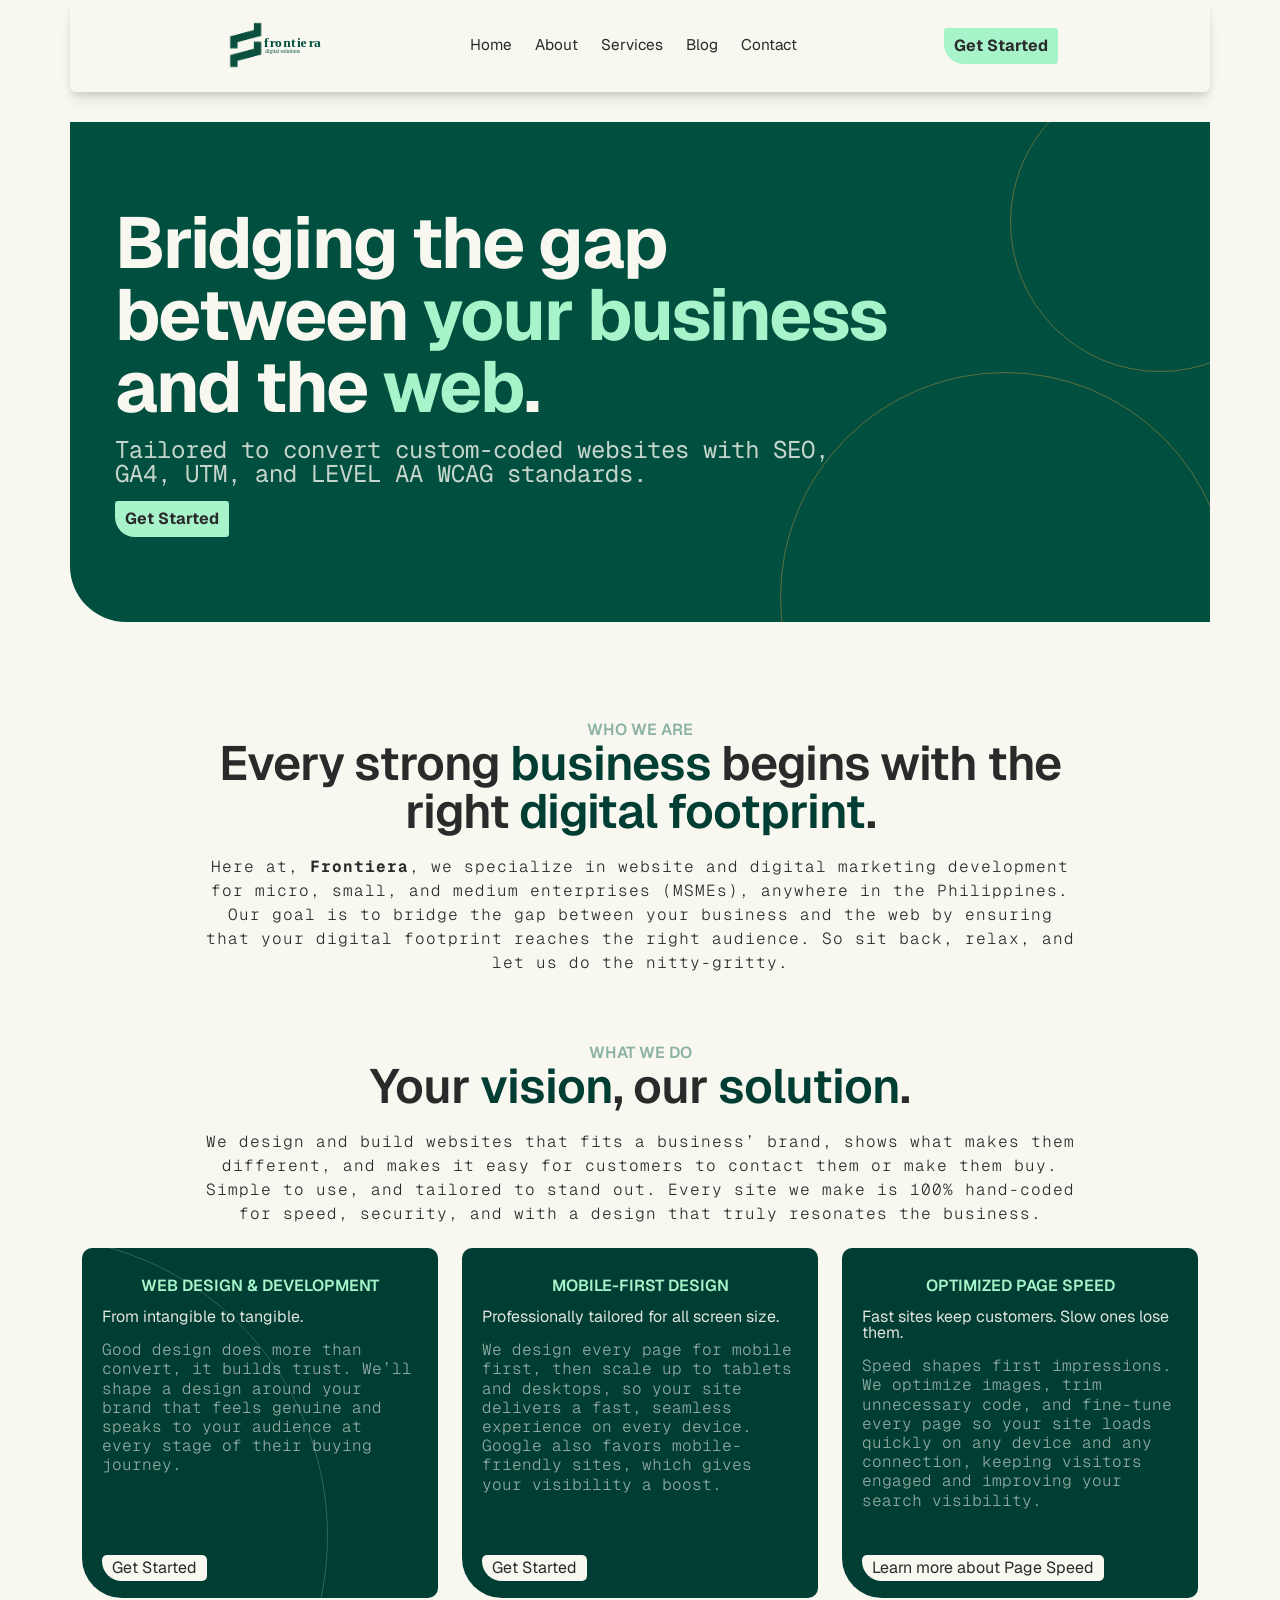
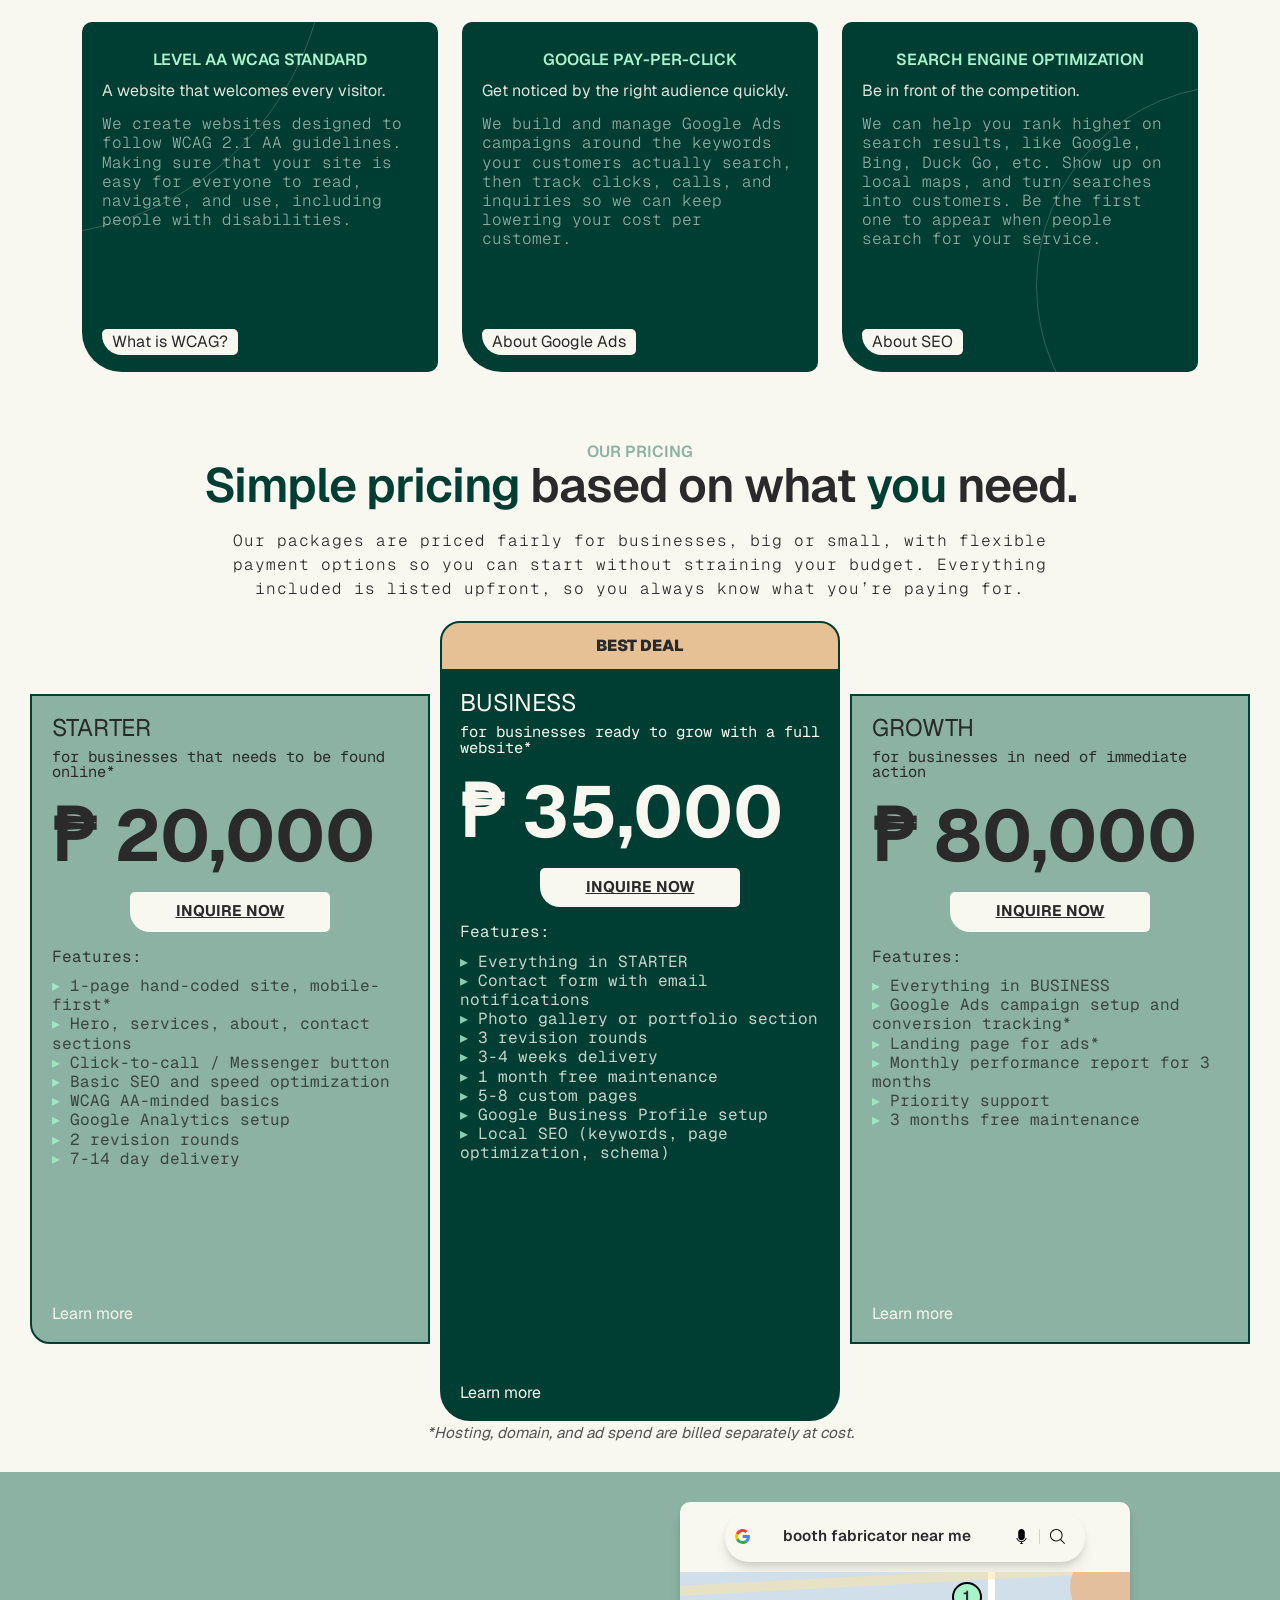
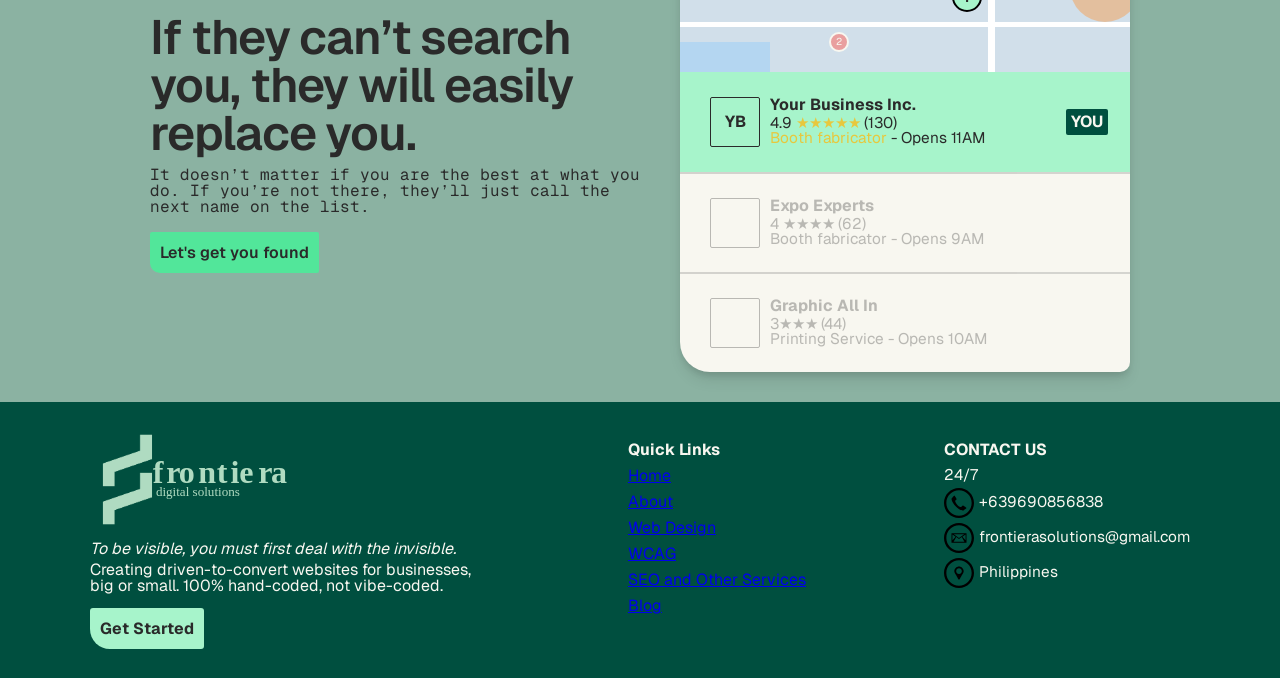
==== index.html @ f7d0b58f "first commit" ====
<!DOCTYPE html>
<html lang="en">
<head>
    <meta charset="UTF-8">
    <meta name="viewport" content="width=device-width, initial-scale=1.0">
    <meta name=”title” content="Web Design and Digital Marketer for Philippine MSMEs">
    <meta name="description" content="We specialize in website and digital marketing development for micro, small, and medium enterprises (MSMEs), anywhere in the Philippines. | Frontiera Digital Solutions">
    <meta name="robots" content="index, follow">
    <link rel="canonical" href="https://frontiera.dev">
    <title>Frontiera | Web and Digital Marketing Development for MSMEs</title>
    <link rel="preconnect" href="https://fonts.googleapis.com">
    <link rel="preconnect" href="https://fonts.gstatic.com" crossorigin>
    <link href="https://fonts.googleapis.com/css2?family=Geist:ital,wght@0,100..900;1,100..900&display=swap" rel="stylesheet">
<link href="https://fonts.googleapis.com/css2?family=Geist+Mono:ital,wght@0,100..900;1,100..900&family=Geist:ital,wght@0,100..900;1,100..900&display=swap" rel="stylesheet">
    <link rel="stylesheet" href="styles.css">
</head>
<body>
    <!-- <span class="circle-big"></span> -->
    <header class="fr-header">
        <div id="navbar" class="fr-container fr-limiter">
            <a class="fr-logo" href="/" aria-label="back to Frontera homepage"><img src="/assets/icons/frontiera-logo-1.svg" alt=""></a>
            <nav class="fr-nav" role="navigation">
                <button class="fr-nav__toggle" id="fr-nav__menu" aria-label="toggle navigation menu" aria-expanded="false">
                    <span class="fr-nav__toggle--bar bar1" id="bar1"></span>
                    <span class="fr-nav__toggle--bar bar2" id="bar2"></span>
                    <span class="fr-nav__toggle--bar bar3" id="bar3"></span>
                </button>
                <div class="fr-nav__ul-wrapper" id="fr-nav__ul-wrapper">
                    <ul id="fr-nav__expanded" class="fr-nav__ul" aria-expanded="false">
                        <li class="fr-li"><a class="fr-li-link" href="/">Home</a></li>
                        <li class="fr-li"><a class="fr-li-link" href="./404.html">About</a></li>
                        <li class="fr-li"><a class="fr-li-link" href="./404.html">Services</a></li>  
                        <li class="fr-li"><a class="fr-li-link" href="./404.html">Blog</a></li>
                        <li class="fr-li"><a class="fr-li-link" href="./contact.html">Contact</a></li>
                    </ul>
                </div>
            </nav>
            <a class="fr-ctaButton" href="./contact.html">Get Started</a>
        </div>
    </header>
    <main id="main" class="fr-limiter">
        <span class="circle1" aria-hidden="true"></span>
        <span class="circle2" aria-hidden="true"></span>
        <div class="fr-hero__container">
            <h1 class="fr-hero__text">
                Bridging the gap between <span>your business</span> and the <span>web</span>.
            </h1>
            <h2 class="fr-hero__subtext mono">
                Tailored to convert custom-coded websites with SEO, GA4, UTM, and LEVEL AA WCAG standards.
            </h2>
            <a class="fr-ctaButton" href="./contact.html">Get Started</a>
        </div>
    </main>
    <section id="fr-who" class="fr-limiter">
        <div class="fr-who__container">
            <h3 class="fr-label">Who we are</h3>
            <h2 class="fr-label__message fr-limiter2">Every strong <span class="fr-label__span">business</span> begins with the right <span class="fr-label__span">digital footprint</span>.</h2>
            <p class="fr-label__description mono fr-limiter2">Here at, <span class="fr-label__brand">Frontiera</span>, we specialize in website and digital marketing development for micro, small, and medium enterprises (MSMEs), anywhere in the Philippines. Our goal is to bridge the gap between your business and the web by ensuring that your digital footprint reaches the right audience. 
            So sit back, relax, and let us do the nitty-gritty.</p>
        </div>
    </section>
    <section id="fr-what" class="fr-limiter">
        <div class="fr-what__container">
            <p class="fr-label">What we do</p>
            <h2 class="fr-label__message fr-limiter2">Your <span class="fr-label__span">vision</span>, our <span class="fr-label__span">solution</span>.</h2>
            <p class="fr-label__description mono fr-limiter2">We design and build websites that fits a business’ brand, shows what makes them different, and makes it easy for customers to contact them or make them buy. Simple to use, and tailored to stand out. Every site we make is 100% hand-coded for speed, security, and with a design that truly resonates the business.
            </p>
            <div class="fr-cards fr-limiter">
                <div class="fr-cards__container">
                    <a class="fr-card" href="./404.html">
                        <h2 class="fr-card__header">WEB DESIGN & DEVELOPMENT</h2>
                        <h3 class="fr-card__message">From intangible to tangible.</h3>
                        <p class="fr-card__description mono">Good design does more than convert, it builds trust. We’ll shape a design around your brand that feels genuine and speaks to your audience at every stage of their buying journey.</p>
                        <span class="fr-card__cta">Get Started</span>
                        <div class="fr-card__circles1" aria-label="hidden"></div>
                        <div class="fr-card__circles2" aria-label="hidden"></div>
                        <div class="fr-card__circles3" aria-label="hidden"><img src="./assets/icons/monitor-internet-svgrepo-com.svg" alt="" srcset="" /></div>
                    </a>
                    <a class="fr-card" href="./404.html">
                        <h2 class="fr-card__header">MOBILE-FIRST DESIGN</h2>
                        <h3 class="fr-card__message">Professionally tailored for all screen size.</h3>
                        <p class="fr-card__description mono">We design every page for mobile first, then scale up to tablets and desktops, so your site delivers a fast, seamless experience on every device. Google also favors mobile-friendly sites, which gives your visibility a boost.</p>
                        <span class="fr-card__cta" href="/contact">Get Started</span>
                        <div class="fr-card__circles1" aria-label="hidden"></div>
                        <div class="fr-card__circles2" aria-label="hidden"></div>
                        <div class="fr-card__circles3" aria-label="hidden"><img src="./assets/icons/monitor-screen-svgrepo-com.svg" alt="" srcset="" /></div>
                    </a>
                    <a class="fr-card" href="./404.html">
                        <h2 class="fr-card__header">OPTIMIZED PAGE SPEED</h2>
                        <h3 class="fr-card__message">Fast sites keep customers. Slow ones lose them.</h3>
                        <p class="fr-card__description mono">Speed shapes first impressions. We optimize images, trim unnecessary code, and fine-tune every page so your site loads quickly on any device and any connection, keeping visitors engaged and improving your search visibility.</p>
                        <span class="fr-card__cta" href="/contact">Learn more about Page Speed</span>
                        <div class="fr-card__circles1" aria-label="hidden"></div>
                        <div class="fr-card__circles2" aria-label="hidden"></div>
                        <div class="fr-card__circles3" aria-label="hidden"><img src="./assets/icons/monitor-startup-svgrepo-com.svg" alt="" srcset="" /></div>
                    </a>
                    <a class="fr-card" href="./404.html">
                        <h2 class="fr-card__header">LEVEL AA WCAG STANDARD</h2>
                        <h3 class="fr-card__message">A website that welcomes every visitor.</h3>
                        <p class="fr-card__description mono">We create websites designed to follow WCAG 2.1 AA guidelines. Making sure that your site is easy for everyone to read, navigate, and use, including people with disabilities.</p>
                        <span class="fr-card__cta" href="/contact">What is WCAG?</span>
                        <div class="fr-card__circles1" aria-label="hidden"></div>
                        <div class="fr-card__circles2" aria-label="hidden"></div>
                        <div class="fr-card__circles3" aria-label="hidden"><img src="./assets/icons/monitor-group-svgrepo-com.svg" alt="" srcset="" /></div>
                    </a>
                    <a class="fr-card" href="./404.html">
                        <h2 class="fr-card__header">GOOGLE PAY-PER-CLICK</h2>
                        <h3 class="fr-card__message">Get noticed by the right audience quickly.</h3>
                        <p class="fr-card__description mono">We build and manage Google Ads campaigns around the keywords your customers actually search, then track clicks, calls, and inquiries so we can keep lowering your cost per customer.</p>
                        <span class="fr-card__cta">About Google Ads</span>
                        <div class="fr-card__circles1" aria-label="hidden"></div>
                        <div class="fr-card__circles2" aria-label="hidden"></div>
                        <div class="fr-card__circles3" aria-label="hidden"><img src="./assets/icons/monitor-megaphone-svgrepo-com.svg" alt="" srcset="" /></div>
                    </a>
                    <a class="fr-card" href="./404.html">
                        <h2 class="fr-card__header">SEARCH ENGINE OPTIMIZATION</h2>
                        <h3 class="fr-card__message">Be in front of the competition.</h3>
                        <p class="fr-card__description mono">We can help you rank higher on search results, like Google, Bing, Duck Go, etc. Show up on local maps, and turn searches into customers. Be the first one to appear when people search for your service.</p>
                        <span class="fr-card__cta" href="/contact">About SEO</span>
                        <div class="fr-card__circles1" aria-label="hidden"></div>
                        <div class="fr-card__circles2" aria-label="hidden"></div>
                        <div class="fr-card__circles3" aria-label="hidden"><img src="./assets/icons/monitor-svgrepo-com.svg" alt="" srcset="" /></div>
                    </a>
                    <span class="fr-cards__circle1" aria-hidden="true"></span>
                    <span class="fr-cards__circle2" aria-hidden="true"></span>
                </div>
            </div>
        </div>
    </section>
    <section class="fr-pricing">
        <div class="fr-pricing__container fr-limiter">
            <p class="fr-label">Our Pricing</p>
            <h2 class="fr-label__message"><span class="fr-label__span">Simple pricing</span> based on what <span class="fr-label__span">you</span> need.</h2>
            <h3 class="fr-label__description mono fr-limiter2">Our packages are priced fairly for businesses, big or small, with flexible payment options so you can start without straining your budget. Everything included is listed upfront, so you always know what you’re paying for.</h3>
        </div>
        <div class="fr-price">
            <div class="fr-price__container">
                <div class="fr-price__card">
                    <h2 class="fr-price__header">STARTER</h2>
                    <p class="fr-price__subtext mono">for businesses that needs to be found online*</p>
                    <div class="fr-price__cost">₱ 20,000</div>
                    <a class="fr-price__cta" href="./contact.html">Inquire now</a>
                    <div class="fr-price__features mono">
                        <p>Features:</p>
                        <ul>
                            <li>1-page hand-coded site, mobile-first*</li>
                            <li>Hero, services, about, contact sections</li>
                            <li>Click-to-call / Messenger button</li>
                            <li>Basic SEO and speed optimization</li>
                            <li>WCAG AA-minded basics</li>
                            <li>Google Analytics setup</li>
                            <li>2 revision rounds</li>
                            <li>7-14 day delivery</li>
                        </ul>
                    </div>
                    <a href="/" class="fr-price__learn">Learn more</a>
                </div>
                <div class="fr-price__card">
                    <div class="fr-price__best">BEST DEAL</div>
                    <h2 class="fr-price__header">BUSINESS</h2>
                    <p class="fr-price__subtext mono">for businesses ready to grow with a full website*</p>
                    <div class="fr-price__cost">₱ 35,000</div>
                    <a class="fr-price__cta" href="./contact.html">Inquire now</a>
                    <div class="fr-price__features mono">
                        <p>Features:</p>
                        <ul>
                            <li>Everything in <em>STARTER</em></li>
                            <li>Contact form with email notifications</li>
                            <li>Photo gallery or portfolio section</li>
                            <li>3 revision rounds</li>
                            <li>3-4 weeks delivery</li>
                            <li>1 month free maintenance</li>
                            <li>5-8 custom pages</li>
                            <li>Google Business Profile setup</li>
                            <li>Local SEO (keywords, page optimization, schema)</li>                           
                        </ul>
                    </div>
                    <a href="/" class="fr-price__learn">Learn more</a>
                </div>
                <div class="fr-price__card">
                    <h2 class="fr-price__header">GROWTH</h2>
                    <p class="fr-price__subtext mono">for businesses in need of immediate action</p>
                    <div class="fr-price__cost">₱ 80,000</div>
                    <a class="fr-price__cta" href="./contact.html">Inquire now</a>
                    <div class="fr-price__features mono">
                        <p>Features:</p>
                        <ul>
                            <li>Everything in <em>BUSINESS</em></li>
                            <li>Google Ads campaign setup and conversion tracking*</li>
                            <li>Landing page for ads*</li>
                            <li>Monthly performance report for 3 months</li>
                            <li>Priority support</li>
                            <li>3 months free maintenance</li>
                        </ul>
                    </div>
                    <a href="/" class="fr-price__learn">Learn more</a>
                </div>
            </div>
        </div>
        <p class="fr-price__note fr-limiter">*Hosting, domain, and ad spend are billed separately at cost.</p>
    </section>
    <section class="fr-search">
        <div class="fr-search__container fr-limiter">
            <div class="fr-search__text">
                <h2 class="fr-search__header">If they can’t search you, they will easily replace you.</h2>
                <p class="fr-search__description mono">It doesn’t matter if you are the best at what you do. If you’re not there, they’ll just call the next name on the list.</p>
                <a class="fr-search__cta fr-ctaButton" href="./contact.html" >Let's get you found</a>
            </div>
            <div class="fr-search__card">
                <div class="fr-search__bar">
                    <img src="/assets/icons/google-icon.svg" alt="Google logo">
                    <p><span id="tradeName">booth fabricator</span> near me</p>
                    <div class="fr-search__other">
                        <img src="/assets/icons/mic-icon.svg" alt="Google logo">
                        <span></span>
                        <img src="/assets/icons/search-icon.svg" alt="Google logo">
                    </div>
                </div>
                <div class="fr-search__map">
                    <div class="map__circle"></div>
                    <div class="map__square"></div>
                    <div class="map__line1"></div>
                    <div class="map__line2"></div>
                    <div class="map__line3"></div>
                    <div class="map__pos1">1</div>
                    <div class="map__pos2">2</div>
                </div>
                <div class="fr-search__business">
                    <div class="fr-search__name">
                        <div class="fr-search__logo">
                            <p>YB</p>
                        </div>
                        <div class="fr-search__info">
                            <h3>Your Business Inc.</h3>
                            <p>4.9 <span>★★★★★</span></p>
                            <p> (130)</p>
                            <p><span id="secondTradeName">Booth fabricator</span> - Opens 11AM</p>
                        </div>
                        <div class="fr-search__you">YOU</div>
                    </div>
                    <div class="fr-search__name">
                        <div class="fr-search__logo">
                            <p></p>
                        </div>
                        <div class="fr-search__info">
                            <h3>Expo Experts</h3>
                            <p>4 ★★★★</p>
                            <p>(62)</p>
                            <p>Booth fabricator - Opens 9AM</p>
                        </div>
                    </div>
                    <div class="fr-search__name">
                        <div class="fr-search__logo">
                            <p></p>
                        </div>
                        <div class="fr-search__info">
                            <h3>Graphic All In</h3>
                            <p>3★★★</p>
                            <p>(44)</p>
                            <p>Printing Service - Opens 10AM</p>
                        </div>
                    </div>
                </div>
            </div>
        </div>
    </section>
    <footer class="fr-footer">
        <div class="fr-footer__container fr-limiter">
            <div class="fr-footer__logo fr-logo">
                <a class="fr-logo" href="/" aria-label="back to Frontera homepage"><img src="/assets/icons/frontiera-logo.svg" alt=""></a>
                <h3>To be visible, you must first deal with the invisible.</h3>
                <p>Creating driven-to-convert websites for businesses, big or small. 100% hand-coded, not vibe-coded.</p>
                <a href="./contact.html" class="fr-ctaButton">Get Started</a>
            </div>
            <hr />
            <div class="fr-footer__links">
                <p>Quick Links</p>
                <ul>
                    <li><a href="/">Home</a></li>
                    <li><a href="./404.html">About</a></li>
                    <li><a href="./404.html">Web Design</a></li>
                    <li><a href="./404.html">WCAG</a></li>
                    <li><a href="./404.html">SEO and Other Services</a></li>
                    <li><a href="./404.html">Blog</a></li>
                </ul>
            </div>
            <hr />
            <div class="fr-footer__contact">
                <p>Contact Us</p>
                <ul>
                    <li class="fr-contact__li2"><span>24/7</span></li>
                    <li class="fr-contact__li2"><img class="fr-icons" src="./assets/icons/telephone-svgrepo-com.svg" alt="" srcset=""><span>+639690856838</span></li>
                    <li class="fr-contact__li2"><img class="fr-icons" src="./assets/icons/mail-svgrepo-com.svg" alt="" srcset=""><a href="mailto:frontierasolutions@gmail.com">frontierasolutions@gmail.com</a></li>
                    <li class="fr-contact__li2"><img class="fr-icons" src="./assets/icons/pin-svgrepo-com.svg" alt="" srcset=""><span>Philippines</span></li>
                </ul>
            </div>
        </div>
    </footer>
</body>
<script src="script.js"></script>
</html>
---- styles.css ----
html,
body,
div,
span,
applet,
object,
iframe,
h1,
h2,
h3,
h4,
h5,
h6,
p,
blockquote,
pre,
a,
abbr,
acronym,
address,
big,
cite,
code,
del,
dfn,
em,
img,
ins,
kbd,
q,
s,
samp,
small,
strike,
strong,
sub,
sup,
tt,
var,
b,
u,
i,
center,
dl,
dt,
dd,
ol,
ul,
li,
fieldset,
form,
label,
legend,
table,
caption,
tbody,
tfoot,
thead,
tr,
th,
td,
article,
aside,
canvas,
details,
embed,
figure,
figcaption,
footer,
header,
hgroup,
menu,
nav,
output,
ruby,
section,
summary,
time,
mark,
audio,
video {
	margin: 0;
	padding: 0;
	border: 0;
	font-size: 100%;
	font: inherit;
	vertical-align: baseline;
}

/* HTML5 display-role reset for older browsers */
article,
aside,
details,
figcaption,
figure,
footer,
header,
hgroup,
menu,
nav,
section {
	display: block;
}

body {
	line-height: 1;
}

ol,
ul {
	list-style: none;
}

blockquote,
q {
	quotes: none;
}

blockquote:before,
blockquote:after,
q:before,
q:after {
	content: '';
	content: none;
}

table {
	border-collapse: collapse;
	border-spacing: 0;
}

* {
	box-sizing: border-box;
	padding: 0;
	margin: 0;
}

:root {
	/* --text-font: clamp(1.6rem,1.25vw,2rem); */
	/* --header-font: clamp(2rem,2.2vw,3.4rem); */
	/* --text-font: clamp(15px, 2vw + 1rem, 16px);
	--hero-font: clamp(32px, 7.4vw, 72px);

	--header-font: clamp(24px, 4vw, 48px);
	--label-font: clamp(16px, 5vw, 24px);
	--subtext-font: clamp(12px, 1.2vw, 16px);
	--price-font: clamp(32px, 8vw, 72px); */
	--text-font: clamp(1.5rem, 2vw + 1rem, 1.6rem);
	--hero-font: clamp(3.2rem, 7.4vw, 7.2rem);

	--header-font: clamp(2.4rem, 4vw, 4.8rem);
	--label-font: clamp(1.6rem, 5vw, 2.4rem);
	--subtext-font: clamp(1.2rem, 1.2vw, 1.6rem);
	--price-font: clamp(3.2rem, 8vw, 7.2rem);
	font-size: 62.5%;

	--font-geist: 'Geist', sans-serif;
	--font-geist-mono: 'Geist Mono', serif;

	--color-primary: #004F3F;
	--color-secondary: #003D32;
	--color-cta: #52E69A;
	--color-accent: #A7F4CB;
	--color-accent2: #B8923A;
	--background-secondary: #8BB2A2;
	--background-primary: #F8F7F0;
	--text-color-main: #2A2A2A;
	--text-color-secondary: #F8F7F0;
}

body {
	background-color: var(--background-primary);
	color: var(--text-color-main);
	font-family: var(--font-geist);
}

.circle-big {
	position: absolute;
	top: 50%;
	left: 0%;
	transform: translate(-50%, 0%);
	width: 1600px;
	height: 1600px;
	border-radius: 50%;
	background-color: red;
	z-index: -1;
}

.fr-limiter {
	max-width: 1140px;
	margin: 0 auto;
}

.fr-limiter2 {
	max-width: 900px;
	margin: 0 auto;
}

.fr-limiter3 {
	max-width: 500px;
	margin: 0 auto;
	background-color: red;
}

.fr-header {
	display: flex;
	align-items: center;
	/* background-color: red; */
	position: sticky;
	top: 0;
	z-index: 2;
}

#navbar.full-width {
	width: 100%;
	left: 0;
	transform: none;
	border-radius: 0;
	transition:
		width 0.4s cubic-bezier(0.25, 1, 0.5, 1),
		max-width 0.4s cubic-bezier(0.25, 1, 0.5, 1),
		top 0.4s cubic-bezier(0.25, 1, 0.5, 1),
		border-radius 0.4s cubic-bezier(0.25, 1, 0.5, 1),
		background-color 0.3s ease,
		box-shadow 0.3s ease;
}

#navbar {
	transition:
		width 0.4s cubic-bezier(0.25, 1, 0.5, 1),
		max-width 0.4s cubic-bezier(0.25, 1, 0.5, 1),
		top 0.4s cubic-bezier(0.25, 1, 0.5, 1),
		border-radius 0.4s cubic-bezier(0.25, 1, 0.5, 1),
		background-color 0.3s ease,
		box-shadow 0.3s ease;
}

.fr-container {
	display: flex;
	justify-content: space-evenly;
	align-items: center;
	width: 100%;
	background-color: var(--background-primary);
	padding: clamp(0.75rem, 2vw, 1.5rem);
	border-radius: 6px;
	margin: 0 auto;
	/* position: relative; */
	/* height: 150px; */
	box-shadow: 0 4px 6px -1px rgb(0 0 0 / 0.1), 0 10px 15px -3px rgb(0 0 0 / 0.1);
}

.fr-ctaButton {
	background-color: var(--color-accent);
	padding: 1rem;
	border-radius: 3px 3px 3px 20px;
	font-size: var(--text-font);
	text-decoration: none;
	color: var(--text-color-main);
	font-weight: 700;
	text-align: center;
	transition: background-color .5s, color .3s;
}
.fr-ctaButton:hover {
	background: var(--color-accent2);
	color: var(--background-primary);
}

.mono {
	font-family: var(--font-geist-mono);
}

.fr-logo {
	display: block;

	img {
		width: 50px;
	}
}

@media only screen and (max-width: 900px) {
	.fr-nav {
		order: 3;

		.fr-nav__toggle {
			position: relative;
			height: 30px;
			width: 30px;
			z-index: 1000;
			cursor: pointer;
			transition: all 0.2s ease-in-out;
			background: none;
			border: none;

			.fr-nav__toggle--bar {
				position: absolute;
				top: 50%;
				left: 25%;
				width: 15px;
				background-color: var(--color-secondary);
				height: 2px;
				/* margin: 2px auto; */
				/* display: block; */
				transition: all 400ms cubic-bezier(.84, .06, .52, 1.8);
			}

			.bar1 {
				transform: translateY(-4px);
				animation-delay: 100ms;
			}

			.bar3 {
				transform: translateY(4px);
				animation-delay: 250ms;
			}

			.a {
				transform: rotate(40deg);
			}

			.b {
				transform: rotate(-40deg);
			}

			.c {
				opacity: 0;
			}
		}

		.fr-nav__ul-wrapper {
			display: none;
			height: 0;
			opacity: 0;
			top: 100%;
			width: 100%;
			padding: 1rem;
			max-width: 400px;

			.fr-nav__ul {
				height: 100%;
				text-align: center;
				padding: 1rem;
				background-color: var(--background-primary);
				box-shadow: 0 4px 6px -1px rgb(0 0 0 / 0.1), 0 10px 15px -3px rgb(0 0 0 / 0.1);

				li {
					display: block;
					margin: 10px 0;

					a {
						text-decoration: none;
						font-weight: 700;
						color: var(--text-color-main);
					}
				}
			}
		}

		.fr-nav__ul-wrapper.active {
			/* background-color: red; */
			position: absolute;
			height: auto;
			top: calc(17% + 1rem);
			left: 50%;
			transform: translateX(-50%);
			top: 100%;
			/* max-width: 500px; */
			opacity: 1;
			display: block;
			z-index: 1;
		}
	}
}

@media only screen and (min-width: 900px) {
	.fr-nav__toggle {
		display: none;
	}

	.fr-nav__ul-wrapper {
		ul {
			li {
				display: inline-block;
				margin: 0 10px;

				a {
					text-decoration: none;
					font-size: var(--subtext-font);
					color: var(--text-color-main);
				}
			}
		}
	}

	.fr-logo {
		img {
			width: 100px;
		}
	}
}

.fr-li-link {
	transition: color .7s;
}

.fr-li-link:hover {
	color: var(--color-accent2);
	scale: 1.2;
}

/* HERO SECTION  */

#main {
	margin-top: 30px;
	background-color: var(--background-primary);
	/* height: 60vh; */
	position: relative;
	display: flex;
	justify-content: center;
	margin-bottom: 100px;
	overflow: hidden;

	.fr-hero__container {
		color: var(--text-color-secondary);
		height: 400px;
		/* margin: 1.5rem; */
		background-color: var(--color-primary);
		padding: 4rem 4.5rem;
		display: flex;
		align-items: flex-start;
		flex-direction: column;
		justify-content: center;
		border-bottom-left-radius: 56px;

		.fr-hero__text {
			letter-spacing: -2px;
			/* font-size: var(--hero-font); */
			font-size: var(--hero-font);
			font-weight: 700;
			margin-bottom: 15px;
			padding-right: 1rem;

			span {
				color: var(--color-accent);
			}
		}

		.fr-hero__subtext {
			margin-bottom: 15px;
			display: block;
			font-size: var(--label-font);
			opacity: .8;
			padding-right: 1.5rem;
		}

		.fr-hero__cta {
			display: block;
			width: 164px;
			padding: 1rem 2rem;
			/* background-color: var(--color-accent);
			color: var(--text-color-main); */
		}
	}

	.circle1 {
		position: absolute;
		/* background-color: red; */
		/* border: 1px solid var(--background-primary); */
		border: 1px solid var(--color-accent2);
		border-radius: 50%;
		height: 160px;
		width: 160px;
		right: 0;
		top: -50px;
		opacity: .5;
	}

	.circle2 {
		position: absolute;
		/* background-color: red; */
		/* border: 1px solid var(--background-primary); */
		border: 1px solid var(--color-accent2);
		border-radius: 50%;
		height: 300px;
		width: 300px;
		right: -20px;
		bottom: -200px;
		opacity: .5;
	}

	@media only screen and (min-width: 900px) {
		.circle1 {
			height: 300px;
			width: 300px;
			right: -100px;
		}

		.circle2 {
			height: 450px;
			width: 450px;
		}
	}
}

@media only screen and (min-width: 900px) {
	#main {
		.fr-hero__container {
			height: 500px;

			.fr-hero__text {
				padding-right: 22rem;
			}

			.fr-hero__subtext {
				padding-right: 15rem;
			}
		}
	}
}

@media only screen and (min-width: 1200px) {
	#main {
		.fr-hero__container {
			.fr-hero__subtext {
				padding-right: 30rem;
			}
		}
	}
}

.fr-who {
	position: relative;
}

.fr-who__circle {
	position: absolute;
	height: 1200px;
	width: 1200px;
	background: #000;
	border-radius: 50%;
	left: -50%;
	top: 10%;
	z-index: -1;
}

.fr-label {
	font-size: var(--text-font);
	color: var(--background-secondary);
	text-transform: uppercase;
	font-weight: 600;
	margin-bottom: 1px;
}

.fr-label__message {
	font-size: var(--header-font);
	font-weight: 600;
	letter-spacing: -1px;
	margin-bottom: 10px;
	padding: 0 1rem;
}

.fr-label__description {
	font-size: var(--text-font);
	font-weight: 300;
	letter-spacing: 1px;
	padding: 1rem 1.5rem;
	text-align: center;
	line-height: 1.5;
}

.fr-label__brand {
	font-weight: 700;
}

.fr-label__span {
	color: var(--color-secondary);
}

.fr-who__container,
.fr-what__container {
	text-align: center;
	margin-bottom: 60px;
}

.fr-pricing__container {
	text-align: center;
}

.fr-cards__container {
	display: flex;
	flex-wrap: wrap;
	justify-content: space-evenly;
	position: relative;
	flex-direction: row;
	/* gap: 10px; */
	/* margin: 1.5rem; */
	position: relative;
	overflow: hidden;

	.fr-cards__circle1 {
		position: absolute;
		width: 600px;
		height: 600px;
		border-radius: 50%;
		border: 1px solid var(--background-primary);
		top: 0;
		left: -30%;
		opacity: .2;
		z-index: 1;
		background-color: transparent;
		pointer-events: none;
	}

	.fr-cards__circle2 {
		position: absolute;
		width: 400px;
		height: 400px;
		border-radius: 50%;
		border: 1px solid var(--background-primary);
		top: 60%;
		right: -20%;
		opacity: .2;
		box-sizing: content-box;
		z-index: 1;
		pointer-events: none;
	}
}

.fr-card {
	width: 300px;
	background-color: var(--color-secondary);
	/* min-height: 400px; */
	min-width: 300px;
	max-width: 500px;
	/* height: 100%; */
	border-radius: 10px 10px 10px 40px;
	padding: 30px 20px;
	text-align: left;
	position: relative;
	flex-grow: 1;
	margin: 1.2rem;
	cursor: pointer;
	text-decoration: none;
	transition: color .5s, background .3s;
	overflow: hidden;
	z-index: 1;
	.fr-card__header {
		text-align: center;
		font-size: var(--text-font);
		color: var(--color-accent);
		font-weight: 600;
		margin-bottom: 15px;
	}
	a {
		display:inline-block;
	}
	.fr-card__message,
	.fr-card__description {
		font-size: var(--text-font);
		color: var(--text-color-secondary);
	}

	.fr-card__message {
		font-weight: 400;
		margin-bottom: 15px;
		opacity: .9;
	}

	.fr-card__description {
		font-weight: 300;
		opacity: .6;
		margin-bottom: 35px;
		line-height: 1.2;
	}

	.fr-card__cta {
		position: absolute;
		bottom: 5%;
		left: 20px;
		text-align: center;
		border-radius: 5px 5px 5px 20px;
		padding: .5rem 1rem;
		text-decoration: none;
		background-color: var(--background-primary);
		color: var(--text-color-main);
		font-size: var(--text-font);
		z-index: 1;
	}
	.fr-card__circles1 {
		position: absolute;
		width: 30px;
		height: 30px;
		border: 1px solid var(--color-primary);
		border-radius: 50%;
		bottom: -100px;
		right: -100px;
		transition: bottom .5s ease-in, right .5s ease-in;
		opacity: .5;
	}
	.fr-card__circles2 {
		position: absolute;
		width: 40px;
		height: 40px;
		border: 1px solid var(--color-primary);
		border-radius: 50%;
		bottom: -100px;
		right: -100px;
		transition: bottom .4s ease-in, right .4s ease-in;
		opacity: .5;
	}
	.fr-card__circles3 {
		position: absolute;
		width: 50px;
		height: 50px;
		background-color: var(--color-primary);
		border-radius: 50%;
		bottom: -100px;
		right: -100px;
		transition: bottom .3s ease-in, right .3s ease-in;
		display: grid;
		align-items: center;
		place-items: center;
		img {
			height: 30px;
			width: 30px;
		}
	}
}

@media screen and (min-width: 900px) {
	.fr-card {
		height: 350px;
	}
}

@media screen and (min-width: 1000px) {
	.fr-card:hover {
		background-color: var(--color-accent);
		box-shadow: 0 4px 6px -1px rgb(0 0 0 / 0.1), 0 10px 15px -3px rgb(0 0 0 / 0.1);
		.fr-cards__circle1 {
			z-index: 0;
		}
		.fr-card__header {
			color: var(--color-accent2);
		}
		.fr-card__description, .fr-card__message {
			color: var(--text-color-main);
		}
		.fr-card__cta {
			color: white;
			background-color: var(--color-accent2);
		}
		.fr-card__circles1 {
			bottom: 10px;
			right: 30px;
		}
		.fr-card__circles2 {
			bottom: 30px;
			right: 20px;
		}
		.fr-card__circles3 {
			bottom: 40px;
			right: 40px;
		}
	}
}
/* .fr-price {
	max-width: 1800px;
} */
.fr-price__container {
	width: 100%;
	display: flex;
	flex-wrap: wrap;
	flex-direction: row;
	justify-content: center;
	align-items: center;

	.fr-price__card:nth-of-type(1),
	.fr-price__card:nth-of-type(3) {
		/* background-color: var(--background-secondary); */
		background-color: var(--background-secondary);

		height: 650px;
		border: 2px solid var(--color-secondary);
	}

	.fr-price__card:nth-of-type(1) {
		border-radius: 0 0 0 20px;
	}

	.fr-price__card:nth-of-type(2) {
		height: 750px;
		/* border-radius: 20px 20px 0 0; */
		margin-top: 60px;
		color: var(--text-color-secondary);
	}

	.fr-price__card:nth-of-type(3) {
		border-radius: 0 0 0 0;
		/* flex-grow: 1; */
	}

	@media only screen and (max-width: 900px) {

		.fr-price__card:nth-of-type(1),
		.fr-price__card:nth-of-type(3) {
			height: 500px;
		}

		.fr-price__card:nth-of-type(2) {
			height: 550px;
		}
	}
}

.fr-price__card {
	background-color: var(--color-secondary);
	margin: .5rem;
	border-radius: 0 0 30px 30px;
	/* text-align: center; */
	padding: 20px 20px;
	color: var(--background-primary);
	width: 100%;
	max-width: 400px;
	position: relative;
	color: var(--text-color-main);

	.fr-price__header {
		font-size: var(--label-font);
		margin-bottom: 10px;
	}

	.fr-price__subtext {
		font-size: var(--subtext-font);
		margin-bottom: 20px;
	}

	.fr-price__cost {
		font-size: var(--price-font);
		font-weight: 700;
		margin-bottom: 20px;
	}

	.fr-price__cta {
		margin: 1.5rem auto;
		padding: 1.2rem 2rem;
		font-size: var(--subtext-font);
		background-color: var(--background-primary);
		width: 200px;
		color: var(--text-color-main);
		text-align: center;
		font-weight: 700;
		text-transform: uppercase;
		border-radius: 5px 5px 5px 20px;
		cursor: pointer;
		/* margin: 0 0 60px 0; */
		transition: background-color .2s, color .5s;
		display: block;
	}
	.fr-price__cta:hover {
		background-color: var(--color-accent2);
		color: var(--background-primary);
	}
	.fr-price__features {
		font-size: var(--text-font);
		line-height: 1.2;
		letter-spacing: 1.2;
		margin-bottom: 20px;

		p {
			margin-bottom: 10px;
			opacity: .9;
		}

		li {
			opacity: .8;
		}

		li::before {
			content: "▸ ";
			color: var(--color-accent);
			/* font-weight: bold; */
			flex-shrink: 0;
			margin-top: 0.05rem;
		}
	}

	.fr-price__learn {
		position: absolute;
		bottom: 20px;
		text-decoration: none;
		font-size: var(--text-font);
		color: var(--background-primary);
		cursor: pointer;
		transition: color .7s;
	}
	.fr-price__learn:hover {
		color: var(--color-accent2);
	}
	.fr-price__best {
		position: absolute;
		top: -50px;
		left: 0;
		height: 50px;
		display: grid;
		justify-items: center;
		align-items: center;
		border: 2px solid var(--color-secondary);
		font-size: var(--text-font);
		font-weight: 900;
		border-radius: 20px 20px 0 0;
		width: 100%;
		background-color: rgba(219, 159, 91, .6);
		color: var(--text-color-main);
	}
}

.fr-price__note {
	font-size: var(--subtext-font);
	opacity: .8;
	font-style: italic;
	text-align: center;
}

.fr-search {
	width: 100%;
	background-color: var(--background-secondary);
}

.fr-search__container {
	display: flex;
	flex-direction: row;
	flex-wrap: wrap;
	justify-content: center;
	align-items: center;
	padding: 3rem 5rem;
	gap: 30px;
	margin-top: 30px;
	;
}

.fr-search__text {
	max-width: 500px;
	text-align: left;

	h2 {
		font-size: var(--header-font);
		font-weight: 600;
		margin-bottom: 10px;
		letter-spacing: -1.2px;
	}

	p {
		font-size: var(--text-font);
		margin-bottom: 30px;
	}

	a {
		background-color: var(--color-cta);
		text-decoration: none;
		color: var(--text-color-main);
		padding: 10px;
		border-radius: 2px 2px 2px 10px;
		font-size: var(--text-font);
		font-weight: 600;
	}
}

.fr-search__card {
	/* height: 500px; */
	max-width: 450px;
	width: 100%;
	background-color: var(--background-primary);
	position: relative;
	border-radius: 10px 10px 10px 30px;
	display: flex;
	flex-direction: column;
	align-items: center;
	box-shadow: 0 4px 6px -1px rgb(0 0 0 / 0.1), 0 10px 15px -3px rgb(0 0 0 / 0.1);
}

.fr-search__bar {
	border-radius: 24px;
	box-shadow: 0 4px 6px -1px rgb(0 0 0 / 0.1), 0 10px 15px -3px rgb(0 0 0 / 0.1);
	background-color: var(--background-primary);
	height: 50px;
	width: 80%;
	position: relative;
	display: flex;
	align-items: center;
	justify-content: space-between;
	margin: 1rem;
	img {
		width: 15px;
		height: 15px;
		display: inline;
		float: left;
		position: relative;
		margin: 0 10px;
	}
	.fr-search__other {
		position: relative;
		display: flex;
		justify-content: space-evenly;
		align-items: center;
		margin: 0 10px;
		img {
			display: inline-block;
			height: 15px;
			width: 15px;
		}
		span {
			height: 15px;
			width: 1px;
			background-color: gray;
			/* margin: 0 10px; */
			opacity: .3;
		}
	}
	p {
		position: relative;
		font-weight: 600;
		/* margin-right: 88px; */
		font-size: var(--subtext-font);
		text-align: left;
		justify-self: start;
	}
}

.fr-search__map {
	height: 100px;
	background-color: #D1DFEA;
	width: 100%;
	overflow: hidden;
	display: block;
	position: relative;

	.map__circle {
		position: absolute;
		right: -10px;
		top: -20px;
		height: 70px;
		width: 70px;
		border-radius: 50%;
		background-color: #F6A055;
		opacity: .5;
		z-index: 1;
	}

	.map__square {
		position: absolute;
		bottom: 0;
		left: 0;
		width: 90px;
		height: 30px;
		background-color: #A9D3F5;
		opacity: .7;
	}

	.map__line1 {
		height: 5px;
		width: 100%;
		background-color: white;
		position: absolute;
		top: 50%;
	}

	.map__line2 {
		position: absolute;
		height: 100%;
		right: 30%;
		width: 7px;
		background-color: white;
	}

	.map__line3 {
		position: absolute;
		width: 100%;
		background-color: #FDE4A3;
		transform: rotate(-3deg);
		height: 10px;
		top: 2%;
		opacity: .5;
		z-index: 0;
	}

	.map__pos1 {
		position: absolute;
		top: 10%;
		right: 33%;
		height: 30px;
		width: 30px;
		border-radius: 50%;
		background-color: var(--color-accent);
		text-align: center;
		display: grid;
		align-items: center;
		font-size: var(--text-font);
		font-weight: 600;
		color: var(--background);
		border: 2px solid black;
		animation: mapAnimation .5s alternate-reverse infinite;
	}

	.map__pos2 {
		position: absolute;
		bottom: 20%;
		left: 33%;
		height: 20px;
		width: 20px;
		border-radius: 50%;
		background-color: rgb(233, 159, 159);
		text-align: center;
		display: grid;
		align-items: center;
		font-weight: 400;
		color: var(--background-primary);
		border: 2px solid var(--background-primary);
	}
}

@keyframes mapAnimation {
	0% {
		top: 5%;
	}
	50% {
		top: 9%;
	}
	100% {
		top: 10%
	}
}

.fr-search__business {
	width: 100%;
	overflow: hidden;
	display: flex;
	/* align-content: center; */
	flex-direction: column;

	.fr-search__name:nth-of-type(1) {
		background-color: var(--color-accent);
		opacity: 1;
	}

	.fr-search__name:nth-of-type(2),
	.fr-search__name:nth-of-type(3) {
		opacity: .3;
		border-top: 2px solid gray;
	}
}



.fr-search__name {
	height: 100px;
	/* background-color: red; */
	width: 100%;
	display: flex;
	align-items: center;
	/* margin-left: 30px; */
	padding-left: 20px;
	position: relative;

	.fr-search__logo {
		width: 50px;
		height: 50px;
		text-align: center;
		border: 1px solid var(--text-color-main);
		display: grid;
		align-items: center;
		margin: 20px 10px;
		border-radius: 2px;
		font-size: var(--text-font);
		font-weight: 700;

		.fr-search__logo:nth-of-type(2) {
			background-color: red;
		}
	}

	.fr-search__info {
		text-align: left;
		margin-right: 70px;

		h3 {
			font-weight: 700;
			margin-bottom: 3px;
			font-size: var(--text-font);
		}

		p {
			font-size: var(--subtext-font);
			display: inline-block;

			span {
				color: rgb(231, 200, 61);
			}
		}

		p:last-child {
			display: block;
		}
	}

	.fr-search__you {
		padding: .5rem;
		background-color: var(--color-primary);
		font-weight: 700;
		color: var(--text-color-secondary);
		font-size: 16px;
		display: grid;
		align-items: center;
		position: absolute;
		right: 5%;
		border-radius: 2px;
	}
}

.fr-footer {
	width: 100%;
	background-color: var(--color-primary);
	color: var(--background-primary);
	height: 100%;
}

.fr-footer__container {
	text-align: left;
	padding: 20px;
	font-size: var(--label-font);
	hr {
		width: 100%;
		height: 5px;
		background: var(--color-accent);
		opacity: .2;
	}
}

.fr-footer__logo {
	max-width: 400px;
	margin-bottom: 20px;
	a {
		text-decoration: none;
		color: var(--text-color-main);
	}

	h3 {
		font-style: italic;
		font-size: var(--text-font);
	}

	p {
		font-size: var(--text-font);
		margin: 5px 0 20px 0;
	}
	img {
		width: 100px;
	}
	.fr-footer__cta {
		width: 30px;
		height: 30px;
		background-color: var(--color-accent);
		font-size: var(--subtext-font);
		padding: .5rem .6rem;
		border-radius: 3px 3px 3px 10px;
	}
}

.fr-footer__links {
	text-align: left;
	font-size: var(--text-font);
	p {
		margin: 20px 0 10px 0;
		font-size: --text-font;
		font-weight: bold;
	}
	li {
		margin: 10px 0;
		cursor: pointer;
		transition: color .7s;	
		a:visited {
		text-decoration: none;
		color: inherit;
		}
	}
	li:hover {
		color: var(--color-accent2);
	}

}
.fr-footer__contact {
	margin-bottom: 20px;
	font-size: var(--text-font);

	p {
		font-size: var(--text-font);
		text-transform: uppercase;
		font-weight: bold;
		margin: 20px 0 10px 0;
	}
	li {
		margin: 5px auto;
	}
	a {
		text-decoration: none;
		color: var(--text-color-secondary);
	}
	a:hover {
		color: var(--color-accent2);
	}
}

@media only screen and (min-width: 900px) {
	.fr-footer__container {
		display: flex;
		/* align-items: center; */
		justify-content: space-between;
		hr {
			display: none;
		}
		.fr-footer__logo {
			img {
				width: 200px;
			}
		}
	}
}

.fr-contact {
	width: 100%;
	h1 {
		font-size: var(--price-font);
		font-weight: bold;
		text-align: center;
		margin: 5rem 0;
	}
}

.fr-contact__container {
	/* background-color: var(--color-secondary); */
	display: flex;
	flex-direction: row;
	flex-wrap: wrap;
	justify-content: center;
	align-items: center;
	margin-bottom: 10rem;
}
.fr-contact__left, .fr-contact__right {
	display: flex;
	/* justify-content: center; */
	flex-direction: column;
}

.fr-contact__left {
	padding: 5rem;
	/* background-color: var(--color-accent); */
	border-radius: 10px 10px 10px 30px;
	margin-right: 0 10rem;
	max-width: 700px;
	p {
		font-size: var(--text-font);
		margin-bottom: 2rem;
	}
	h2 {
		text-transform: uppercase;
		font-size: var(--header-font);
		font-weight: bold;
		margin-bottom: 1.2rem;
	}
	ul {
		margin: 1.2rem 0;
		li {
			margin: 1rem;
			a {
				text-decoration: none;
			}
		}
	}
}

.fr-contact__right {
	background-color: var(--color-primary);
	border-radius: 10px 10px 10px 10px;
	padding: 5rem;
	box-shadow: 0 4px 6px -1px rgb(0 0 0 / 0.1), 0 10px 15px -3px rgb(0 0 0 / 0.1);
	h2 {
		font-size: var(--header-font);
		text-transform: uppercase;
		font-weight: bold;
		margin-bottom: .5rem;
		color: var(--background-primary);
	}
}

.fr-contact__li {
	display: flex;
	/* justify-content: center; */
	align-items: center;
	a {
		text-decoration: none;
		color: var(--text-color-main);
		font-size: var(--label-font);
	}
}
.fr-contact__li2 {
	display: flex;
	/* justify-content: center; */
	align-items: center;
	text-decoration: none;
	color: var(--text-color-secondary);
	font-size: var(--subtext-font);
}
.fr-icons {
	width: 30px;
	margin-right: 5px;
}

.fr-footer__right {
	h2 {
		font-size: var(--text-font);
	}
}

form { 
	background: var(--color-accent); 
	padding: 1.5rem; 
	border-radius: 8px;
	label, legend { 
		display: block; 
		font-weight: 600; 
		margin-bottom: .25rem; 
		padding: 0;
		font-size: var(--text-font);
		margin-top: .7rem;
	}
	input[type="text"], input[type="email"], input[type="tel"], select, textarea {
		width: 100%;
		min-height: 2.75rem;
		padding: .6rem .75rem;
		/* font: inherit; */
		color: var(--text);
		background: var(--bg);
		border: 2px solid var(--color-secondary);
		border-radius: 6px;
		margin: .5rem 0;
	}
	textarea { 
		min-height: 9rem; 
		resize: vertical; 
	}
	input:focus-visible, select:focus-visible, textarea:focus-visible,
  	button:focus-visible, a:focus-visible {
		outline: 3px solid var(--focus);
		outline-offset: 2px;
	}
	fieldset { 
		border: 0; 
		margin: 0 0 1.5rem; 
		padding: 0; 
		min-width: 0; 
	}
	.choice { 
		display: flex; 
		align-items: center; 
		gap: .6rem; 
		min-height: 2.75rem; 
	}
	.choice input { 
		width: 1.5rem; 
		height: 1.5rem; 
		accent-color: var(--accent); 
		margin: 0; 
		flex: none; 
	}
	.choice label { 
		font-weight: 400; 
		margin: 0; 
	}
	button[type="submit"] {
    min-height: 2.75rem;
    padding: .7rem 1.75rem;
    font: inherit; font-weight: 700;
    background: var(--color-accent2); 
	color: var(--accent-text);
    border: 1px solid var(--text-color-main);
	font-size: var(--subtext-font);
    border-radius: 6px;
    cursor: pointer;
	margin-top: .7rem;
  	}
	button[type="submit"]:hover { 
		filter: brightness(1.1); 
	}
}
  
  
.error404 {
	max-width: 1000px;
	margin: 0 auto;
	height: 100vh;
	display: grid;
	place-items: center;
	text-align: center;
	img {
		height: 800px;
	}
	p {
		font-size: var(--label-font);
	}
}
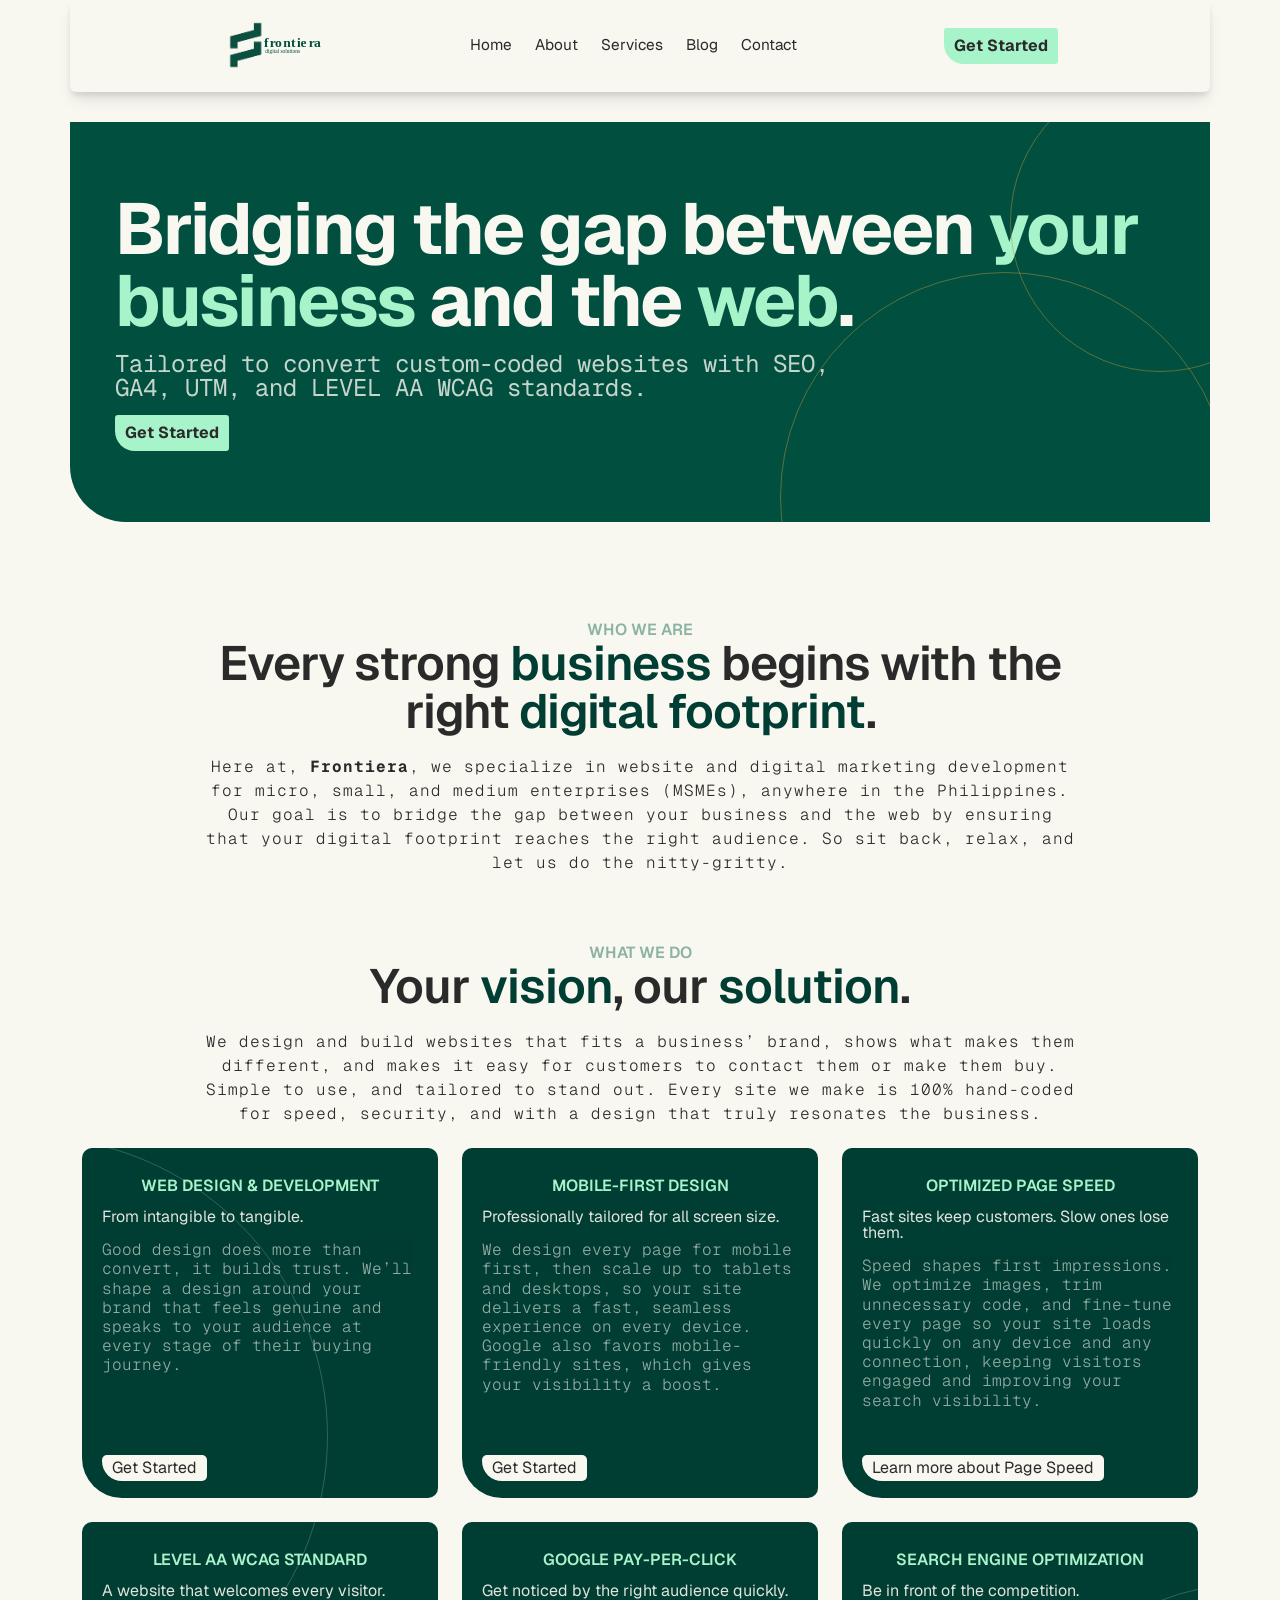
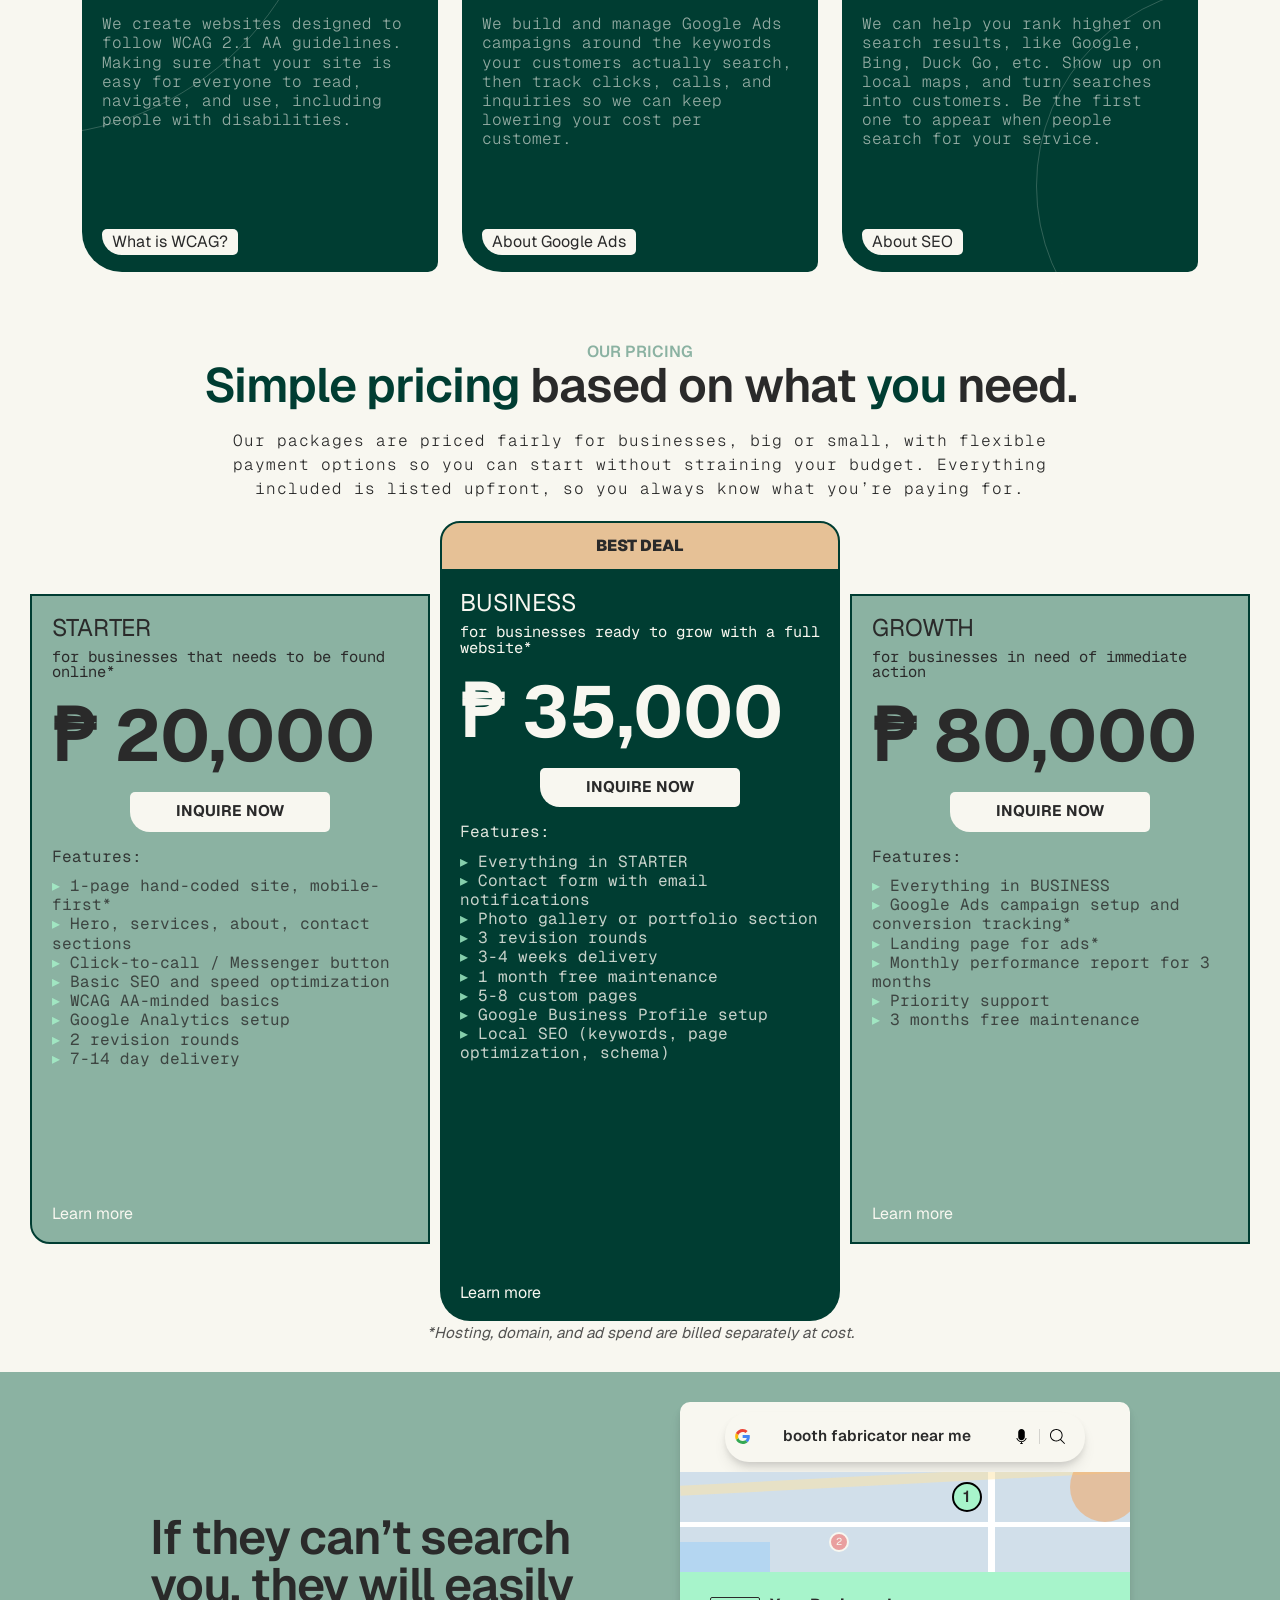
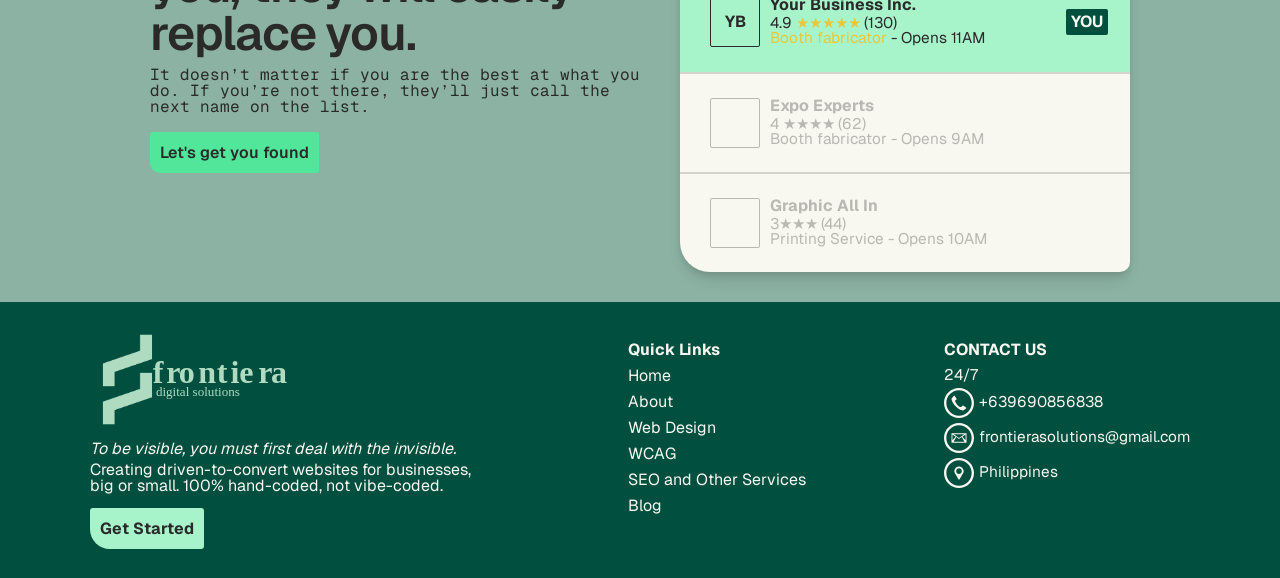
==== commit a557523b: "Organized assets, fixed links and button having unintended formatting, fixed 404 image on mobile dev" ====
--- a/index.html
+++ b/index.html
@@ -74,7 +74,7 @@
                         <span class="fr-card__cta">Get Started</span>
                         <div class="fr-card__circles1" aria-label="hidden"></div>
                         <div class="fr-card__circles2" aria-label="hidden"></div>
-                        <div class="fr-card__circles3" aria-label="hidden"><img src="./assets/icons/monitor-internet-svgrepo-com.svg" alt="" srcset="" /></div>
+                        <div class="fr-card__circles3" aria-label="hidden"><img src="./assets/icons/what-icons/monitor-internet-svgrepo-com.svg" alt="" srcset="" /></div>
                     </a>
                     <a class="fr-card" href="./404.html">
                         <h2 class="fr-card__header">MOBILE-FIRST DESIGN</h2>
@@ -83,7 +83,7 @@
                         <span class="fr-card__cta" href="/contact">Get Started</span>
                         <div class="fr-card__circles1" aria-label="hidden"></div>
                         <div class="fr-card__circles2" aria-label="hidden"></div>
-                        <div class="fr-card__circles3" aria-label="hidden"><img src="./assets/icons/monitor-screen-svgrepo-com.svg" alt="" srcset="" /></div>
+                        <div class="fr-card__circles3" aria-label="hidden"><img src="./assets/icons/what-icons/monitor-screen-svgrepo-com.svg" alt="" srcset="" /></div>
                     </a>
                     <a class="fr-card" href="./404.html">
                         <h2 class="fr-card__header">OPTIMIZED PAGE SPEED</h2>
@@ -92,7 +92,7 @@
                         <span class="fr-card__cta" href="/contact">Learn more about Page Speed</span>
                         <div class="fr-card__circles1" aria-label="hidden"></div>
                         <div class="fr-card__circles2" aria-label="hidden"></div>
-                        <div class="fr-card__circles3" aria-label="hidden"><img src="./assets/icons/monitor-startup-svgrepo-com.svg" alt="" srcset="" /></div>
+                        <div class="fr-card__circles3" aria-label="hidden"><img src="./assets/icons/what-icons/monitor-startup-svgrepo-com.svg" alt="" srcset="" /></div>
                     </a>
                     <a class="fr-card" href="./404.html">
                         <h2 class="fr-card__header">LEVEL AA WCAG STANDARD</h2>
@@ -101,7 +101,7 @@
                         <span class="fr-card__cta" href="/contact">What is WCAG?</span>
                         <div class="fr-card__circles1" aria-label="hidden"></div>
                         <div class="fr-card__circles2" aria-label="hidden"></div>
-                        <div class="fr-card__circles3" aria-label="hidden"><img src="./assets/icons/monitor-group-svgrepo-com.svg" alt="" srcset="" /></div>
+                        <div class="fr-card__circles3" aria-label="hidden"><img src="./assets/icons/what-icons/monitor-group-svgrepo-com.svg" alt="" srcset="" /></div>
                     </a>
                     <a class="fr-card" href="./404.html">
                         <h2 class="fr-card__header">GOOGLE PAY-PER-CLICK</h2>
@@ -110,7 +110,7 @@
                         <span class="fr-card__cta">About Google Ads</span>
                         <div class="fr-card__circles1" aria-label="hidden"></div>
                         <div class="fr-card__circles2" aria-label="hidden"></div>
-                        <div class="fr-card__circles3" aria-label="hidden"><img src="./assets/icons/monitor-megaphone-svgrepo-com.svg" alt="" srcset="" /></div>
+                        <div class="fr-card__circles3" aria-label="hidden"><img src="./assets/icons/what-icons/monitor-megaphone-svgrepo-com.svg" alt="" srcset="" /></div>
                     </a>
                     <a class="fr-card" href="./404.html">
                         <h2 class="fr-card__header">SEARCH ENGINE OPTIMIZATION</h2>
@@ -119,7 +119,7 @@
                         <span class="fr-card__cta" href="/contact">About SEO</span>
                         <div class="fr-card__circles1" aria-label="hidden"></div>
                         <div class="fr-card__circles2" aria-label="hidden"></div>
-                        <div class="fr-card__circles3" aria-label="hidden"><img src="./assets/icons/monitor-svgrepo-com.svg" alt="" srcset="" /></div>
+                        <div class="fr-card__circles3" aria-label="hidden"><img src="./assets/icons/what-icons/monitor-svgrepo-com.svg" alt="" srcset="" /></div>
                     </a>
                     <span class="fr-cards__circle1" aria-hidden="true"></span>
                     <span class="fr-cards__circle2" aria-hidden="true"></span>
@@ -208,12 +208,12 @@
             </div>
             <div class="fr-search__card">
                 <div class="fr-search__bar">
-                    <img src="/assets/icons/google-icon.svg" alt="Google logo">
+                    <img src="/assets/icons/found-card/google-icon.svg" alt="Google logo">
                     <p><span id="tradeName">booth fabricator</span> near me</p>
                     <div class="fr-search__other">
-                        <img src="/assets/icons/mic-icon.svg" alt="Google logo">
+                        <img src="/assets/icons/found-card/mic-icon.svg" alt="Google logo">
                         <span></span>
-                        <img src="/assets/icons/search-icon.svg" alt="Google logo">
+                        <img src="/assets/icons/found-card/search-icon.svg" alt="Google logo">
                     </div>
                 </div>
                 <div class="fr-search__map">
@@ -289,13 +289,14 @@
                 <p>Contact Us</p>
                 <ul>
                     <li class="fr-contact__li2"><span>24/7</span></li>
-                    <li class="fr-contact__li2"><img class="fr-icons" src="./assets/icons/telephone-svgrepo-com.svg" alt="" srcset=""><span>+639690856838</span></li>
-                    <li class="fr-contact__li2"><img class="fr-icons" src="./assets/icons/mail-svgrepo-com.svg" alt="" srcset=""><a href="mailto:frontierasolutions@gmail.com">frontierasolutions@gmail.com</a></li>
-                    <li class="fr-contact__li2"><img class="fr-icons" src="./assets/icons/pin-svgrepo-com.svg" alt="" srcset=""><span>Philippines</span></li>
+                    <li class="fr-contact__li2"><img class="fr-icons" src="./assets/icons/links_icon/telephone-svgrepo-com.svg" alt="" srcset=""><span>+639690856838</span></li>
+                    <li class="fr-contact__li2"><img class="fr-icons" src="./assets/icons/links_icon/mail-svgrepo-com.svg" alt="" srcset=""><a href="mailto:frontierasolutions@gmail.com">frontierasolutions@gmail.com</a></li>
+                    <li class="fr-contact__li2"><img class="fr-icons" src="./assets/icons/links_icon/pin-svgrepo-com.svg" alt="" srcset=""><span>Philippines</span></li>
                 </ul>
             </div>
         </div>
     </footer>
 </body>
 <script src="script.js"></script>
+<script src="found.js"></script>
 </html>
--- a/styles.css
+++ b/styles.css
@@ -334,14 +334,13 @@
 			width: 100%;
 			padding: 1rem;
 			max-width: 400px;
-
+			transition: opacity .2s ease-in;
 			.fr-nav__ul {
 				height: 100%;
 				text-align: center;
 				padding: 1rem;
 				background-color: var(--background-primary);
 				box-shadow: 0 4px 6px -1px rgb(0 0 0 / 0.1), 0 10px 15px -3px rgb(0 0 0 / 0.1);
-
 				li {
 					display: block;
 					margin: 10px 0;
@@ -359,10 +358,10 @@
 			/* background-color: red; */
 			position: absolute;
 			height: auto;
-			top: calc(17% + 1rem);
+			top: calc(70% + 1rem);
 			left: 50%;
 			transform: translateX(-50%);
-			top: 100%;
+			/* top: 100%; */
 			/* max-width: 500px; */
 			opacity: 1;
 			display: block;
@@ -443,7 +442,7 @@
 				color: var(--color-accent);
 			}
 		}
-
+		}
 		.fr-hero__subtext {
 			margin-bottom: 15px;
 			display: block;
@@ -855,6 +854,7 @@
 		/* margin: 0 0 60px 0; */
 		transition: background-color .2s, color .5s;
 		display: block;
+		text-decoration: none;
 	}
 	.fr-price__cta:hover {
 		background-color: var(--color-accent2);
@@ -1273,19 +1273,20 @@
 		font-size: --text-font;
 		font-weight: bold;
 	}
-	li {
+	ul { 
+		li {
 		margin: 10px 0;
 		cursor: pointer;
-		transition: color .7s;	
-		a:visited {
-		text-decoration: none;
-		color: inherit;
-		}
-	}
-	li:hover {
+			a {
+			text-decoration: none;
+			color: var(--text-color-secondary);
+			transition: color .7s;
+			}
+		}
+		a:hover {
 		color: var(--color-accent2);
-	}
-
+		}
+	}
 }
 .fr-footer__contact {
 	margin-bottom: 20px;
@@ -1496,14 +1497,20 @@
 .error404 {
 	max-width: 1000px;
 	margin: 0 auto;
-	height: 100vh;
-	display: grid;
-	place-items: center;
+	height: 100%;
+	display: flex;
+	flex-wrap: wrap;
 	text-align: center;
+	justify-content: space-between;
+	gap: 30px;
+	align-items: center;
+	align-content: center;
+	flex-direction: column;
 	img {
-		height: 800px;
+		max-height: 800px;
 	}
 	p {
 		font-size: var(--label-font);
+		margin-top: 30px;
 	}
 }
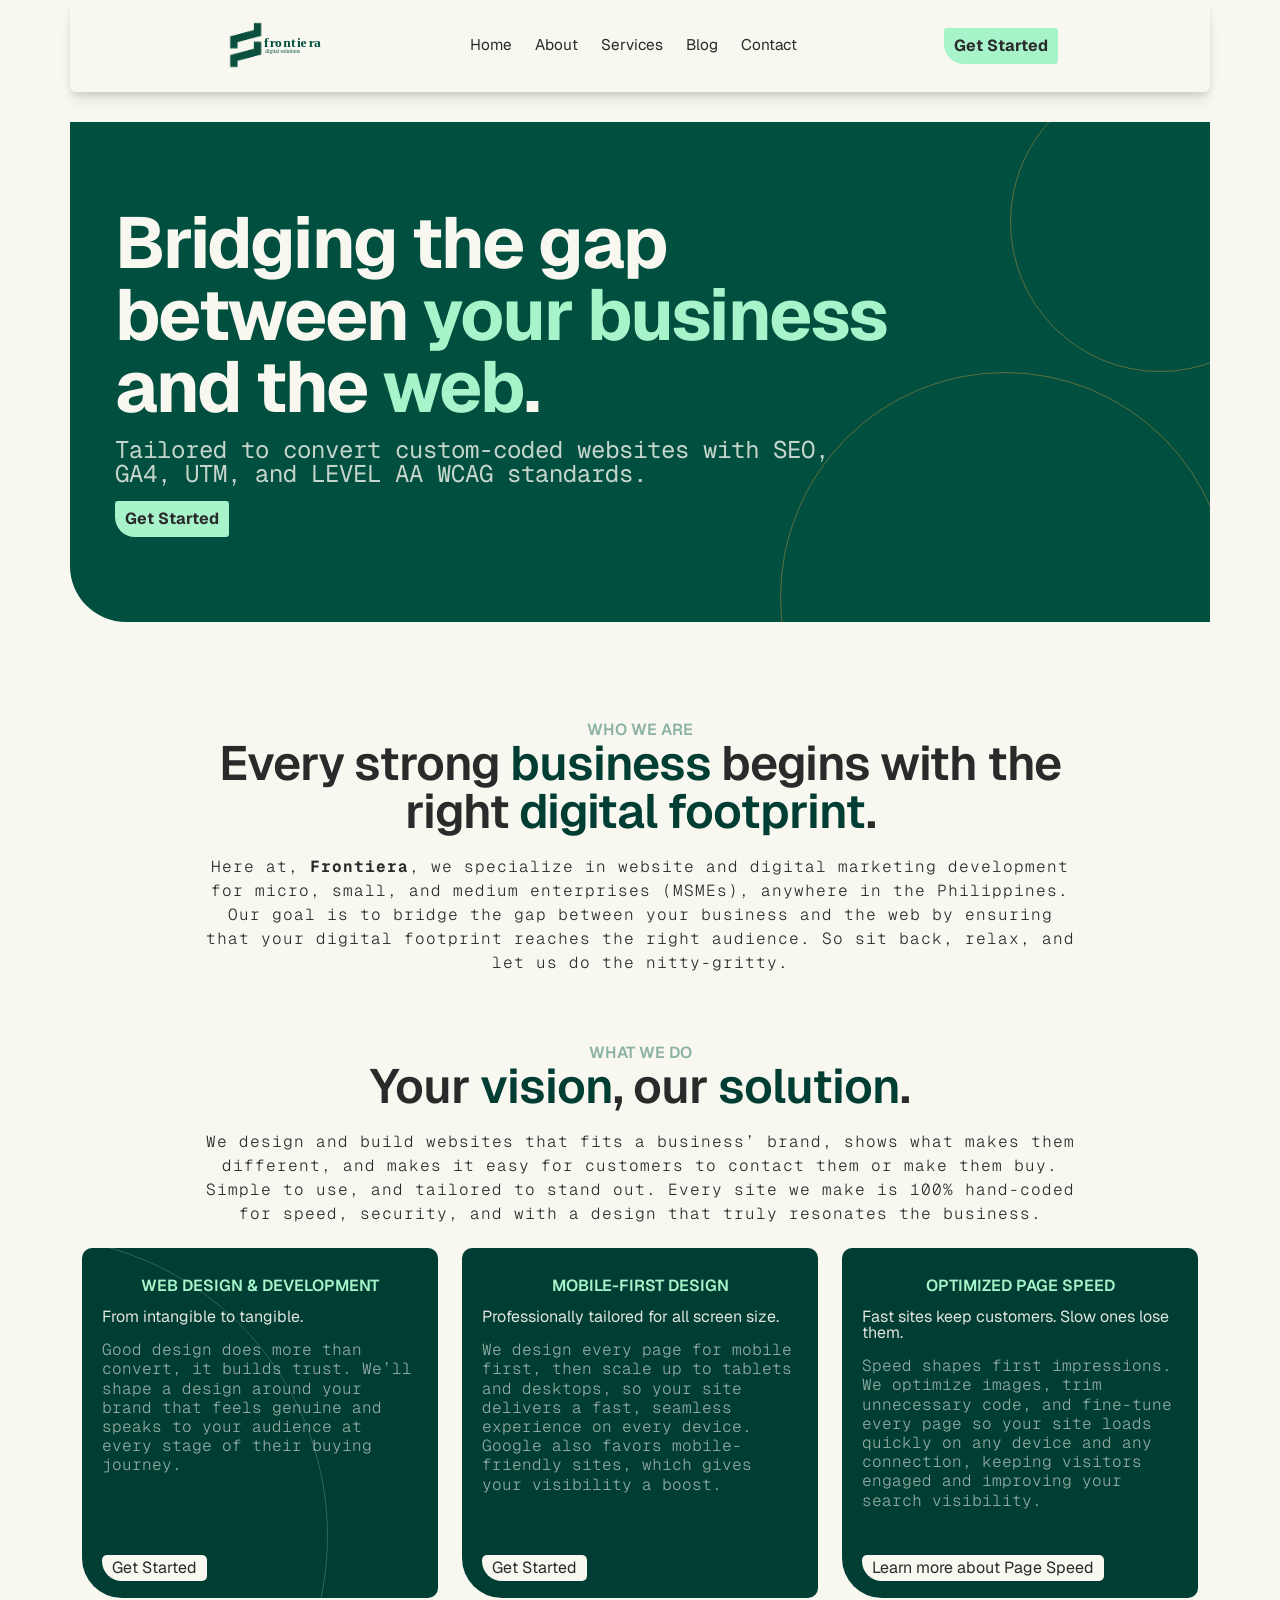
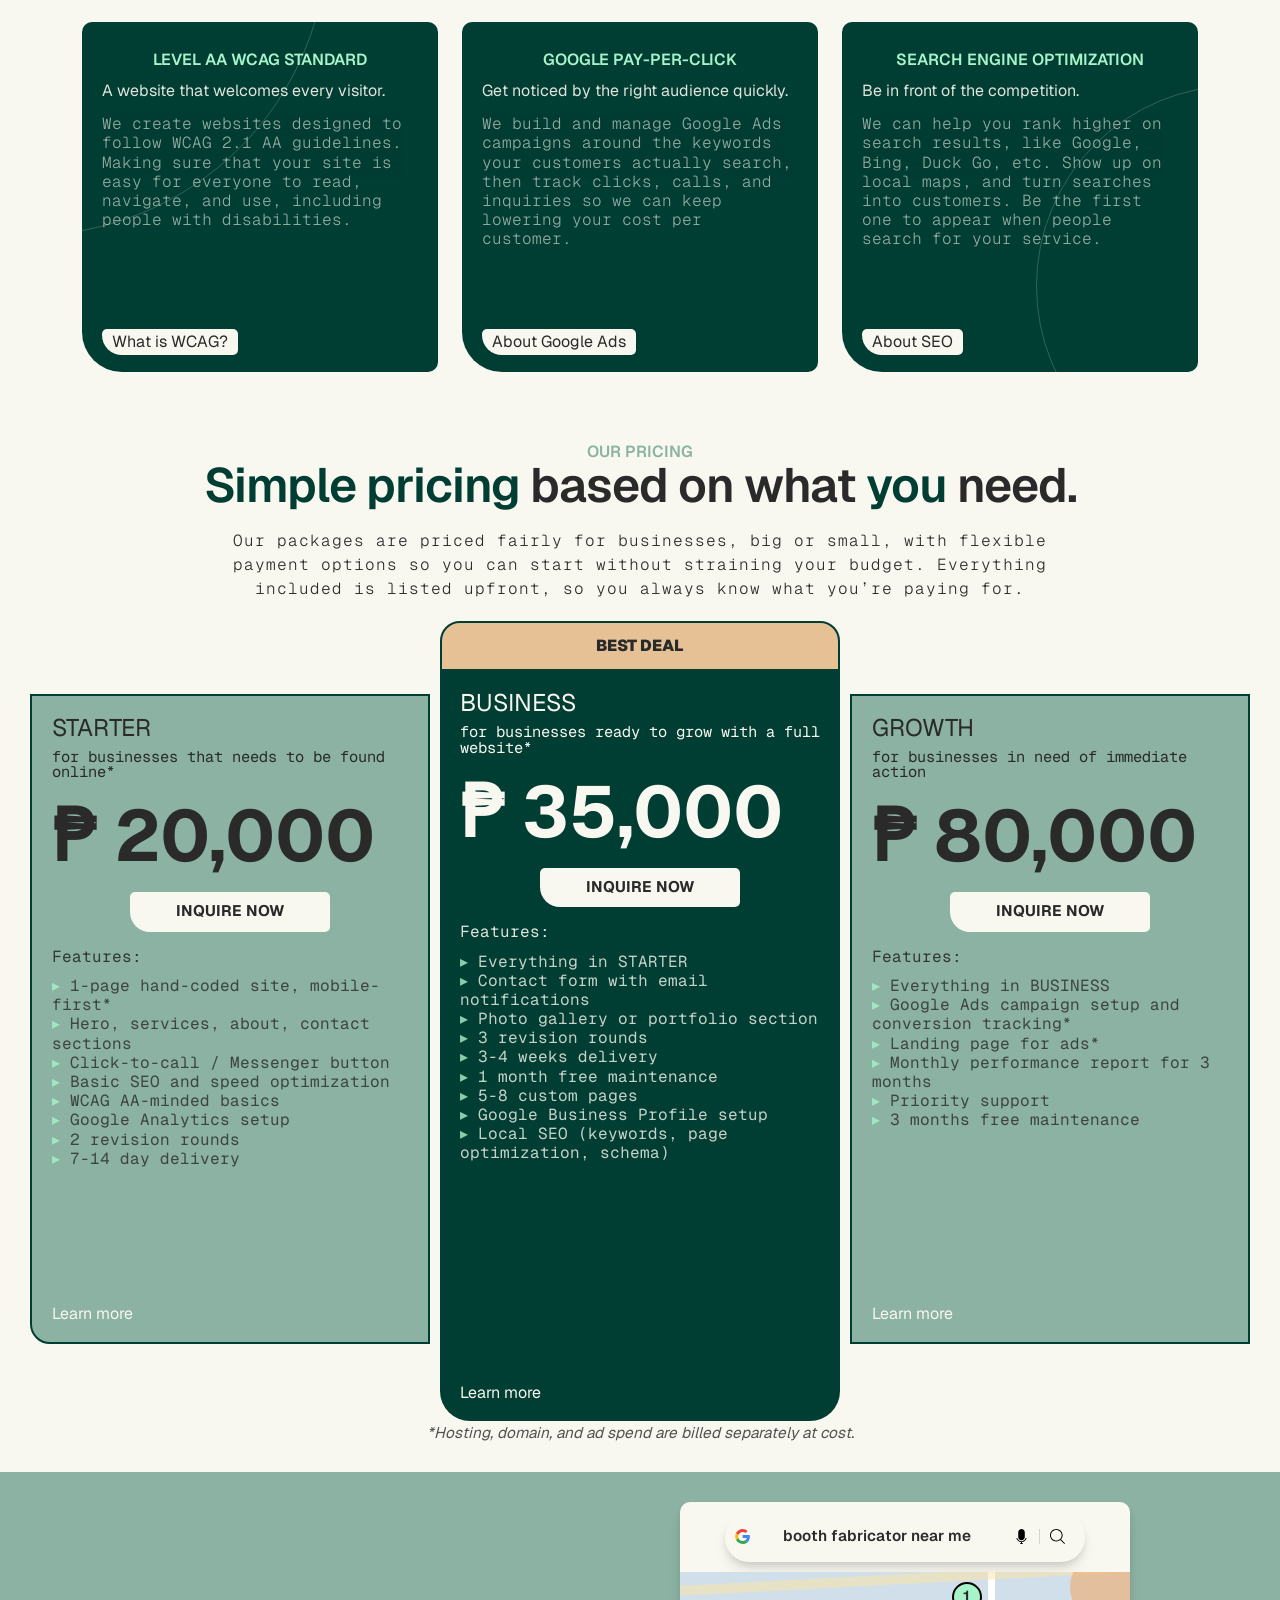
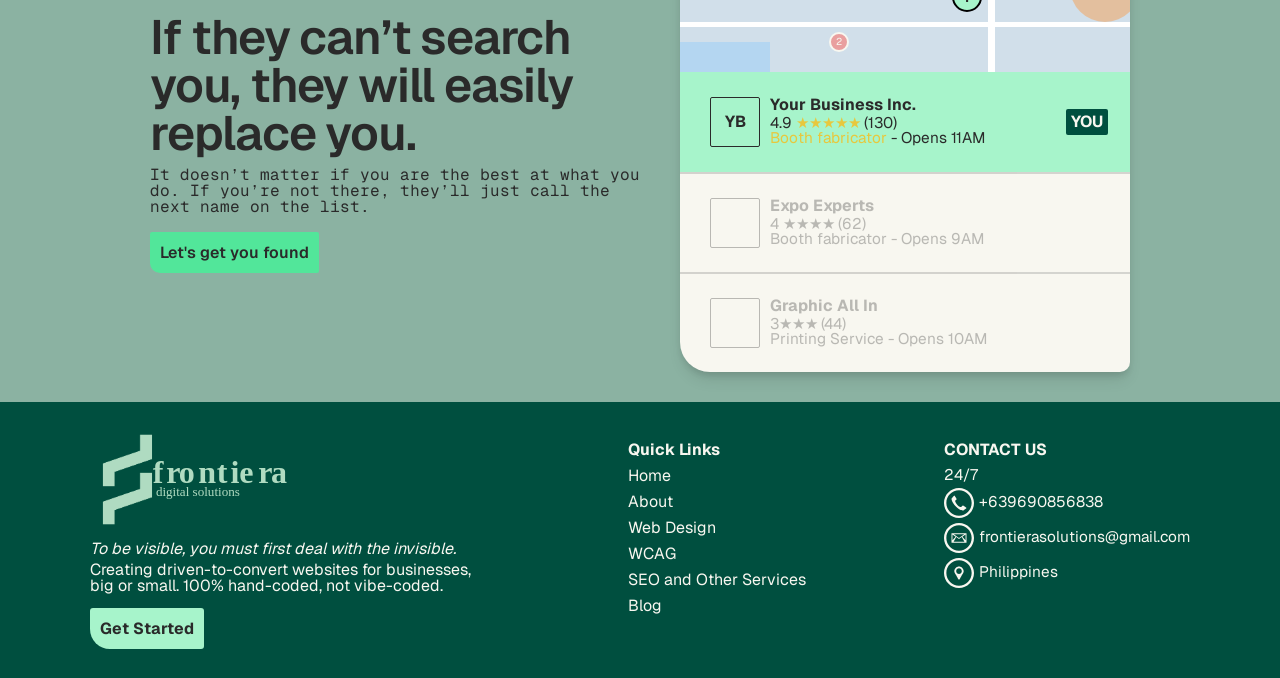
==== commit 44162848: "Compressed about section images for mobile responsiveness" ====
--- a/index.html
+++ b/index.html
@@ -1,302 +1,484 @@
-<!DOCTYPE html>
+<!doctype html>
 <html lang="en">
-<head>
-    <meta charset="UTF-8">
-    <meta name="viewport" content="width=device-width, initial-scale=1.0">
-    <meta name=”title” content="Web Design and Digital Marketer for Philippine MSMEs">
-    <meta name="description" content="We specialize in website and digital marketing development for micro, small, and medium enterprises (MSMEs), anywhere in the Philippines. | Frontiera Digital Solutions">
-    <meta name="robots" content="index, follow">
-    <link rel="canonical" href="https://frontiera.dev">
+  <head>
+    <meta charset="UTF-8" />
+    <meta name="viewport" content="width=device-width, initial-scale=1.0" />
+    <meta
+      name="”title”"
+      content="Web Design and Digital Marketer for Philippine MSMEs"
+    />
+    <meta
+      name="description"
+      content="We specialize in website and digital marketing development for micro, small, and medium enterprises (MSMEs), anywhere in the Philippines. | Frontiera Digital Solutions"
+    />
+    <meta name="robots" content="index, follow" />
+    <link rel="canonical" href="https://frontiera.dev" />
     <title>Frontiera | Web and Digital Marketing Development for MSMEs</title>
-    <link rel="preconnect" href="https://fonts.googleapis.com">
-    <link rel="preconnect" href="https://fonts.gstatic.com" crossorigin>
-    <link href="https://fonts.googleapis.com/css2?family=Geist:ital,wght@0,100..900;1,100..900&display=swap" rel="stylesheet">
-<link href="https://fonts.googleapis.com/css2?family=Geist+Mono:ital,wght@0,100..900;1,100..900&family=Geist:ital,wght@0,100..900;1,100..900&display=swap" rel="stylesheet">
-    <link rel="stylesheet" href="styles.css">
-</head>
-<body>
+    <link rel="preconnect" href="https://fonts.googleapis.com" />
+    <link rel="preconnect" href="https://fonts.gstatic.com" crossorigin />
+    <link
+      href="https://fonts.googleapis.com/css2?family=Geist:ital,wght@0,100..900;1,100..900&display=swap"
+      rel="stylesheet"
+    />
+    <link
+      href="https://fonts.googleapis.com/css2?family=Geist+Mono:ital,wght@0,100..900;1,100..900&family=Geist:ital,wght@0,100..900;1,100..900&display=swap"
+      rel="stylesheet"
+    />
+    <link rel="stylesheet" href="styles.css" />
+  </head>
+  <body>
     <!-- <span class="circle-big"></span> -->
     <header class="fr-header">
-        <div id="navbar" class="fr-container fr-limiter">
-            <a class="fr-logo" href="/" aria-label="back to Frontera homepage"><img src="/assets/icons/frontiera-logo-1.svg" alt=""></a>
-            <nav class="fr-nav" role="navigation">
-                <button class="fr-nav__toggle" id="fr-nav__menu" aria-label="toggle navigation menu" aria-expanded="false">
-                    <span class="fr-nav__toggle--bar bar1" id="bar1"></span>
-                    <span class="fr-nav__toggle--bar bar2" id="bar2"></span>
-                    <span class="fr-nav__toggle--bar bar3" id="bar3"></span>
-                </button>
-                <div class="fr-nav__ul-wrapper" id="fr-nav__ul-wrapper">
-                    <ul id="fr-nav__expanded" class="fr-nav__ul" aria-expanded="false">
-                        <li class="fr-li"><a class="fr-li-link" href="/">Home</a></li>
-                        <li class="fr-li"><a class="fr-li-link" href="./404.html">About</a></li>
-                        <li class="fr-li"><a class="fr-li-link" href="./404.html">Services</a></li>  
-                        <li class="fr-li"><a class="fr-li-link" href="./404.html">Blog</a></li>
-                        <li class="fr-li"><a class="fr-li-link" href="./contact.html">Contact</a></li>
-                    </ul>
-                </div>
-            </nav>
-            <a class="fr-ctaButton" href="./contact.html">Get Started</a>
-        </div>
+      <div id="navbar" class="fr-container fr-limiter">
+        <a class="fr-logo" href="/" aria-label="back to Frontera homepage"
+          ><img src="/assets/icons/frontiera-logo-1.svg" alt=""
+        /></a>
+        <nav class="fr-nav" role="navigation">
+          <button
+            class="fr-nav__toggle"
+            id="fr-nav__menu"
+            aria-label="toggle navigation menu"
+            aria-expanded="false"
+          >
+            <span class="fr-nav__toggle--bar bar1" id="bar1"></span>
+            <span class="fr-nav__toggle--bar bar2" id="bar2"></span>
+            <span class="fr-nav__toggle--bar bar3" id="bar3"></span>
+          </button>
+          <div class="fr-nav__ul-wrapper" id="fr-nav__ul-wrapper">
+            <ul id="fr-nav__expanded" class="fr-nav__ul" aria-expanded="false">
+              <li class="fr-li"><a class="fr-li-link" href="/">Home</a></li>
+              <li class="fr-li">
+                <a class="fr-li-link" href="./about.html">About</a>
+              </li>
+              <li class="fr-li">
+                <a class="fr-li-link" href="./404.html">Services</a>
+              </li>
+              <li class="fr-li">
+                <a class="fr-li-link" href="./404.html">Blog</a>
+              </li>
+              <li class="fr-li">
+                <a class="fr-li-link" href="./contact.html">Contact</a>
+              </li>
+            </ul>
+          </div>
+        </nav>
+        <a class="fr-ctaButton" href="./contact.html">Get Started</a>
+      </div>
     </header>
     <main id="main" class="fr-limiter">
-        <span class="circle1" aria-hidden="true"></span>
-        <span class="circle2" aria-hidden="true"></span>
-        <div class="fr-hero__container">
-            <h1 class="fr-hero__text">
-                Bridging the gap between <span>your business</span> and the <span>web</span>.
-            </h1>
-            <h2 class="fr-hero__subtext mono">
-                Tailored to convert custom-coded websites with SEO, GA4, UTM, and LEVEL AA WCAG standards.
-            </h2>
-            <a class="fr-ctaButton" href="./contact.html">Get Started</a>
-        </div>
+      <span class="circle1" aria-hidden="true"></span>
+      <span class="circle2" aria-hidden="true"></span>
+      <div class="fr-hero__container">
+        <h1 class="fr-hero__text">
+          Bridging the gap between <span>your business</span> and the
+          <span>web</span>.
+        </h1>
+        <h2 class="fr-hero__subtext mono">
+          Tailored to convert custom-coded websites with SEO, GA4, UTM, and
+          LEVEL AA WCAG standards.
+        </h2>
+        <a class="fr-ctaButton" href="./contact.html">Get Started</a>
+      </div>
     </main>
     <section id="fr-who" class="fr-limiter">
-        <div class="fr-who__container">
-            <h3 class="fr-label">Who we are</h3>
-            <h2 class="fr-label__message fr-limiter2">Every strong <span class="fr-label__span">business</span> begins with the right <span class="fr-label__span">digital footprint</span>.</h2>
-            <p class="fr-label__description mono fr-limiter2">Here at, <span class="fr-label__brand">Frontiera</span>, we specialize in website and digital marketing development for micro, small, and medium enterprises (MSMEs), anywhere in the Philippines. Our goal is to bridge the gap between your business and the web by ensuring that your digital footprint reaches the right audience. 
-            So sit back, relax, and let us do the nitty-gritty.</p>
-        </div>
+      <div class="fr-who__container">
+        <h3 class="fr-label">Who we are</h3>
+        <h2 class="fr-label__message fr-limiter2">
+          Every strong <span class="fr-label__span">business</span> begins with
+          the right <span class="fr-label__span">digital footprint</span>.
+        </h2>
+        <p class="fr-label__description mono fr-limiter2">
+          Here at, <span class="fr-label__brand">Frontiera</span>, we specialize
+          in website and digital marketing development for micro, small, and
+          medium enterprises (MSMEs), anywhere in the Philippines. Our goal is
+          to bridge the gap between your business and the web by ensuring that
+          your digital footprint reaches the right audience. So sit back, relax,
+          and let us do the nitty-gritty.
+        </p>
+      </div>
     </section>
     <section id="fr-what" class="fr-limiter">
-        <div class="fr-what__container">
-            <p class="fr-label">What we do</p>
-            <h2 class="fr-label__message fr-limiter2">Your <span class="fr-label__span">vision</span>, our <span class="fr-label__span">solution</span>.</h2>
-            <p class="fr-label__description mono fr-limiter2">We design and build websites that fits a business’ brand, shows what makes them different, and makes it easy for customers to contact them or make them buy. Simple to use, and tailored to stand out. Every site we make is 100% hand-coded for speed, security, and with a design that truly resonates the business.
-            </p>
-            <div class="fr-cards fr-limiter">
-                <div class="fr-cards__container">
-                    <a class="fr-card" href="./404.html">
-                        <h2 class="fr-card__header">WEB DESIGN & DEVELOPMENT</h2>
-                        <h3 class="fr-card__message">From intangible to tangible.</h3>
-                        <p class="fr-card__description mono">Good design does more than convert, it builds trust. We’ll shape a design around your brand that feels genuine and speaks to your audience at every stage of their buying journey.</p>
-                        <span class="fr-card__cta">Get Started</span>
-                        <div class="fr-card__circles1" aria-label="hidden"></div>
-                        <div class="fr-card__circles2" aria-label="hidden"></div>
-                        <div class="fr-card__circles3" aria-label="hidden"><img src="./assets/icons/what-icons/monitor-internet-svgrepo-com.svg" alt="" srcset="" /></div>
-                    </a>
-                    <a class="fr-card" href="./404.html">
-                        <h2 class="fr-card__header">MOBILE-FIRST DESIGN</h2>
-                        <h3 class="fr-card__message">Professionally tailored for all screen size.</h3>
-                        <p class="fr-card__description mono">We design every page for mobile first, then scale up to tablets and desktops, so your site delivers a fast, seamless experience on every device. Google also favors mobile-friendly sites, which gives your visibility a boost.</p>
-                        <span class="fr-card__cta" href="/contact">Get Started</span>
-                        <div class="fr-card__circles1" aria-label="hidden"></div>
-                        <div class="fr-card__circles2" aria-label="hidden"></div>
-                        <div class="fr-card__circles3" aria-label="hidden"><img src="./assets/icons/what-icons/monitor-screen-svgrepo-com.svg" alt="" srcset="" /></div>
-                    </a>
-                    <a class="fr-card" href="./404.html">
-                        <h2 class="fr-card__header">OPTIMIZED PAGE SPEED</h2>
-                        <h3 class="fr-card__message">Fast sites keep customers. Slow ones lose them.</h3>
-                        <p class="fr-card__description mono">Speed shapes first impressions. We optimize images, trim unnecessary code, and fine-tune every page so your site loads quickly on any device and any connection, keeping visitors engaged and improving your search visibility.</p>
-                        <span class="fr-card__cta" href="/contact">Learn more about Page Speed</span>
-                        <div class="fr-card__circles1" aria-label="hidden"></div>
-                        <div class="fr-card__circles2" aria-label="hidden"></div>
-                        <div class="fr-card__circles3" aria-label="hidden"><img src="./assets/icons/what-icons/monitor-startup-svgrepo-com.svg" alt="" srcset="" /></div>
-                    </a>
-                    <a class="fr-card" href="./404.html">
-                        <h2 class="fr-card__header">LEVEL AA WCAG STANDARD</h2>
-                        <h3 class="fr-card__message">A website that welcomes every visitor.</h3>
-                        <p class="fr-card__description mono">We create websites designed to follow WCAG 2.1 AA guidelines. Making sure that your site is easy for everyone to read, navigate, and use, including people with disabilities.</p>
-                        <span class="fr-card__cta" href="/contact">What is WCAG?</span>
-                        <div class="fr-card__circles1" aria-label="hidden"></div>
-                        <div class="fr-card__circles2" aria-label="hidden"></div>
-                        <div class="fr-card__circles3" aria-label="hidden"><img src="./assets/icons/what-icons/monitor-group-svgrepo-com.svg" alt="" srcset="" /></div>
-                    </a>
-                    <a class="fr-card" href="./404.html">
-                        <h2 class="fr-card__header">GOOGLE PAY-PER-CLICK</h2>
-                        <h3 class="fr-card__message">Get noticed by the right audience quickly.</h3>
-                        <p class="fr-card__description mono">We build and manage Google Ads campaigns around the keywords your customers actually search, then track clicks, calls, and inquiries so we can keep lowering your cost per customer.</p>
-                        <span class="fr-card__cta">About Google Ads</span>
-                        <div class="fr-card__circles1" aria-label="hidden"></div>
-                        <div class="fr-card__circles2" aria-label="hidden"></div>
-                        <div class="fr-card__circles3" aria-label="hidden"><img src="./assets/icons/what-icons/monitor-megaphone-svgrepo-com.svg" alt="" srcset="" /></div>
-                    </a>
-                    <a class="fr-card" href="./404.html">
-                        <h2 class="fr-card__header">SEARCH ENGINE OPTIMIZATION</h2>
-                        <h3 class="fr-card__message">Be in front of the competition.</h3>
-                        <p class="fr-card__description mono">We can help you rank higher on search results, like Google, Bing, Duck Go, etc. Show up on local maps, and turn searches into customers. Be the first one to appear when people search for your service.</p>
-                        <span class="fr-card__cta" href="/contact">About SEO</span>
-                        <div class="fr-card__circles1" aria-label="hidden"></div>
-                        <div class="fr-card__circles2" aria-label="hidden"></div>
-                        <div class="fr-card__circles3" aria-label="hidden"><img src="./assets/icons/what-icons/monitor-svgrepo-com.svg" alt="" srcset="" /></div>
-                    </a>
-                    <span class="fr-cards__circle1" aria-hidden="true"></span>
-                    <span class="fr-cards__circle2" aria-hidden="true"></span>
-                </div>
-            </div>
-        </div>
+      <div class="fr-what__container">
+        <p class="fr-label">What we do</p>
+        <h2 class="fr-label__message fr-limiter2">
+          Your <span class="fr-label__span">vision</span>, our
+          <span class="fr-label__span">solution</span>.
+        </h2>
+        <p class="fr-label__description mono fr-limiter2">
+          We design and build websites that fits a business’ brand, shows what
+          makes them different, and makes it easy for customers to contact them
+          or make them buy. Simple to use, and tailored to stand out. Every site
+          we make is 100% hand-coded for speed, security, and with a design that
+          truly resonates the business.
+        </p>
+        <div class="fr-cards fr-limiter">
+          <div class="fr-cards__container">
+            <a class="fr-card" href="./404.html">
+              <h2 class="fr-card__header">WEB DESIGN & DEVELOPMENT</h2>
+              <h3 class="fr-card__message">From intangible to tangible.</h3>
+              <p class="fr-card__description mono">
+                Good design does more than convert, it builds trust. We’ll shape
+                a design around your brand that feels genuine and speaks to your
+                audience at every stage of their buying journey.
+              </p>
+              <span class="fr-card__cta">Get Started</span>
+              <div class="fr-card__circles1" aria-label="hidden"></div>
+              <div class="fr-card__circles2" aria-label="hidden"></div>
+              <div class="fr-card__circles3" aria-label="hidden">
+                <img
+                  src="./assets/icons/what-icons/monitor-internet-svgrepo-com.svg"
+                  alt=""
+                  srcset=""
+                />
+              </div>
+            </a>
+            <a class="fr-card" href="./404.html">
+              <h2 class="fr-card__header">MOBILE-FIRST DESIGN</h2>
+              <h3 class="fr-card__message">
+                Professionally tailored for all screen size.
+              </h3>
+              <p class="fr-card__description mono">
+                We design every page for mobile first, then scale up to tablets
+                and desktops, so your site delivers a fast, seamless experience
+                on every device. Google also favors mobile-friendly sites, which
+                gives your visibility a boost.
+              </p>
+              <span class="fr-card__cta" href="/contact">Get Started</span>
+              <div class="fr-card__circles1" aria-label="hidden"></div>
+              <div class="fr-card__circles2" aria-label="hidden"></div>
+              <div class="fr-card__circles3" aria-label="hidden">
+                <img
+                  src="./assets/icons/what-icons/monitor-screen-svgrepo-com.svg"
+                  alt=""
+                  srcset=""
+                />
+              </div>
+            </a>
+            <a class="fr-card" href="./404.html">
+              <h2 class="fr-card__header">OPTIMIZED PAGE SPEED</h2>
+              <h3 class="fr-card__message">
+                Fast sites keep customers. Slow ones lose them.
+              </h3>
+              <p class="fr-card__description mono">
+                Speed shapes first impressions. We optimize images, trim
+                unnecessary code, and fine-tune every page so your site loads
+                quickly on any device and any connection, keeping visitors
+                engaged and improving your search visibility.
+              </p>
+              <span class="fr-card__cta" href="/contact"
+                >Learn more about Page Speed</span
+              >
+              <div class="fr-card__circles1" aria-label="hidden"></div>
+              <div class="fr-card__circles2" aria-label="hidden"></div>
+              <div class="fr-card__circles3" aria-label="hidden">
+                <img
+                  src="./assets/icons/what-icons/monitor-startup-svgrepo-com.svg"
+                  alt=""
+                  srcset=""
+                />
+              </div>
+            </a>
+            <a class="fr-card" href="./404.html">
+              <h2 class="fr-card__header">LEVEL AA WCAG STANDARD</h2>
+              <h3 class="fr-card__message">
+                A website that welcomes every visitor.
+              </h3>
+              <p class="fr-card__description mono">
+                We create websites designed to follow WCAG 2.1 AA guidelines.
+                Making sure that your site is easy for everyone to read,
+                navigate, and use, including people with disabilities.
+              </p>
+              <span class="fr-card__cta" href="/contact">What is WCAG?</span>
+              <div class="fr-card__circles1" aria-label="hidden"></div>
+              <div class="fr-card__circles2" aria-label="hidden"></div>
+              <div class="fr-card__circles3" aria-label="hidden">
+                <img
+                  src="./assets/icons/what-icons/monitor-group-svgrepo-com.svg"
+                  alt=""
+                  srcset=""
+                />
+              </div>
+            </a>
+            <a class="fr-card" href="./404.html">
+              <h2 class="fr-card__header">GOOGLE PAY-PER-CLICK</h2>
+              <h3 class="fr-card__message">
+                Get noticed by the right audience quickly.
+              </h3>
+              <p class="fr-card__description mono">
+                We build and manage Google Ads campaigns around the keywords
+                your customers actually search, then track clicks, calls, and
+                inquiries so we can keep lowering your cost per customer.
+              </p>
+              <span class="fr-card__cta">About Google Ads</span>
+              <div class="fr-card__circles1" aria-label="hidden"></div>
+              <div class="fr-card__circles2" aria-label="hidden"></div>
+              <div class="fr-card__circles3" aria-label="hidden">
+                <img
+                  src="./assets/icons/what-icons/monitor-megaphone-svgrepo-com.svg"
+                  alt=""
+                  srcset=""
+                />
+              </div>
+            </a>
+            <a class="fr-card" href="./404.html">
+              <h2 class="fr-card__header">SEARCH ENGINE OPTIMIZATION</h2>
+              <h3 class="fr-card__message">Be in front of the competition.</h3>
+              <p class="fr-card__description mono">
+                We can help you rank higher on search results, like Google,
+                Bing, Duck Go, etc. Show up on local maps, and turn searches
+                into customers. Be the first one to appear when people search
+                for your service.
+              </p>
+              <span class="fr-card__cta" href="/contact">About SEO</span>
+              <div class="fr-card__circles1" aria-label="hidden"></div>
+              <div class="fr-card__circles2" aria-label="hidden"></div>
+              <div class="fr-card__circles3" aria-label="hidden">
+                <img
+                  src="./assets/icons/what-icons/monitor-svgrepo-com.svg"
+                  alt=""
+                  srcset=""
+                />
+              </div>
+            </a>
+            <span class="fr-cards__circle1" aria-hidden="true"></span>
+            <span class="fr-cards__circle2" aria-hidden="true"></span>
+          </div>
+        </div>
+      </div>
     </section>
     <section class="fr-pricing">
-        <div class="fr-pricing__container fr-limiter">
-            <p class="fr-label">Our Pricing</p>
-            <h2 class="fr-label__message"><span class="fr-label__span">Simple pricing</span> based on what <span class="fr-label__span">you</span> need.</h2>
-            <h3 class="fr-label__description mono fr-limiter2">Our packages are priced fairly for businesses, big or small, with flexible payment options so you can start without straining your budget. Everything included is listed upfront, so you always know what you’re paying for.</h3>
-        </div>
-        <div class="fr-price">
-            <div class="fr-price__container">
-                <div class="fr-price__card">
-                    <h2 class="fr-price__header">STARTER</h2>
-                    <p class="fr-price__subtext mono">for businesses that needs to be found online*</p>
-                    <div class="fr-price__cost">₱ 20,000</div>
-                    <a class="fr-price__cta" href="./contact.html">Inquire now</a>
-                    <div class="fr-price__features mono">
-                        <p>Features:</p>
-                        <ul>
-                            <li>1-page hand-coded site, mobile-first*</li>
-                            <li>Hero, services, about, contact sections</li>
-                            <li>Click-to-call / Messenger button</li>
-                            <li>Basic SEO and speed optimization</li>
-                            <li>WCAG AA-minded basics</li>
-                            <li>Google Analytics setup</li>
-                            <li>2 revision rounds</li>
-                            <li>7-14 day delivery</li>
-                        </ul>
-                    </div>
-                    <a href="/" class="fr-price__learn">Learn more</a>
-                </div>
-                <div class="fr-price__card">
-                    <div class="fr-price__best">BEST DEAL</div>
-                    <h2 class="fr-price__header">BUSINESS</h2>
-                    <p class="fr-price__subtext mono">for businesses ready to grow with a full website*</p>
-                    <div class="fr-price__cost">₱ 35,000</div>
-                    <a class="fr-price__cta" href="./contact.html">Inquire now</a>
-                    <div class="fr-price__features mono">
-                        <p>Features:</p>
-                        <ul>
-                            <li>Everything in <em>STARTER</em></li>
-                            <li>Contact form with email notifications</li>
-                            <li>Photo gallery or portfolio section</li>
-                            <li>3 revision rounds</li>
-                            <li>3-4 weeks delivery</li>
-                            <li>1 month free maintenance</li>
-                            <li>5-8 custom pages</li>
-                            <li>Google Business Profile setup</li>
-                            <li>Local SEO (keywords, page optimization, schema)</li>                           
-                        </ul>
-                    </div>
-                    <a href="/" class="fr-price__learn">Learn more</a>
-                </div>
-                <div class="fr-price__card">
-                    <h2 class="fr-price__header">GROWTH</h2>
-                    <p class="fr-price__subtext mono">for businesses in need of immediate action</p>
-                    <div class="fr-price__cost">₱ 80,000</div>
-                    <a class="fr-price__cta" href="./contact.html">Inquire now</a>
-                    <div class="fr-price__features mono">
-                        <p>Features:</p>
-                        <ul>
-                            <li>Everything in <em>BUSINESS</em></li>
-                            <li>Google Ads campaign setup and conversion tracking*</li>
-                            <li>Landing page for ads*</li>
-                            <li>Monthly performance report for 3 months</li>
-                            <li>Priority support</li>
-                            <li>3 months free maintenance</li>
-                        </ul>
-                    </div>
-                    <a href="/" class="fr-price__learn">Learn more</a>
-                </div>
-            </div>
-        </div>
-        <p class="fr-price__note fr-limiter">*Hosting, domain, and ad spend are billed separately at cost.</p>
+      <div class="fr-pricing__container fr-limiter">
+        <p class="fr-label">Our Pricing</p>
+        <h2 class="fr-label__message">
+          <span class="fr-label__span">Simple pricing</span> based on what
+          <span class="fr-label__span">you</span> need.
+        </h2>
+        <h3 class="fr-label__description mono fr-limiter2">
+          Our packages are priced fairly for businesses, big or small, with
+          flexible payment options so you can start without straining your
+          budget. Everything included is listed upfront, so you always know what
+          you’re paying for.
+        </h3>
+      </div>
+      <div class="fr-price">
+        <div class="fr-price__container">
+          <div class="fr-price__card">
+            <h2 class="fr-price__header">STARTER</h2>
+            <p class="fr-price__subtext mono">
+              for businesses that needs to be found online*
+            </p>
+            <div class="fr-price__cost">₱ 20,000</div>
+            <a class="fr-price__cta" href="./contact.html">Inquire now</a>
+            <div class="fr-price__features mono">
+              <p>Features:</p>
+              <ul>
+                <li>1-page hand-coded site, mobile-first*</li>
+                <li>Hero, services, about, contact sections</li>
+                <li>Click-to-call / Messenger button</li>
+                <li>Basic SEO and speed optimization</li>
+                <li>WCAG AA-minded basics</li>
+                <li>Google Analytics setup</li>
+                <li>2 revision rounds</li>
+                <li>7-14 day delivery</li>
+              </ul>
+            </div>
+            <a href="/" class="fr-price__learn">Learn more</a>
+          </div>
+          <div class="fr-price__card">
+            <div class="fr-price__best">BEST DEAL</div>
+            <h2 class="fr-price__header">BUSINESS</h2>
+            <p class="fr-price__subtext mono">
+              for businesses ready to grow with a full website*
+            </p>
+            <div class="fr-price__cost">₱ 35,000</div>
+            <a class="fr-price__cta" href="./contact.html">Inquire now</a>
+            <div class="fr-price__features mono">
+              <p>Features:</p>
+              <ul>
+                <li>Everything in <em>STARTER</em></li>
+                <li>Contact form with email notifications</li>
+                <li>Photo gallery or portfolio section</li>
+                <li>3 revision rounds</li>
+                <li>3-4 weeks delivery</li>
+                <li>1 month free maintenance</li>
+                <li>5-8 custom pages</li>
+                <li>Google Business Profile setup</li>
+                <li>Local SEO (keywords, page optimization, schema)</li>
+              </ul>
+            </div>
+            <a href="/" class="fr-price__learn">Learn more</a>
+          </div>
+          <div class="fr-price__card">
+            <h2 class="fr-price__header">GROWTH</h2>
+            <p class="fr-price__subtext mono">
+              for businesses in need of immediate action
+            </p>
+            <div class="fr-price__cost">₱ 80,000</div>
+            <a class="fr-price__cta" href="./contact.html">Inquire now</a>
+            <div class="fr-price__features mono">
+              <p>Features:</p>
+              <ul>
+                <li>Everything in <em>BUSINESS</em></li>
+                <li>Google Ads campaign setup and conversion tracking*</li>
+                <li>Landing page for ads*</li>
+                <li>Monthly performance report for 3 months</li>
+                <li>Priority support</li>
+                <li>3 months free maintenance</li>
+              </ul>
+            </div>
+            <a href="/" class="fr-price__learn">Learn more</a>
+          </div>
+        </div>
+      </div>
+      <p class="fr-price__note fr-limiter">
+        *Hosting, domain, and ad spend are billed separately at cost.
+      </p>
     </section>
     <section class="fr-search">
-        <div class="fr-search__container fr-limiter">
-            <div class="fr-search__text">
-                <h2 class="fr-search__header">If they can’t search you, they will easily replace you.</h2>
-                <p class="fr-search__description mono">It doesn’t matter if you are the best at what you do. If you’re not there, they’ll just call the next name on the list.</p>
-                <a class="fr-search__cta fr-ctaButton" href="./contact.html" >Let's get you found</a>
-            </div>
-            <div class="fr-search__card">
-                <div class="fr-search__bar">
-                    <img src="/assets/icons/found-card/google-icon.svg" alt="Google logo">
-                    <p><span id="tradeName">booth fabricator</span> near me</p>
-                    <div class="fr-search__other">
-                        <img src="/assets/icons/found-card/mic-icon.svg" alt="Google logo">
-                        <span></span>
-                        <img src="/assets/icons/found-card/search-icon.svg" alt="Google logo">
-                    </div>
-                </div>
-                <div class="fr-search__map">
-                    <div class="map__circle"></div>
-                    <div class="map__square"></div>
-                    <div class="map__line1"></div>
-                    <div class="map__line2"></div>
-                    <div class="map__line3"></div>
-                    <div class="map__pos1">1</div>
-                    <div class="map__pos2">2</div>
-                </div>
-                <div class="fr-search__business">
-                    <div class="fr-search__name">
-                        <div class="fr-search__logo">
-                            <p>YB</p>
-                        </div>
-                        <div class="fr-search__info">
-                            <h3>Your Business Inc.</h3>
-                            <p>4.9 <span>★★★★★</span></p>
-                            <p> (130)</p>
-                            <p><span id="secondTradeName">Booth fabricator</span> - Opens 11AM</p>
-                        </div>
-                        <div class="fr-search__you">YOU</div>
-                    </div>
-                    <div class="fr-search__name">
-                        <div class="fr-search__logo">
-                            <p></p>
-                        </div>
-                        <div class="fr-search__info">
-                            <h3>Expo Experts</h3>
-                            <p>4 ★★★★</p>
-                            <p>(62)</p>
-                            <p>Booth fabricator - Opens 9AM</p>
-                        </div>
-                    </div>
-                    <div class="fr-search__name">
-                        <div class="fr-search__logo">
-                            <p></p>
-                        </div>
-                        <div class="fr-search__info">
-                            <h3>Graphic All In</h3>
-                            <p>3★★★</p>
-                            <p>(44)</p>
-                            <p>Printing Service - Opens 10AM</p>
-                        </div>
-                    </div>
-                </div>
-            </div>
-        </div>
+      <div class="fr-search__container fr-limiter">
+        <div class="fr-search__text">
+          <h2 class="fr-search__header">
+            If they can’t search you, they will easily replace you.
+          </h2>
+          <p class="fr-search__description mono">
+            It doesn’t matter if you are the best at what you do. If you’re not
+            there, they’ll just call the next name on the list.
+          </p>
+          <a class="fr-search__cta fr-ctaButton" href="./contact.html"
+            >Let's get you found</a
+          >
+        </div>
+        <div class="fr-search__card">
+          <div class="fr-search__bar">
+            <img
+              src="/assets/icons/found-card/google-icon.svg"
+              alt="Google logo"
+            />
+            <p><span id="tradeName">booth fabricator</span> near me</p>
+            <div class="fr-search__other">
+              <img
+                src="/assets/icons/found-card/mic-icon.svg"
+                alt="Google logo"
+              />
+              <span></span>
+              <img
+                src="/assets/icons/found-card/search-icon.svg"
+                alt="Google logo"
+              />
+            </div>
+          </div>
+          <div class="fr-search__map">
+            <div class="map__circle"></div>
+            <div class="map__square"></div>
+            <div class="map__line1"></div>
+            <div class="map__line2"></div>
+            <div class="map__line3"></div>
+            <div class="map__pos1">1</div>
+            <div class="map__pos2">2</div>
+          </div>
+          <div class="fr-search__business">
+            <div class="fr-search__name">
+              <div class="fr-search__logo">
+                <p>YB</p>
+              </div>
+              <div class="fr-search__info">
+                <h3>Your Business Inc.</h3>
+                <p>4.9 <span>★★★★★</span></p>
+                <p>(130)</p>
+                <p>
+                  <span id="secondTradeName">Booth fabricator</span> - Opens
+                  11AM
+                </p>
+              </div>
+              <div class="fr-search__you">YOU</div>
+            </div>
+            <div class="fr-search__name">
+              <div class="fr-search__logo">
+                <p></p>
+              </div>
+              <div class="fr-search__info">
+                <h3>Expo Experts</h3>
+                <p>4 ★★★★</p>
+                <p>(62)</p>
+                <p>Booth fabricator - Opens 9AM</p>
+              </div>
+            </div>
+            <div class="fr-search__name">
+              <div class="fr-search__logo">
+                <p></p>
+              </div>
+              <div class="fr-search__info">
+                <h3>Graphic All In</h3>
+                <p>3★★★</p>
+                <p>(44)</p>
+                <p>Printing Service - Opens 10AM</p>
+              </div>
+            </div>
+          </div>
+        </div>
+      </div>
     </section>
     <footer class="fr-footer">
-        <div class="fr-footer__container fr-limiter">
-            <div class="fr-footer__logo fr-logo">
-                <a class="fr-logo" href="/" aria-label="back to Frontera homepage"><img src="/assets/icons/frontiera-logo.svg" alt=""></a>
-                <h3>To be visible, you must first deal with the invisible.</h3>
-                <p>Creating driven-to-convert websites for businesses, big or small. 100% hand-coded, not vibe-coded.</p>
-                <a href="./contact.html" class="fr-ctaButton">Get Started</a>
-            </div>
-            <hr />
-            <div class="fr-footer__links">
-                <p>Quick Links</p>
-                <ul>
-                    <li><a href="/">Home</a></li>
-                    <li><a href="./404.html">About</a></li>
-                    <li><a href="./404.html">Web Design</a></li>
-                    <li><a href="./404.html">WCAG</a></li>
-                    <li><a href="./404.html">SEO and Other Services</a></li>
-                    <li><a href="./404.html">Blog</a></li>
-                </ul>
-            </div>
-            <hr />
-            <div class="fr-footer__contact">
-                <p>Contact Us</p>
-                <ul>
-                    <li class="fr-contact__li2"><span>24/7</span></li>
-                    <li class="fr-contact__li2"><img class="fr-icons" src="./assets/icons/links_icon/telephone-svgrepo-com.svg" alt="" srcset=""><span>+639690856838</span></li>
-                    <li class="fr-contact__li2"><img class="fr-icons" src="./assets/icons/links_icon/mail-svgrepo-com.svg" alt="" srcset=""><a href="mailto:frontierasolutions@gmail.com">frontierasolutions@gmail.com</a></li>
-                    <li class="fr-contact__li2"><img class="fr-icons" src="./assets/icons/links_icon/pin-svgrepo-com.svg" alt="" srcset=""><span>Philippines</span></li>
-                </ul>
-            </div>
-        </div>
+      <div class="fr-footer__container fr-limiter">
+        <div class="fr-footer__logo fr-logo">
+          <a class="fr-logo" href="/" aria-label="back to Frontera homepage"
+            ><img src="/assets/icons/frontiera-logo.svg" alt=""
+          /></a>
+          <h3>To be visible, you must first deal with the invisible.</h3>
+          <p>
+            Creating driven-to-convert websites for businesses, big or small.
+            100% hand-coded, not vibe-coded.
+          </p>
+          <a href="./contact.html" class="fr-ctaButton">Get Started</a>
+        </div>
+        <hr />
+        <div class="fr-footer__links">
+          <p>Quick Links</p>
+          <ul>
+            <li><a href="/">Home</a></li>
+            <li><a href="./about.html">About</a></li>
+            <li><a href="./404.html">Web Design</a></li>
+            <li><a href="./404.html">WCAG</a></li>
+            <li><a href="./404.html">SEO and Other Services</a></li>
+            <li><a href="./404.html">Blog</a></li>
+          </ul>
+        </div>
+        <hr />
+        <div class="fr-footer__contact">
+          <p>Contact Us</p>
+          <ul>
+            <li class="fr-contact__li2"><span>24/7</span></li>
+            <li class="fr-contact__li2">
+              <img
+                class="fr-icons"
+                src="./assets/icons/links_icon/telephone-svgrepo-com.svg"
+                alt=""
+                srcset=""
+              /><span>+639690856838</span>
+            </li>
+            <li class="fr-contact__li2">
+              <img
+                class="fr-icons"
+                src="./assets/icons/links_icon/mail-svgrepo-com.svg"
+                alt=""
+                srcset=""
+              /><a href="mailto:frontierasolutions@gmail.com"
+                >frontierasolutions@gmail.com</a
+              >
+            </li>
+            <li class="fr-contact__li2">
+              <img
+                class="fr-icons"
+                src="./assets/icons/links_icon/pin-svgrepo-com.svg"
+                alt=""
+                srcset=""
+              /><span>Philippines</span>
+            </li>
+          </ul>
+        </div>
+      </div>
     </footer>
-</body>
-<script src="script.js"></script>
-<script src="found.js"></script>
-</html>+    <script src="script.js"></script>
+    <script src="found.js"></script>
+  </body>
+</html>
--- a/styles.css
+++ b/styles.css
@@ -79,12 +79,12 @@
 mark,
 audio,
 video {
-	margin: 0;
-	padding: 0;
-	border: 0;
-	font-size: 100%;
-	font: inherit;
-	vertical-align: baseline;
+  margin: 0;
+  padding: 0;
+  border: 0;
+  font-size: 100%;
+  font: inherit;
+  vertical-align: baseline;
 }
 
 /* HTML5 display-role reset for older browsers */
@@ -99,1418 +99,1552 @@
 menu,
 nav,
 section {
-	display: block;
+  display: block;
 }
 
 body {
-	line-height: 1;
+  line-height: 1;
 }
 
 ol,
 ul {
-	list-style: none;
+  list-style: none;
 }
 
 blockquote,
 q {
-	quotes: none;
+  quotes: none;
 }
 
 blockquote:before,
 blockquote:after,
 q:before,
 q:after {
-	content: '';
-	content: none;
+  content: "";
+  content: none;
 }
 
 table {
-	border-collapse: collapse;
-	border-spacing: 0;
+  border-collapse: collapse;
+  border-spacing: 0;
 }
 
 * {
-	box-sizing: border-box;
-	padding: 0;
-	margin: 0;
+  box-sizing: border-box;
+  padding: 0;
+  margin: 0;
 }
 
 :root {
-	/* --text-font: clamp(1.6rem,1.25vw,2rem); */
-	/* --header-font: clamp(2rem,2.2vw,3.4rem); */
-	/* --text-font: clamp(15px, 2vw + 1rem, 16px);
+  /* --text-font: clamp(1.6rem,1.25vw,2rem); */
+  /* --header-font: clamp(2rem,2.2vw,3.4rem); */
+  /* --text-font: clamp(15px, 2vw + 1rem, 16px);
 	--hero-font: clamp(32px, 7.4vw, 72px);
 
 	--header-font: clamp(24px, 4vw, 48px);
 	--label-font: clamp(16px, 5vw, 24px);
 	--subtext-font: clamp(12px, 1.2vw, 16px);
 	--price-font: clamp(32px, 8vw, 72px); */
-	--text-font: clamp(1.5rem, 2vw + 1rem, 1.6rem);
-	--hero-font: clamp(3.2rem, 7.4vw, 7.2rem);
-
-	--header-font: clamp(2.4rem, 4vw, 4.8rem);
-	--label-font: clamp(1.6rem, 5vw, 2.4rem);
-	--subtext-font: clamp(1.2rem, 1.2vw, 1.6rem);
-	--price-font: clamp(3.2rem, 8vw, 7.2rem);
-	font-size: 62.5%;
-
-	--font-geist: 'Geist', sans-serif;
-	--font-geist-mono: 'Geist Mono', serif;
-
-	--color-primary: #004F3F;
-	--color-secondary: #003D32;
-	--color-cta: #52E69A;
-	--color-accent: #A7F4CB;
-	--color-accent2: #B8923A;
-	--background-secondary: #8BB2A2;
-	--background-primary: #F8F7F0;
-	--text-color-main: #2A2A2A;
-	--text-color-secondary: #F8F7F0;
+  --text-font: clamp(1.5rem, 2vw + 1rem, 1.6rem);
+  --hero-font: clamp(3.2rem, 7.4vw, 7.2rem);
+
+  --header-font: clamp(2.4rem, 4vw, 4.8rem);
+  --label-font: clamp(1.6rem, 5vw, 2.4rem);
+  --subtext-font: clamp(1.2rem, 1.2vw, 1.6rem);
+  --price-font: clamp(3.2rem, 8vw, 7.2rem);
+  font-size: 62.5%;
+
+  --font-geist: "Geist", sans-serif;
+  --font-geist-mono: "Geist Mono", serif;
+
+  --color-primary: #004f3f;
+  --color-secondary: #003d32;
+  --color-cta: #52e69a;
+  --color-accent: #a7f4cb;
+  --color-accent2: #b8923a;
+  --background-secondary: #8bb2a2;
+  --background-primary: #f8f7f0;
+  --text-color-main: #2a2a2a;
+  --text-color-secondary: #f8f7f0;
 }
 
 body {
-	background-color: var(--background-primary);
-	color: var(--text-color-main);
-	font-family: var(--font-geist);
+  background-color: var(--background-primary);
+  color: var(--text-color-main);
+  font-family: var(--font-geist);
+  overflow-x: hidden;
 }
 
 .circle-big {
-	position: absolute;
-	top: 50%;
-	left: 0%;
-	transform: translate(-50%, 0%);
-	width: 1600px;
-	height: 1600px;
-	border-radius: 50%;
-	background-color: red;
-	z-index: -1;
+  position: absolute;
+  top: 50%;
+  left: 0%;
+  transform: translate(-50%, 0%);
+  width: 1600px;
+  height: 1600px;
+  border-radius: 50%;
+  background-color: red;
+  z-index: -1;
 }
 
 .fr-limiter {
-	max-width: 1140px;
-	margin: 0 auto;
+  max-width: 1140px;
+  margin: 0 auto;
 }
 
 .fr-limiter2 {
-	max-width: 900px;
-	margin: 0 auto;
+  max-width: 900px;
+  margin: 0 auto;
 }
 
 .fr-limiter3 {
-	max-width: 500px;
-	margin: 0 auto;
-	background-color: red;
+  max-width: 500px;
+  margin: 0 auto;
+  background-color: red;
 }
 
 .fr-header {
-	display: flex;
-	align-items: center;
-	/* background-color: red; */
-	position: sticky;
-	top: 0;
-	z-index: 2;
+  display: flex;
+  align-items: center;
+  /* background-color: red; */
+  position: sticky;
+  top: 0;
+  z-index: 2;
 }
 
 #navbar.full-width {
-	width: 100%;
-	left: 0;
-	transform: none;
-	border-radius: 0;
-	transition:
-		width 0.4s cubic-bezier(0.25, 1, 0.5, 1),
-		max-width 0.4s cubic-bezier(0.25, 1, 0.5, 1),
-		top 0.4s cubic-bezier(0.25, 1, 0.5, 1),
-		border-radius 0.4s cubic-bezier(0.25, 1, 0.5, 1),
-		background-color 0.3s ease,
-		box-shadow 0.3s ease;
+  width: 100%;
+  left: 0;
+  transform: none;
+  border-radius: 0;
+  transition:
+    width 0.4s cubic-bezier(0.25, 1, 0.5, 1),
+    max-width 0.4s cubic-bezier(0.25, 1, 0.5, 1),
+    top 0.4s cubic-bezier(0.25, 1, 0.5, 1),
+    border-radius 0.4s cubic-bezier(0.25, 1, 0.5, 1),
+    background-color 0.3s ease,
+    box-shadow 0.3s ease;
 }
 
 #navbar {
-	transition:
-		width 0.4s cubic-bezier(0.25, 1, 0.5, 1),
-		max-width 0.4s cubic-bezier(0.25, 1, 0.5, 1),
-		top 0.4s cubic-bezier(0.25, 1, 0.5, 1),
-		border-radius 0.4s cubic-bezier(0.25, 1, 0.5, 1),
-		background-color 0.3s ease,
-		box-shadow 0.3s ease;
+  transition:
+    width 0.4s cubic-bezier(0.25, 1, 0.5, 1),
+    max-width 0.4s cubic-bezier(0.25, 1, 0.5, 1),
+    top 0.4s cubic-bezier(0.25, 1, 0.5, 1),
+    border-radius 0.4s cubic-bezier(0.25, 1, 0.5, 1),
+    background-color 0.3s ease,
+    box-shadow 0.3s ease;
 }
 
 .fr-container {
-	display: flex;
-	justify-content: space-evenly;
-	align-items: center;
-	width: 100%;
-	background-color: var(--background-primary);
-	padding: clamp(0.75rem, 2vw, 1.5rem);
-	border-radius: 6px;
-	margin: 0 auto;
-	/* position: relative; */
-	/* height: 150px; */
-	box-shadow: 0 4px 6px -1px rgb(0 0 0 / 0.1), 0 10px 15px -3px rgb(0 0 0 / 0.1);
+  display: flex;
+  justify-content: space-evenly;
+  align-items: center;
+  width: 100%;
+  background-color: var(--background-primary);
+  padding: clamp(0.75rem, 2vw, 1.5rem);
+  border-radius: 6px;
+  margin: 0 auto;
+  /* position: relative; */
+  /* height: 150px; */
+  box-shadow:
+    0 4px 6px -1px rgb(0 0 0 / 0.1),
+    0 10px 15px -3px rgb(0 0 0 / 0.1);
 }
 
 .fr-ctaButton {
-	background-color: var(--color-accent);
-	padding: 1rem;
-	border-radius: 3px 3px 3px 20px;
-	font-size: var(--text-font);
-	text-decoration: none;
-	color: var(--text-color-main);
-	font-weight: 700;
-	text-align: center;
-	transition: background-color .5s, color .3s;
+  background-color: var(--color-accent);
+  padding: 1rem;
+  border-radius: 3px 3px 3px 20px;
+  font-size: var(--text-font);
+  text-decoration: none;
+  color: var(--text-color-main);
+  font-weight: 700;
+  text-align: center;
+  transition:
+    background-color 0.5s,
+    color 0.3s;
 }
 .fr-ctaButton:hover {
-	background: var(--color-accent2);
-	color: var(--background-primary);
+  background: var(--color-accent2);
+  color: var(--background-primary);
 }
 
 .mono {
-	font-family: var(--font-geist-mono);
+  font-family: var(--font-geist-mono);
 }
 
 .fr-logo {
-	display: block;
-
-	img {
-		width: 50px;
-	}
+  display: block;
+
+  img {
+    width: 50px;
+  }
 }
 
 @media only screen and (max-width: 900px) {
-	.fr-nav {
-		order: 3;
-
-		.fr-nav__toggle {
-			position: relative;
-			height: 30px;
-			width: 30px;
-			z-index: 1000;
-			cursor: pointer;
-			transition: all 0.2s ease-in-out;
-			background: none;
-			border: none;
-
-			.fr-nav__toggle--bar {
-				position: absolute;
-				top: 50%;
-				left: 25%;
-				width: 15px;
-				background-color: var(--color-secondary);
-				height: 2px;
-				/* margin: 2px auto; */
-				/* display: block; */
-				transition: all 400ms cubic-bezier(.84, .06, .52, 1.8);
-			}
-
-			.bar1 {
-				transform: translateY(-4px);
-				animation-delay: 100ms;
-			}
-
-			.bar3 {
-				transform: translateY(4px);
-				animation-delay: 250ms;
-			}
-
-			.a {
-				transform: rotate(40deg);
-			}
-
-			.b {
-				transform: rotate(-40deg);
-			}
-
-			.c {
-				opacity: 0;
-			}
-		}
-
-		.fr-nav__ul-wrapper {
-			display: none;
-			height: 0;
-			opacity: 0;
-			top: 100%;
-			width: 100%;
-			padding: 1rem;
-			max-width: 400px;
-			transition: opacity .2s ease-in;
-			.fr-nav__ul {
-				height: 100%;
-				text-align: center;
-				padding: 1rem;
-				background-color: var(--background-primary);
-				box-shadow: 0 4px 6px -1px rgb(0 0 0 / 0.1), 0 10px 15px -3px rgb(0 0 0 / 0.1);
-				li {
-					display: block;
-					margin: 10px 0;
-
-					a {
-						text-decoration: none;
-						font-weight: 700;
-						color: var(--text-color-main);
-					}
-				}
-			}
-		}
-
-		.fr-nav__ul-wrapper.active {
-			/* background-color: red; */
-			position: absolute;
-			height: auto;
-			top: calc(70% + 1rem);
-			left: 50%;
-			transform: translateX(-50%);
-			/* top: 100%; */
-			/* max-width: 500px; */
-			opacity: 1;
-			display: block;
-			z-index: 1;
-		}
-	}
+  .fr-nav {
+    order: 3;
+
+    .fr-nav__toggle {
+      position: relative;
+      height: 30px;
+      width: 30px;
+      z-index: 1000;
+      cursor: pointer;
+      transition: all 0.2s ease-in-out;
+      background: none;
+      border: none;
+
+      .fr-nav__toggle--bar {
+        position: absolute;
+        top: 50%;
+        left: 25%;
+        width: 15px;
+        background-color: var(--color-secondary);
+        height: 2px;
+        /* margin: 2px auto; */
+        /* display: block; */
+        transition: all 400ms cubic-bezier(0.84, 0.06, 0.52, 1.8);
+      }
+
+      .bar1 {
+        transform: translateY(-4px);
+        animation-delay: 100ms;
+      }
+
+      .bar3 {
+        transform: translateY(4px);
+        animation-delay: 250ms;
+      }
+
+      .a {
+        transform: rotate(40deg);
+      }
+
+      .b {
+        transform: rotate(-40deg);
+      }
+
+      .c {
+        opacity: 0;
+      }
+    }
+
+    .fr-nav__ul-wrapper {
+      display: none;
+      height: 0;
+      opacity: 0;
+      top: 100%;
+      width: 100%;
+      padding: 1rem;
+      max-width: 400px;
+      transition: opacity 0.2s ease-in;
+      .fr-nav__ul {
+        height: 100%;
+        text-align: center;
+        padding: 1rem;
+        background-color: var(--background-primary);
+        box-shadow:
+          0 4px 6px -1px rgb(0 0 0 / 0.1),
+          0 10px 15px -3px rgb(0 0 0 / 0.1);
+        li {
+          display: block;
+          margin: 10px 0;
+
+          a {
+            text-decoration: none;
+            font-weight: 700;
+            color: var(--text-color-main);
+          }
+        }
+      }
+    }
+
+    .fr-nav__ul-wrapper.active {
+      /* background-color: red; */
+      position: absolute;
+      height: auto;
+      top: calc(70% + 1rem);
+      left: 50%;
+      transform: translateX(-50%);
+      /* top: 100%; */
+      /* max-width: 500px; */
+      opacity: 1;
+      display: block;
+      z-index: 1;
+    }
+  }
 }
 
 @media only screen and (min-width: 900px) {
-	.fr-nav__toggle {
-		display: none;
-	}
-
-	.fr-nav__ul-wrapper {
-		ul {
-			li {
-				display: inline-block;
-				margin: 0 10px;
-
-				a {
-					text-decoration: none;
-					font-size: var(--subtext-font);
-					color: var(--text-color-main);
-				}
-			}
-		}
-	}
-
-	.fr-logo {
-		img {
-			width: 100px;
-		}
-	}
+  .fr-nav__toggle {
+    display: none;
+  }
+
+  .fr-nav__ul-wrapper {
+    ul {
+      li {
+        display: inline-block;
+        margin: 0 10px;
+
+        a {
+          text-decoration: none;
+          font-size: var(--subtext-font);
+          color: var(--text-color-main);
+        }
+      }
+    }
+  }
+
+  .fr-logo {
+    img {
+      width: 100px;
+    }
+  }
 }
 
 .fr-li-link {
-	transition: color .7s;
+  transition: color 0.7s;
 }
 
 .fr-li-link:hover {
-	color: var(--color-accent2);
-	scale: 1.2;
+  color: var(--color-accent2);
+  scale: 1.2;
 }
 
 /* HERO SECTION  */
 
 #main {
-	margin-top: 30px;
-	background-color: var(--background-primary);
-	/* height: 60vh; */
-	position: relative;
-	display: flex;
-	justify-content: center;
-	margin-bottom: 100px;
-	overflow: hidden;
-
-	.fr-hero__container {
-		color: var(--text-color-secondary);
-		height: 400px;
-		/* margin: 1.5rem; */
-		background-color: var(--color-primary);
-		padding: 4rem 4.5rem;
-		display: flex;
-		align-items: flex-start;
-		flex-direction: column;
-		justify-content: center;
-		border-bottom-left-radius: 56px;
-
-		.fr-hero__text {
-			letter-spacing: -2px;
-			/* font-size: var(--hero-font); */
-			font-size: var(--hero-font);
-			font-weight: 700;
-			margin-bottom: 15px;
-			padding-right: 1rem;
-
-			span {
-				color: var(--color-accent);
-			}
-		}
-		}
-		.fr-hero__subtext {
-			margin-bottom: 15px;
-			display: block;
-			font-size: var(--label-font);
-			opacity: .8;
-			padding-right: 1.5rem;
-		}
-
-		.fr-hero__cta {
-			display: block;
-			width: 164px;
-			padding: 1rem 2rem;
-			/* background-color: var(--color-accent);
+  margin-top: 30px;
+  background-color: var(--background-primary);
+  /* height: 60vh; */
+  position: relative;
+  display: flex;
+  justify-content: center;
+  margin-bottom: 100px;
+  overflow: hidden;
+
+  .fr-hero__container {
+    color: var(--text-color-secondary);
+    height: 400px;
+    /* margin: 1.5rem; */
+    background-color: var(--color-primary);
+    padding: 4rem 4.5rem;
+    display: flex;
+    align-items: flex-start;
+    flex-direction: column;
+    justify-content: center;
+    border-bottom-left-radius: 56px;
+
+    .fr-hero__text {
+      letter-spacing: -2px;
+      /* font-size: var(--hero-font); */
+      font-size: var(--hero-font);
+      font-weight: 700;
+      margin-bottom: 15px;
+      padding-right: 1rem;
+
+      span {
+        color: var(--color-accent);
+      }
+    }
+  }
+  .fr-hero__subtext {
+    margin-bottom: 15px;
+    display: block;
+    font-size: var(--label-font);
+    opacity: 0.8;
+    padding-right: 1.5rem;
+  }
+
+  .fr-hero__cta {
+    display: block;
+    width: 164px;
+    padding: 1rem 2rem;
+    /* background-color: var(--color-accent);
 			color: var(--text-color-main); */
-		}
-	}
-
-	.circle1 {
-		position: absolute;
-		/* background-color: red; */
-		/* border: 1px solid var(--background-primary); */
-		border: 1px solid var(--color-accent2);
-		border-radius: 50%;
-		height: 160px;
-		width: 160px;
-		right: 0;
-		top: -50px;
-		opacity: .5;
-	}
-
-	.circle2 {
-		position: absolute;
-		/* background-color: red; */
-		/* border: 1px solid var(--background-primary); */
-		border: 1px solid var(--color-accent2);
-		border-radius: 50%;
-		height: 300px;
-		width: 300px;
-		right: -20px;
-		bottom: -200px;
-		opacity: .5;
-	}
-
-	@media only screen and (min-width: 900px) {
-		.circle1 {
-			height: 300px;
-			width: 300px;
-			right: -100px;
-		}
-
-		.circle2 {
-			height: 450px;
-			width: 450px;
-		}
-	}
+  }
+}
+
+.circle1 {
+  position: absolute;
+  /* background-color: red; */
+  /* border: 1px solid var(--background-primary); */
+  border: 1px solid var(--color-accent2);
+  border-radius: 50%;
+  height: 160px;
+  width: 160px;
+  right: 0;
+  top: -50px;
+  opacity: 0.5;
+}
+
+.circle2 {
+  position: absolute;
+  /* background-color: red; */
+  /* border: 1px solid var(--background-primary); */
+  border: 1px solid var(--color-accent2);
+  border-radius: 50%;
+  height: 300px;
+  width: 300px;
+  right: -20px;
+  bottom: -200px;
+  opacity: 0.5;
 }
 
 @media only screen and (min-width: 900px) {
-	#main {
-		.fr-hero__container {
-			height: 500px;
-
-			.fr-hero__text {
-				padding-right: 22rem;
-			}
-
-			.fr-hero__subtext {
-				padding-right: 15rem;
-			}
-		}
-	}
+  .circle1 {
+    height: 300px;
+    width: 300px;
+    right: -100px;
+  }
+
+  .circle2 {
+    height: 450px;
+    width: 450px;
+  }
+}
+
+@media only screen and (min-width: 900px) {
+  #main {
+    .fr-hero__container {
+      height: 500px;
+
+      .fr-hero__text {
+        padding-right: 22rem;
+      }
+
+      .fr-hero__subtext {
+        padding-right: 15rem;
+      }
+    }
+  }
 }
 
 @media only screen and (min-width: 1200px) {
-	#main {
-		.fr-hero__container {
-			.fr-hero__subtext {
-				padding-right: 30rem;
-			}
-		}
-	}
+  #main {
+    .fr-hero__container {
+      .fr-hero__subtext {
+        padding-right: 30rem;
+      }
+    }
+  }
 }
 
 .fr-who {
-	position: relative;
+  position: relative;
 }
 
 .fr-who__circle {
-	position: absolute;
-	height: 1200px;
-	width: 1200px;
-	background: #000;
-	border-radius: 50%;
-	left: -50%;
-	top: 10%;
-	z-index: -1;
+  position: absolute;
+  height: 1200px;
+  width: 1200px;
+  background: #000;
+  border-radius: 50%;
+  left: -50%;
+  top: 10%;
+  z-index: -1;
 }
 
 .fr-label {
-	font-size: var(--text-font);
-	color: var(--background-secondary);
-	text-transform: uppercase;
-	font-weight: 600;
-	margin-bottom: 1px;
+  font-size: var(--text-font);
+  color: var(--background-secondary);
+  text-transform: uppercase;
+  font-weight: 600;
+  margin-bottom: 1px;
 }
 
 .fr-label__message {
-	font-size: var(--header-font);
-	font-weight: 600;
-	letter-spacing: -1px;
-	margin-bottom: 10px;
-	padding: 0 1rem;
+  font-size: var(--header-font);
+  font-weight: 600;
+  letter-spacing: -1px;
+  margin-bottom: 10px;
+  padding: 0 1rem;
 }
 
 .fr-label__description {
-	font-size: var(--text-font);
-	font-weight: 300;
-	letter-spacing: 1px;
-	padding: 1rem 1.5rem;
-	text-align: center;
-	line-height: 1.5;
+  font-size: var(--text-font);
+  font-weight: 300;
+  letter-spacing: 1px;
+  padding: 1rem 1.5rem;
+  text-align: center;
+  line-height: 1.5;
 }
 
 .fr-label__brand {
-	font-weight: 700;
+  font-weight: 700;
 }
 
 .fr-label__span {
-	color: var(--color-secondary);
+  color: var(--color-secondary);
 }
 
 .fr-who__container,
 .fr-what__container {
-	text-align: center;
-	margin-bottom: 60px;
+  text-align: center;
+  margin-bottom: 60px;
 }
 
 .fr-pricing__container {
-	text-align: center;
+  text-align: center;
 }
 
 .fr-cards__container {
-	display: flex;
-	flex-wrap: wrap;
-	justify-content: space-evenly;
-	position: relative;
-	flex-direction: row;
-	/* gap: 10px; */
-	/* margin: 1.5rem; */
-	position: relative;
-	overflow: hidden;
-
-	.fr-cards__circle1 {
-		position: absolute;
-		width: 600px;
-		height: 600px;
-		border-radius: 50%;
-		border: 1px solid var(--background-primary);
-		top: 0;
-		left: -30%;
-		opacity: .2;
-		z-index: 1;
-		background-color: transparent;
-		pointer-events: none;
-	}
-
-	.fr-cards__circle2 {
-		position: absolute;
-		width: 400px;
-		height: 400px;
-		border-radius: 50%;
-		border: 1px solid var(--background-primary);
-		top: 60%;
-		right: -20%;
-		opacity: .2;
-		box-sizing: content-box;
-		z-index: 1;
-		pointer-events: none;
-	}
+  display: flex;
+  flex-wrap: wrap;
+  justify-content: space-evenly;
+  position: relative;
+  flex-direction: row;
+  /* gap: 10px; */
+  /* margin: 1.5rem; */
+  position: relative;
+  overflow: hidden;
+
+  .fr-cards__circle1 {
+    position: absolute;
+    width: 600px;
+    height: 600px;
+    border-radius: 50%;
+    border: 1px solid var(--background-primary);
+    top: 0;
+    left: -30%;
+    opacity: 0.2;
+    z-index: 1;
+    background-color: transparent;
+    pointer-events: none;
+  }
+
+  .fr-cards__circle2 {
+    position: absolute;
+    width: 400px;
+    height: 400px;
+    border-radius: 50%;
+    border: 1px solid var(--background-primary);
+    top: 60%;
+    right: -20%;
+    opacity: 0.2;
+    box-sizing: content-box;
+    z-index: 1;
+    pointer-events: none;
+  }
 }
 
 .fr-card {
-	width: 300px;
-	background-color: var(--color-secondary);
-	/* min-height: 400px; */
-	min-width: 300px;
-	max-width: 500px;
-	/* height: 100%; */
-	border-radius: 10px 10px 10px 40px;
-	padding: 30px 20px;
-	text-align: left;
-	position: relative;
-	flex-grow: 1;
-	margin: 1.2rem;
-	cursor: pointer;
-	text-decoration: none;
-	transition: color .5s, background .3s;
-	overflow: hidden;
-	z-index: 1;
-	.fr-card__header {
-		text-align: center;
-		font-size: var(--text-font);
-		color: var(--color-accent);
-		font-weight: 600;
-		margin-bottom: 15px;
-	}
-	a {
-		display:inline-block;
-	}
-	.fr-card__message,
-	.fr-card__description {
-		font-size: var(--text-font);
-		color: var(--text-color-secondary);
-	}
-
-	.fr-card__message {
-		font-weight: 400;
-		margin-bottom: 15px;
-		opacity: .9;
-	}
-
-	.fr-card__description {
-		font-weight: 300;
-		opacity: .6;
-		margin-bottom: 35px;
-		line-height: 1.2;
-	}
-
-	.fr-card__cta {
-		position: absolute;
-		bottom: 5%;
-		left: 20px;
-		text-align: center;
-		border-radius: 5px 5px 5px 20px;
-		padding: .5rem 1rem;
-		text-decoration: none;
-		background-color: var(--background-primary);
-		color: var(--text-color-main);
-		font-size: var(--text-font);
-		z-index: 1;
-	}
-	.fr-card__circles1 {
-		position: absolute;
-		width: 30px;
-		height: 30px;
-		border: 1px solid var(--color-primary);
-		border-radius: 50%;
-		bottom: -100px;
-		right: -100px;
-		transition: bottom .5s ease-in, right .5s ease-in;
-		opacity: .5;
-	}
-	.fr-card__circles2 {
-		position: absolute;
-		width: 40px;
-		height: 40px;
-		border: 1px solid var(--color-primary);
-		border-radius: 50%;
-		bottom: -100px;
-		right: -100px;
-		transition: bottom .4s ease-in, right .4s ease-in;
-		opacity: .5;
-	}
-	.fr-card__circles3 {
-		position: absolute;
-		width: 50px;
-		height: 50px;
-		background-color: var(--color-primary);
-		border-radius: 50%;
-		bottom: -100px;
-		right: -100px;
-		transition: bottom .3s ease-in, right .3s ease-in;
-		display: grid;
-		align-items: center;
-		place-items: center;
-		img {
-			height: 30px;
-			width: 30px;
-		}
-	}
+  width: 300px;
+  background-color: var(--color-secondary);
+  /* min-height: 400px; */
+  min-width: 300px;
+  max-width: 500px;
+  /* height: 100%; */
+  border-radius: 10px 10px 10px 40px;
+  padding: 30px 20px;
+  text-align: left;
+  position: relative;
+  flex-grow: 1;
+  margin: 1.2rem;
+  cursor: pointer;
+  text-decoration: none;
+  transition:
+    color 0.5s,
+    background 0.3s;
+  overflow: hidden;
+  z-index: 1;
+  .fr-card__header {
+    text-align: center;
+    font-size: var(--text-font);
+    color: var(--color-accent);
+    font-weight: 600;
+    margin-bottom: 15px;
+  }
+  a {
+    display: inline-block;
+  }
+  .fr-card__message,
+  .fr-card__description {
+    font-size: var(--text-font);
+    color: var(--text-color-secondary);
+  }
+
+  .fr-card__message {
+    font-weight: 400;
+    margin-bottom: 15px;
+    opacity: 0.9;
+  }
+
+  .fr-card__description {
+    font-weight: 300;
+    opacity: 0.6;
+    margin-bottom: 35px;
+    line-height: 1.2;
+  }
+
+  .fr-card__cta {
+    position: absolute;
+    bottom: 5%;
+    left: 20px;
+    text-align: center;
+    border-radius: 5px 5px 5px 20px;
+    padding: 0.5rem 1rem;
+    text-decoration: none;
+    background-color: var(--background-primary);
+    color: var(--text-color-main);
+    font-size: var(--text-font);
+    z-index: 1;
+  }
+  .fr-card__circles1 {
+    position: absolute;
+    width: 30px;
+    height: 30px;
+    border: 1px solid var(--color-primary);
+    border-radius: 50%;
+    bottom: -100px;
+    right: -100px;
+    transition:
+      bottom 0.5s ease-in,
+      right 0.5s ease-in;
+    opacity: 0.5;
+  }
+  .fr-card__circles2 {
+    position: absolute;
+    width: 40px;
+    height: 40px;
+    border: 1px solid var(--color-primary);
+    border-radius: 50%;
+    bottom: -100px;
+    right: -100px;
+    transition:
+      bottom 0.4s ease-in,
+      right 0.4s ease-in;
+    opacity: 0.5;
+  }
+  .fr-card__circles3 {
+    position: absolute;
+    width: 50px;
+    height: 50px;
+    background-color: var(--color-primary);
+    border-radius: 50%;
+    bottom: -100px;
+    right: -100px;
+    transition:
+      bottom 0.3s ease-in,
+      right 0.3s ease-in;
+    display: grid;
+    align-items: center;
+    place-items: center;
+    img {
+      height: 30px;
+      width: 30px;
+    }
+  }
 }
 
 @media screen and (min-width: 900px) {
-	.fr-card {
-		height: 350px;
-	}
+  .fr-card {
+    height: 350px;
+  }
 }
 
 @media screen and (min-width: 1000px) {
-	.fr-card:hover {
-		background-color: var(--color-accent);
-		box-shadow: 0 4px 6px -1px rgb(0 0 0 / 0.1), 0 10px 15px -3px rgb(0 0 0 / 0.1);
-		.fr-cards__circle1 {
-			z-index: 0;
-		}
-		.fr-card__header {
-			color: var(--color-accent2);
-		}
-		.fr-card__description, .fr-card__message {
-			color: var(--text-color-main);
-		}
-		.fr-card__cta {
-			color: white;
-			background-color: var(--color-accent2);
-		}
-		.fr-card__circles1 {
-			bottom: 10px;
-			right: 30px;
-		}
-		.fr-card__circles2 {
-			bottom: 30px;
-			right: 20px;
-		}
-		.fr-card__circles3 {
-			bottom: 40px;
-			right: 40px;
-		}
-	}
+  .fr-card:hover {
+    background-color: var(--color-accent);
+    box-shadow:
+      0 4px 6px -1px rgb(0 0 0 / 0.1),
+      0 10px 15px -3px rgb(0 0 0 / 0.1);
+    .fr-cards__circle1 {
+      z-index: 0;
+    }
+    .fr-card__header {
+      color: var(--color-accent2);
+    }
+    .fr-card__description,
+    .fr-card__message {
+      color: var(--text-color-main);
+    }
+    .fr-card__cta {
+      color: white;
+      background-color: var(--color-accent2);
+    }
+    .fr-card__circles1 {
+      bottom: 10px;
+      right: 30px;
+    }
+    .fr-card__circles2 {
+      bottom: 30px;
+      right: 20px;
+    }
+    .fr-card__circles3 {
+      bottom: 40px;
+      right: 40px;
+    }
+  }
 }
 /* .fr-price {
 	max-width: 1800px;
 } */
 .fr-price__container {
-	width: 100%;
-	display: flex;
-	flex-wrap: wrap;
-	flex-direction: row;
-	justify-content: center;
-	align-items: center;
-
-	.fr-price__card:nth-of-type(1),
-	.fr-price__card:nth-of-type(3) {
-		/* background-color: var(--background-secondary); */
-		background-color: var(--background-secondary);
-
-		height: 650px;
-		border: 2px solid var(--color-secondary);
-	}
-
-	.fr-price__card:nth-of-type(1) {
-		border-radius: 0 0 0 20px;
-	}
-
-	.fr-price__card:nth-of-type(2) {
-		height: 750px;
-		/* border-radius: 20px 20px 0 0; */
-		margin-top: 60px;
-		color: var(--text-color-secondary);
-	}
-
-	.fr-price__card:nth-of-type(3) {
-		border-radius: 0 0 0 0;
-		/* flex-grow: 1; */
-	}
-
-	@media only screen and (max-width: 900px) {
-
-		.fr-price__card:nth-of-type(1),
-		.fr-price__card:nth-of-type(3) {
-			height: 500px;
-		}
-
-		.fr-price__card:nth-of-type(2) {
-			height: 550px;
-		}
-	}
+  width: 100%;
+  display: flex;
+  flex-wrap: wrap;
+  flex-direction: row;
+  justify-content: center;
+  align-items: center;
+
+  .fr-price__card:nth-of-type(1),
+  .fr-price__card:nth-of-type(3) {
+    /* background-color: var(--background-secondary); */
+    background-color: var(--background-secondary);
+
+    height: 650px;
+    border: 2px solid var(--color-secondary);
+  }
+
+  .fr-price__card:nth-of-type(1) {
+    border-radius: 0 0 0 20px;
+  }
+
+  .fr-price__card:nth-of-type(2) {
+    height: 750px;
+    /* border-radius: 20px 20px 0 0; */
+    margin-top: 60px;
+    color: var(--text-color-secondary);
+  }
+
+  .fr-price__card:nth-of-type(3) {
+    border-radius: 0 0 0 0;
+    /* flex-grow: 1; */
+  }
+
+  @media only screen and (max-width: 900px) {
+    .fr-price__card:nth-of-type(1),
+    .fr-price__card:nth-of-type(3) {
+      height: 500px;
+    }
+
+    .fr-price__card:nth-of-type(2) {
+      height: 550px;
+    }
+  }
 }
 
 .fr-price__card {
-	background-color: var(--color-secondary);
-	margin: .5rem;
-	border-radius: 0 0 30px 30px;
-	/* text-align: center; */
-	padding: 20px 20px;
-	color: var(--background-primary);
-	width: 100%;
-	max-width: 400px;
-	position: relative;
-	color: var(--text-color-main);
-
-	.fr-price__header {
-		font-size: var(--label-font);
-		margin-bottom: 10px;
-	}
-
-	.fr-price__subtext {
-		font-size: var(--subtext-font);
-		margin-bottom: 20px;
-	}
-
-	.fr-price__cost {
-		font-size: var(--price-font);
-		font-weight: 700;
-		margin-bottom: 20px;
-	}
-
-	.fr-price__cta {
-		margin: 1.5rem auto;
-		padding: 1.2rem 2rem;
-		font-size: var(--subtext-font);
-		background-color: var(--background-primary);
-		width: 200px;
-		color: var(--text-color-main);
-		text-align: center;
-		font-weight: 700;
-		text-transform: uppercase;
-		border-radius: 5px 5px 5px 20px;
-		cursor: pointer;
-		/* margin: 0 0 60px 0; */
-		transition: background-color .2s, color .5s;
-		display: block;
-		text-decoration: none;
-	}
-	.fr-price__cta:hover {
-		background-color: var(--color-accent2);
-		color: var(--background-primary);
-	}
-	.fr-price__features {
-		font-size: var(--text-font);
-		line-height: 1.2;
-		letter-spacing: 1.2;
-		margin-bottom: 20px;
-
-		p {
-			margin-bottom: 10px;
-			opacity: .9;
-		}
-
-		li {
-			opacity: .8;
-		}
-
-		li::before {
-			content: "▸ ";
-			color: var(--color-accent);
-			/* font-weight: bold; */
-			flex-shrink: 0;
-			margin-top: 0.05rem;
-		}
-	}
-
-	.fr-price__learn {
-		position: absolute;
-		bottom: 20px;
-		text-decoration: none;
-		font-size: var(--text-font);
-		color: var(--background-primary);
-		cursor: pointer;
-		transition: color .7s;
-	}
-	.fr-price__learn:hover {
-		color: var(--color-accent2);
-	}
-	.fr-price__best {
-		position: absolute;
-		top: -50px;
-		left: 0;
-		height: 50px;
-		display: grid;
-		justify-items: center;
-		align-items: center;
-		border: 2px solid var(--color-secondary);
-		font-size: var(--text-font);
-		font-weight: 900;
-		border-radius: 20px 20px 0 0;
-		width: 100%;
-		background-color: rgba(219, 159, 91, .6);
-		color: var(--text-color-main);
-	}
+  background-color: var(--color-secondary);
+  margin: 0.5rem;
+  border-radius: 0 0 30px 30px;
+  /* text-align: center; */
+  padding: 20px 20px;
+  color: var(--background-primary);
+  width: 100%;
+  max-width: 400px;
+  position: relative;
+  color: var(--text-color-main);
+
+  .fr-price__header {
+    font-size: var(--label-font);
+    margin-bottom: 10px;
+  }
+
+  .fr-price__subtext {
+    font-size: var(--subtext-font);
+    margin-bottom: 20px;
+  }
+
+  .fr-price__cost {
+    font-size: var(--price-font);
+    font-weight: 700;
+    margin-bottom: 20px;
+  }
+
+  .fr-price__cta {
+    margin: 1.5rem auto;
+    padding: 1.2rem 2rem;
+    font-size: var(--subtext-font);
+    background-color: var(--background-primary);
+    width: 200px;
+    color: var(--text-color-main);
+    text-align: center;
+    font-weight: 700;
+    text-transform: uppercase;
+    border-radius: 5px 5px 5px 20px;
+    cursor: pointer;
+    /* margin: 0 0 60px 0; */
+    transition:
+      background-color 0.2s,
+      color 0.5s;
+    display: block;
+    text-decoration: none;
+  }
+  .fr-price__cta:hover {
+    background-color: var(--color-accent2);
+    color: var(--background-primary);
+  }
+  .fr-price__features {
+    font-size: var(--text-font);
+    line-height: 1.2;
+    letter-spacing: 1.2;
+    margin-bottom: 20px;
+
+    p {
+      margin-bottom: 10px;
+      opacity: 0.9;
+    }
+
+    li {
+      opacity: 0.8;
+    }
+
+    li::before {
+      content: "▸ ";
+      color: var(--color-accent);
+      /* font-weight: bold; */
+      flex-shrink: 0;
+      margin-top: 0.05rem;
+    }
+  }
+
+  .fr-price__learn {
+    position: absolute;
+    bottom: 20px;
+    text-decoration: none;
+    font-size: var(--text-font);
+    color: var(--background-primary);
+    cursor: pointer;
+    transition: color 0.7s;
+  }
+  .fr-price__learn:hover {
+    color: var(--color-accent2);
+  }
+  .fr-price__best {
+    position: absolute;
+    top: -50px;
+    left: 0;
+    height: 50px;
+    display: grid;
+    justify-items: center;
+    align-items: center;
+    border: 2px solid var(--color-secondary);
+    font-size: var(--text-font);
+    font-weight: 900;
+    border-radius: 20px 20px 0 0;
+    width: 100%;
+    background-color: rgba(219, 159, 91, 0.6);
+    color: var(--text-color-main);
+  }
 }
 
 .fr-price__note {
-	font-size: var(--subtext-font);
-	opacity: .8;
-	font-style: italic;
-	text-align: center;
+  font-size: var(--subtext-font);
+  opacity: 0.8;
+  font-style: italic;
+  text-align: center;
 }
 
 .fr-search {
-	width: 100%;
-	background-color: var(--background-secondary);
+  width: 100%;
+  background-color: var(--background-secondary);
 }
 
 .fr-search__container {
-	display: flex;
-	flex-direction: row;
-	flex-wrap: wrap;
-	justify-content: center;
-	align-items: center;
-	padding: 3rem 5rem;
-	gap: 30px;
-	margin-top: 30px;
-	;
+  display: flex;
+  flex-direction: row;
+  flex-wrap: wrap;
+  justify-content: center;
+  align-items: center;
+  padding: 3rem 5rem;
+  gap: 30px;
+  margin-top: 30px;
 }
 
 .fr-search__text {
-	max-width: 500px;
-	text-align: left;
-
-	h2 {
-		font-size: var(--header-font);
-		font-weight: 600;
-		margin-bottom: 10px;
-		letter-spacing: -1.2px;
-	}
-
-	p {
-		font-size: var(--text-font);
-		margin-bottom: 30px;
-	}
-
-	a {
-		background-color: var(--color-cta);
-		text-decoration: none;
-		color: var(--text-color-main);
-		padding: 10px;
-		border-radius: 2px 2px 2px 10px;
-		font-size: var(--text-font);
-		font-weight: 600;
-	}
+  max-width: 500px;
+  text-align: left;
+
+  h2 {
+    font-size: var(--header-font);
+    font-weight: 600;
+    margin-bottom: 10px;
+    letter-spacing: -1.2px;
+  }
+
+  p {
+    font-size: var(--text-font);
+    margin-bottom: 30px;
+  }
+
+  a {
+    background-color: var(--color-cta);
+    text-decoration: none;
+    color: var(--text-color-main);
+    padding: 10px;
+    border-radius: 2px 2px 2px 10px;
+    font-size: var(--text-font);
+    font-weight: 600;
+  }
 }
 
 .fr-search__card {
-	/* height: 500px; */
-	max-width: 450px;
-	width: 100%;
-	background-color: var(--background-primary);
-	position: relative;
-	border-radius: 10px 10px 10px 30px;
-	display: flex;
-	flex-direction: column;
-	align-items: center;
-	box-shadow: 0 4px 6px -1px rgb(0 0 0 / 0.1), 0 10px 15px -3px rgb(0 0 0 / 0.1);
+  /* height: 500px; */
+  max-width: 450px;
+  width: 100%;
+  background-color: var(--background-primary);
+  position: relative;
+  border-radius: 10px 10px 10px 30px;
+  display: flex;
+  flex-direction: column;
+  align-items: center;
+  box-shadow:
+    0 4px 6px -1px rgb(0 0 0 / 0.1),
+    0 10px 15px -3px rgb(0 0 0 / 0.1);
 }
 
 .fr-search__bar {
-	border-radius: 24px;
-	box-shadow: 0 4px 6px -1px rgb(0 0 0 / 0.1), 0 10px 15px -3px rgb(0 0 0 / 0.1);
-	background-color: var(--background-primary);
-	height: 50px;
-	width: 80%;
-	position: relative;
-	display: flex;
-	align-items: center;
-	justify-content: space-between;
-	margin: 1rem;
-	img {
-		width: 15px;
-		height: 15px;
-		display: inline;
-		float: left;
-		position: relative;
-		margin: 0 10px;
-	}
-	.fr-search__other {
-		position: relative;
-		display: flex;
-		justify-content: space-evenly;
-		align-items: center;
-		margin: 0 10px;
-		img {
-			display: inline-block;
-			height: 15px;
-			width: 15px;
-		}
-		span {
-			height: 15px;
-			width: 1px;
-			background-color: gray;
-			/* margin: 0 10px; */
-			opacity: .3;
-		}
-	}
-	p {
-		position: relative;
-		font-weight: 600;
-		/* margin-right: 88px; */
-		font-size: var(--subtext-font);
-		text-align: left;
-		justify-self: start;
-	}
+  border-radius: 24px;
+  box-shadow:
+    0 4px 6px -1px rgb(0 0 0 / 0.1),
+    0 10px 15px -3px rgb(0 0 0 / 0.1);
+  background-color: var(--background-primary);
+  height: 50px;
+  width: 80%;
+  position: relative;
+  display: flex;
+  align-items: center;
+  justify-content: space-between;
+  margin: 1rem;
+  img {
+    width: 15px;
+    height: 15px;
+    display: inline;
+    float: left;
+    position: relative;
+    margin: 0 10px;
+  }
+  .fr-search__other {
+    position: relative;
+    display: flex;
+    justify-content: space-evenly;
+    align-items: center;
+    margin: 0 10px;
+    img {
+      display: inline-block;
+      height: 15px;
+      width: 15px;
+    }
+    span {
+      height: 15px;
+      width: 1px;
+      background-color: gray;
+      /* margin: 0 10px; */
+      opacity: 0.3;
+    }
+  }
+  p {
+    position: relative;
+    font-weight: 600;
+    /* margin-right: 88px; */
+    font-size: var(--subtext-font);
+    text-align: left;
+    justify-self: start;
+  }
 }
 
 .fr-search__map {
-	height: 100px;
-	background-color: #D1DFEA;
-	width: 100%;
-	overflow: hidden;
-	display: block;
-	position: relative;
-
-	.map__circle {
-		position: absolute;
-		right: -10px;
-		top: -20px;
-		height: 70px;
-		width: 70px;
-		border-radius: 50%;
-		background-color: #F6A055;
-		opacity: .5;
-		z-index: 1;
-	}
-
-	.map__square {
-		position: absolute;
-		bottom: 0;
-		left: 0;
-		width: 90px;
-		height: 30px;
-		background-color: #A9D3F5;
-		opacity: .7;
-	}
-
-	.map__line1 {
-		height: 5px;
-		width: 100%;
-		background-color: white;
-		position: absolute;
-		top: 50%;
-	}
-
-	.map__line2 {
-		position: absolute;
-		height: 100%;
-		right: 30%;
-		width: 7px;
-		background-color: white;
-	}
-
-	.map__line3 {
-		position: absolute;
-		width: 100%;
-		background-color: #FDE4A3;
-		transform: rotate(-3deg);
-		height: 10px;
-		top: 2%;
-		opacity: .5;
-		z-index: 0;
-	}
-
-	.map__pos1 {
-		position: absolute;
-		top: 10%;
-		right: 33%;
-		height: 30px;
-		width: 30px;
-		border-radius: 50%;
-		background-color: var(--color-accent);
-		text-align: center;
-		display: grid;
-		align-items: center;
-		font-size: var(--text-font);
-		font-weight: 600;
-		color: var(--background);
-		border: 2px solid black;
-		animation: mapAnimation .5s alternate-reverse infinite;
-	}
-
-	.map__pos2 {
-		position: absolute;
-		bottom: 20%;
-		left: 33%;
-		height: 20px;
-		width: 20px;
-		border-radius: 50%;
-		background-color: rgb(233, 159, 159);
-		text-align: center;
-		display: grid;
-		align-items: center;
-		font-weight: 400;
-		color: var(--background-primary);
-		border: 2px solid var(--background-primary);
-	}
+  height: 100px;
+  background-color: #d1dfea;
+  width: 100%;
+  overflow: hidden;
+  display: block;
+  position: relative;
+
+  .map__circle {
+    position: absolute;
+    right: -10px;
+    top: -20px;
+    height: 70px;
+    width: 70px;
+    border-radius: 50%;
+    background-color: #f6a055;
+    opacity: 0.5;
+    z-index: 1;
+  }
+
+  .map__square {
+    position: absolute;
+    bottom: 0;
+    left: 0;
+    width: 90px;
+    height: 30px;
+    background-color: #a9d3f5;
+    opacity: 0.7;
+  }
+
+  .map__line1 {
+    height: 5px;
+    width: 100%;
+    background-color: white;
+    position: absolute;
+    top: 50%;
+  }
+
+  .map__line2 {
+    position: absolute;
+    height: 100%;
+    right: 30%;
+    width: 7px;
+    background-color: white;
+  }
+
+  .map__line3 {
+    position: absolute;
+    width: 100%;
+    background-color: #fde4a3;
+    transform: rotate(-3deg);
+    height: 10px;
+    top: 2%;
+    opacity: 0.5;
+    z-index: 0;
+  }
+
+  .map__pos1 {
+    position: absolute;
+    top: 10%;
+    right: 33%;
+    height: 30px;
+    width: 30px;
+    border-radius: 50%;
+    background-color: var(--color-accent);
+    text-align: center;
+    display: grid;
+    align-items: center;
+    font-size: var(--text-font);
+    font-weight: 600;
+    color: var(--background);
+    border: 2px solid black;
+    animation: mapAnimation 0.5s alternate-reverse infinite;
+  }
+
+  .map__pos2 {
+    position: absolute;
+    bottom: 20%;
+    left: 33%;
+    height: 20px;
+    width: 20px;
+    border-radius: 50%;
+    background-color: rgb(233, 159, 159);
+    text-align: center;
+    display: grid;
+    align-items: center;
+    font-weight: 400;
+    color: var(--background-primary);
+    border: 2px solid var(--background-primary);
+  }
 }
 
 @keyframes mapAnimation {
-	0% {
-		top: 5%;
-	}
-	50% {
-		top: 9%;
-	}
-	100% {
-		top: 10%
-	}
+  0% {
+    top: 5%;
+  }
+  50% {
+    top: 9%;
+  }
+  100% {
+    top: 10%;
+  }
 }
 
 .fr-search__business {
-	width: 100%;
-	overflow: hidden;
-	display: flex;
-	/* align-content: center; */
-	flex-direction: column;
-
-	.fr-search__name:nth-of-type(1) {
-		background-color: var(--color-accent);
-		opacity: 1;
-	}
-
-	.fr-search__name:nth-of-type(2),
-	.fr-search__name:nth-of-type(3) {
-		opacity: .3;
-		border-top: 2px solid gray;
-	}
-}
-
-
+  width: 100%;
+  overflow: hidden;
+  display: flex;
+  /* align-content: center; */
+  flex-direction: column;
+
+  .fr-search__name:nth-of-type(1) {
+    background-color: var(--color-accent);
+    opacity: 1;
+  }
+
+  .fr-search__name:nth-of-type(2),
+  .fr-search__name:nth-of-type(3) {
+    opacity: 0.3;
+    border-top: 2px solid gray;
+  }
+}
 
 .fr-search__name {
-	height: 100px;
-	/* background-color: red; */
-	width: 100%;
-	display: flex;
-	align-items: center;
-	/* margin-left: 30px; */
-	padding-left: 20px;
-	position: relative;
-
-	.fr-search__logo {
-		width: 50px;
-		height: 50px;
-		text-align: center;
-		border: 1px solid var(--text-color-main);
-		display: grid;
-		align-items: center;
-		margin: 20px 10px;
-		border-radius: 2px;
-		font-size: var(--text-font);
-		font-weight: 700;
-
-		.fr-search__logo:nth-of-type(2) {
-			background-color: red;
-		}
-	}
-
-	.fr-search__info {
-		text-align: left;
-		margin-right: 70px;
-
-		h3 {
-			font-weight: 700;
-			margin-bottom: 3px;
-			font-size: var(--text-font);
-		}
-
-		p {
-			font-size: var(--subtext-font);
-			display: inline-block;
-
-			span {
-				color: rgb(231, 200, 61);
-			}
-		}
-
-		p:last-child {
-			display: block;
-		}
-	}
-
-	.fr-search__you {
-		padding: .5rem;
-		background-color: var(--color-primary);
-		font-weight: 700;
-		color: var(--text-color-secondary);
-		font-size: 16px;
-		display: grid;
-		align-items: center;
-		position: absolute;
-		right: 5%;
-		border-radius: 2px;
-	}
+  height: 100px;
+  /* background-color: red; */
+  width: 100%;
+  display: flex;
+  align-items: center;
+  /* margin-left: 30px; */
+  padding-left: 20px;
+  position: relative;
+
+  .fr-search__logo {
+    width: 50px;
+    height: 50px;
+    text-align: center;
+    border: 1px solid var(--text-color-main);
+    display: grid;
+    align-items: center;
+    margin: 20px 10px;
+    border-radius: 2px;
+    font-size: var(--text-font);
+    font-weight: 700;
+
+    .fr-search__logo:nth-of-type(2) {
+      background-color: red;
+    }
+  }
+
+  .fr-search__info {
+    text-align: left;
+    margin-right: 70px;
+
+    h3 {
+      font-weight: 700;
+      margin-bottom: 3px;
+      font-size: var(--text-font);
+    }
+
+    p {
+      font-size: var(--subtext-font);
+      display: inline-block;
+
+      span {
+        color: rgb(231, 200, 61);
+      }
+    }
+
+    p:last-child {
+      display: block;
+    }
+  }
+
+  .fr-search__you {
+    padding: 0.5rem;
+    background-color: var(--color-primary);
+    font-weight: 700;
+    color: var(--text-color-secondary);
+    font-size: 16px;
+    display: grid;
+    align-items: center;
+    position: absolute;
+    right: 5%;
+    border-radius: 2px;
+  }
 }
 
 .fr-footer {
-	width: 100%;
-	background-color: var(--color-primary);
-	color: var(--background-primary);
-	height: 100%;
+  width: 100%;
+  background-color: var(--color-primary);
+  color: var(--background-primary);
+  height: 100%;
 }
 
 .fr-footer__container {
-	text-align: left;
-	padding: 20px;
-	font-size: var(--label-font);
-	hr {
-		width: 100%;
-		height: 5px;
-		background: var(--color-accent);
-		opacity: .2;
-	}
+  text-align: left;
+  padding: 20px;
+  font-size: var(--label-font);
+  hr {
+    width: 100%;
+    height: 5px;
+    background: var(--color-accent);
+    opacity: 0.2;
+  }
 }
 
 .fr-footer__logo {
-	max-width: 400px;
-	margin-bottom: 20px;
-	a {
-		text-decoration: none;
-		color: var(--text-color-main);
-	}
-
-	h3 {
-		font-style: italic;
-		font-size: var(--text-font);
-	}
-
-	p {
-		font-size: var(--text-font);
-		margin: 5px 0 20px 0;
-	}
-	img {
-		width: 100px;
-	}
-	.fr-footer__cta {
-		width: 30px;
-		height: 30px;
-		background-color: var(--color-accent);
-		font-size: var(--subtext-font);
-		padding: .5rem .6rem;
-		border-radius: 3px 3px 3px 10px;
-	}
+  max-width: 400px;
+  margin-bottom: 20px;
+  a {
+    text-decoration: none;
+    color: var(--text-color-main);
+  }
+
+  h3 {
+    font-style: italic;
+    font-size: var(--text-font);
+  }
+
+  p {
+    font-size: var(--text-font);
+    margin: 5px 0 20px 0;
+  }
+  img {
+    width: 100px;
+  }
+  .fr-footer__cta {
+    width: 30px;
+    height: 30px;
+    background-color: var(--color-accent);
+    font-size: var(--subtext-font);
+    padding: 0.5rem 0.6rem;
+    border-radius: 3px 3px 3px 10px;
+  }
 }
 
 .fr-footer__links {
-	text-align: left;
-	font-size: var(--text-font);
-	p {
-		margin: 20px 0 10px 0;
-		font-size: --text-font;
-		font-weight: bold;
-	}
-	ul { 
-		li {
-		margin: 10px 0;
-		cursor: pointer;
-			a {
-			text-decoration: none;
-			color: var(--text-color-secondary);
-			transition: color .7s;
-			}
-		}
-		a:hover {
-		color: var(--color-accent2);
-		}
-	}
+  text-align: left;
+  font-size: var(--text-font);
+  p {
+    margin: 20px 0 10px 0;
+    font-size: --text-font;
+    font-weight: bold;
+  }
+  ul {
+    li {
+      margin: 10px 0;
+      cursor: pointer;
+      a {
+        text-decoration: none;
+        color: var(--text-color-secondary);
+        transition: color 0.7s;
+      }
+    }
+    a:hover {
+      color: var(--color-accent2);
+    }
+  }
 }
 .fr-footer__contact {
-	margin-bottom: 20px;
-	font-size: var(--text-font);
-
-	p {
-		font-size: var(--text-font);
-		text-transform: uppercase;
-		font-weight: bold;
-		margin: 20px 0 10px 0;
-	}
-	li {
-		margin: 5px auto;
-	}
-	a {
-		text-decoration: none;
-		color: var(--text-color-secondary);
-	}
-	a:hover {
-		color: var(--color-accent2);
-	}
+  margin-bottom: 20px;
+  font-size: var(--text-font);
+
+  p {
+    font-size: var(--text-font);
+    text-transform: uppercase;
+    font-weight: bold;
+    margin: 20px 0 10px 0;
+  }
+  li {
+    margin: 5px auto;
+  }
+  a {
+    text-decoration: none;
+    color: var(--text-color-secondary);
+  }
+  a:hover {
+    color: var(--color-accent2);
+  }
 }
 
 @media only screen and (min-width: 900px) {
-	.fr-footer__container {
-		display: flex;
-		/* align-items: center; */
-		justify-content: space-between;
-		hr {
-			display: none;
-		}
-		.fr-footer__logo {
-			img {
-				width: 200px;
-			}
-		}
-	}
+  .fr-footer__container {
+    display: flex;
+    /* align-items: center; */
+    justify-content: space-between;
+    hr {
+      display: none;
+    }
+    .fr-footer__logo {
+      img {
+        width: 200px;
+      }
+    }
+  }
 }
 
 .fr-contact {
-	width: 100%;
-	h1 {
-		font-size: var(--price-font);
-		font-weight: bold;
-		text-align: center;
-		margin: 5rem 0;
-	}
+  width: 100%;
+  h1 {
+    font-size: var(--price-font);
+    font-weight: bold;
+    text-align: center;
+    margin: 5rem 0;
+  }
 }
 
 .fr-contact__container {
-	/* background-color: var(--color-secondary); */
-	display: flex;
-	flex-direction: row;
-	flex-wrap: wrap;
-	justify-content: center;
-	align-items: center;
-	margin-bottom: 10rem;
-}
-.fr-contact__left, .fr-contact__right {
-	display: flex;
-	/* justify-content: center; */
-	flex-direction: column;
+  /* background-color: var(--color-secondary); */
+  display: flex;
+  flex-direction: row;
+  flex-wrap: wrap;
+  justify-content: center;
+  align-items: center;
+  margin-bottom: 10rem;
+}
+.fr-contact__left,
+.fr-contact__right {
+  display: flex;
+  /* justify-content: center; */
+  flex-direction: column;
 }
 
 .fr-contact__left {
-	padding: 5rem;
-	/* background-color: var(--color-accent); */
-	border-radius: 10px 10px 10px 30px;
-	margin-right: 0 10rem;
-	max-width: 700px;
-	p {
-		font-size: var(--text-font);
-		margin-bottom: 2rem;
-	}
-	h2 {
-		text-transform: uppercase;
-		font-size: var(--header-font);
-		font-weight: bold;
-		margin-bottom: 1.2rem;
-	}
-	ul {
-		margin: 1.2rem 0;
-		li {
-			margin: 1rem;
-			a {
-				text-decoration: none;
-			}
-		}
-	}
+  padding: 5rem;
+  /* background-color: var(--color-accent); */
+  border-radius: 10px 10px 10px 30px;
+  margin-right: 0 10rem;
+  max-width: 700px;
+  p {
+    font-size: var(--text-font);
+    margin-bottom: 2rem;
+  }
+  h2 {
+    text-transform: uppercase;
+    font-size: var(--header-font);
+    font-weight: bold;
+    margin-bottom: 1.2rem;
+  }
+  ul {
+    margin: 1.2rem 0;
+    li {
+      margin: 1rem;
+      a {
+        text-decoration: none;
+      }
+    }
+  }
 }
 
 .fr-contact__right {
-	background-color: var(--color-primary);
-	border-radius: 10px 10px 10px 10px;
-	padding: 5rem;
-	box-shadow: 0 4px 6px -1px rgb(0 0 0 / 0.1), 0 10px 15px -3px rgb(0 0 0 / 0.1);
-	h2 {
-		font-size: var(--header-font);
-		text-transform: uppercase;
-		font-weight: bold;
-		margin-bottom: .5rem;
-		color: var(--background-primary);
-	}
+  background-color: var(--color-primary);
+  border-radius: 10px 10px 10px 10px;
+  padding: 5rem;
+  box-shadow:
+    0 4px 6px -1px rgb(0 0 0 / 0.1),
+    0 10px 15px -3px rgb(0 0 0 / 0.1);
+  h2 {
+    font-size: var(--header-font);
+    text-transform: uppercase;
+    font-weight: bold;
+    margin-bottom: 0.5rem;
+    color: var(--background-primary);
+  }
 }
 
 .fr-contact__li {
-	display: flex;
-	/* justify-content: center; */
-	align-items: center;
-	a {
-		text-decoration: none;
-		color: var(--text-color-main);
-		font-size: var(--label-font);
-	}
+  display: flex;
+  /* justify-content: center; */
+  align-items: center;
+  a {
+    text-decoration: none;
+    color: var(--text-color-main);
+    font-size: var(--label-font);
+  }
 }
 .fr-contact__li2 {
-	display: flex;
-	/* justify-content: center; */
-	align-items: center;
-	text-decoration: none;
-	color: var(--text-color-secondary);
-	font-size: var(--subtext-font);
+  display: flex;
+  /* justify-content: center; */
+  align-items: center;
+  text-decoration: none;
+  color: var(--text-color-secondary);
+  font-size: var(--subtext-font);
 }
 .fr-icons {
-	width: 30px;
-	margin-right: 5px;
+  width: 30px;
+  margin-right: 5px;
 }
 
 .fr-footer__right {
-	h2 {
-		font-size: var(--text-font);
-	}
-}
-
-form { 
-	background: var(--color-accent); 
-	padding: 1.5rem; 
-	border-radius: 8px;
-	label, legend { 
-		display: block; 
-		font-weight: 600; 
-		margin-bottom: .25rem; 
-		padding: 0;
-		font-size: var(--text-font);
-		margin-top: .7rem;
-	}
-	input[type="text"], input[type="email"], input[type="tel"], select, textarea {
-		width: 100%;
-		min-height: 2.75rem;
-		padding: .6rem .75rem;
-		/* font: inherit; */
-		color: var(--text);
-		background: var(--bg);
-		border: 2px solid var(--color-secondary);
-		border-radius: 6px;
-		margin: .5rem 0;
-	}
-	textarea { 
-		min-height: 9rem; 
-		resize: vertical; 
-	}
-	input:focus-visible, select:focus-visible, textarea:focus-visible,
-  	button:focus-visible, a:focus-visible {
-		outline: 3px solid var(--focus);
-		outline-offset: 2px;
-	}
-	fieldset { 
-		border: 0; 
-		margin: 0 0 1.5rem; 
-		padding: 0; 
-		min-width: 0; 
-	}
-	.choice { 
-		display: flex; 
-		align-items: center; 
-		gap: .6rem; 
-		min-height: 2.75rem; 
-	}
-	.choice input { 
-		width: 1.5rem; 
-		height: 1.5rem; 
-		accent-color: var(--accent); 
-		margin: 0; 
-		flex: none; 
-	}
-	.choice label { 
-		font-weight: 400; 
-		margin: 0; 
-	}
-	button[type="submit"] {
+  h2 {
+    font-size: var(--text-font);
+  }
+}
+
+form {
+  background: var(--color-accent);
+  padding: 1.5rem;
+  border-radius: 8px;
+  label,
+  legend {
+    display: block;
+    font-weight: 600;
+    margin-bottom: 0.25rem;
+    padding: 0;
+    font-size: var(--text-font);
+    margin-top: 0.7rem;
+  }
+  input[type="text"],
+  input[type="email"],
+  input[type="tel"],
+  select,
+  textarea {
+    width: 100%;
     min-height: 2.75rem;
-    padding: .7rem 1.75rem;
-    font: inherit; font-weight: 700;
-    background: var(--color-accent2); 
-	color: var(--accent-text);
+    padding: 0.6rem 0.75rem;
+    /* font: inherit; */
+    color: var(--text);
+    background: var(--bg);
+    border: 2px solid var(--color-secondary);
+    border-radius: 6px;
+    margin: 0.5rem 0;
+  }
+  textarea {
+    min-height: 9rem;
+    resize: vertical;
+  }
+  input:focus-visible,
+  select:focus-visible,
+  textarea:focus-visible,
+  button:focus-visible,
+  a:focus-visible {
+    outline: 3px solid var(--focus);
+    outline-offset: 2px;
+  }
+  fieldset {
+    border: 0;
+    margin: 0 0 1.5rem;
+    padding: 0;
+    min-width: 0;
+  }
+  .choice {
+    display: flex;
+    align-items: center;
+    gap: 0.6rem;
+    min-height: 2.75rem;
+  }
+  .choice input {
+    width: 1.5rem;
+    height: 1.5rem;
+    accent-color: var(--accent);
+    margin: 0;
+    flex: none;
+  }
+  .choice label {
+    font-weight: 400;
+    margin: 0;
+  }
+  button[type="submit"] {
+    min-height: 2.75rem;
+    padding: 0.7rem 1.75rem;
+    font: inherit;
+    font-weight: 700;
+    background: var(--color-accent2);
+    color: var(--accent-text);
     border: 1px solid var(--text-color-main);
-	font-size: var(--subtext-font);
+    font-size: var(--subtext-font);
     border-radius: 6px;
     cursor: pointer;
-	margin-top: .7rem;
-  	}
-	button[type="submit"]:hover { 
-		filter: brightness(1.1); 
-	}
-}
-  
-  
+    margin-top: 0.7rem;
+  }
+  button[type="submit"]:hover {
+    filter: brightness(1.1);
+  }
+}
+
 .error404 {
-	max-width: 1000px;
-	margin: 0 auto;
-	height: 100%;
-	display: flex;
-	flex-wrap: wrap;
-	text-align: center;
-	justify-content: space-between;
-	gap: 30px;
-	align-items: center;
-	align-content: center;
-	flex-direction: column;
-	img {
-		max-height: 800px;
-	}
-	p {
-		font-size: var(--label-font);
-		margin-top: 30px;
-	}
-}+  max-width: 1000px;
+  margin: 0 auto;
+  height: 100%;
+  display: flex;
+  flex-wrap: wrap;
+  text-align: center;
+  justify-content: space-between;
+  gap: 30px;
+  align-items: center;
+  align-content: center;
+  flex-direction: column;
+  img {
+    max-height: 800px;
+  }
+  p {
+    font-size: var(--label-font);
+    margin-top: 30px;
+  }
+}
+
+.inverted {
+  filter: invert(100%);
+}
+
+.fr-about {
+  margin: 7vh 0;
+  display: grid;
+  align-items: center;
+  position: relative;
+  h1 {
+    font-size: var(--header-font);
+    font-weight: bold;
+    text-align: center;
+    margin: 10px auto;
+  }
+  h2 {
+    font-size: var(--text-font);
+    font-weight: 600;
+    text-transform: uppercase;
+    margin-bottom: 2rem;
+  }
+  span {
+    color: var(--color-primary);
+  }
+}
+
+.circle-bg {
+  height: 500px;
+  width: 500px;
+  position: absolute;
+  left: 10%;
+  /* background: red; */
+  border: 4px solid var(--color-accent2);
+  border-radius: 50%;
+  opacity: 0.3;
+}
+
+.circle-bg2 {
+  height: 300px;
+  width: 300px;
+  position: absolute;
+  bottom: 0%;
+  right: 10%;
+  /* background: red; */
+  border: 4px solid var(--color-accent2);
+  border-radius: 50%;
+  opacity: 0.5;
+}
+.fr-about__container {
+  display: flex;
+  flex-direction: row;
+  justify-content: center;
+  /* gap: 30px; */
+  align-items: center;
+  flex-wrap: wrap;
+  line-height: 1.2;
+  /* gap: 3rem; */
+}
+
+.fr-about__left {
+  background: red;
+  /* width: 50%; */
+  height: 500px;
+  position: relative;
+  overflow: hidden;
+  img {
+    max-height: 500px;
+    object-fit: cover;
+    display: inline-block;
+  }
+}
+
+.fr-about__right {
+  max-width: 600px;
+  padding: 2rem;
+  p {
+    font-size: var(--text-font);
+    margin-bottom: 1rem;
+  }
+  ul {
+    margin-bottom: 1rem;
+    padding: 0 2rem;
+  }
+  li {
+    list-style-type: "👉";
+    padding-inline-start: 1ch;
+    font-size: var(--text-font);
+    font-weight: 600;
+    margin: 0.5rem 0;
+  }
+}
+
+/* .spacer {
+  aspect-ratio: 960/300;
+  width: 100%;
+  background-repeat: no-repeat;
+  background-position: center;
+  background-size: cover;
+}
+
+.layer1 {
+  background-image: url("./assets/wave1.svg");
+} */
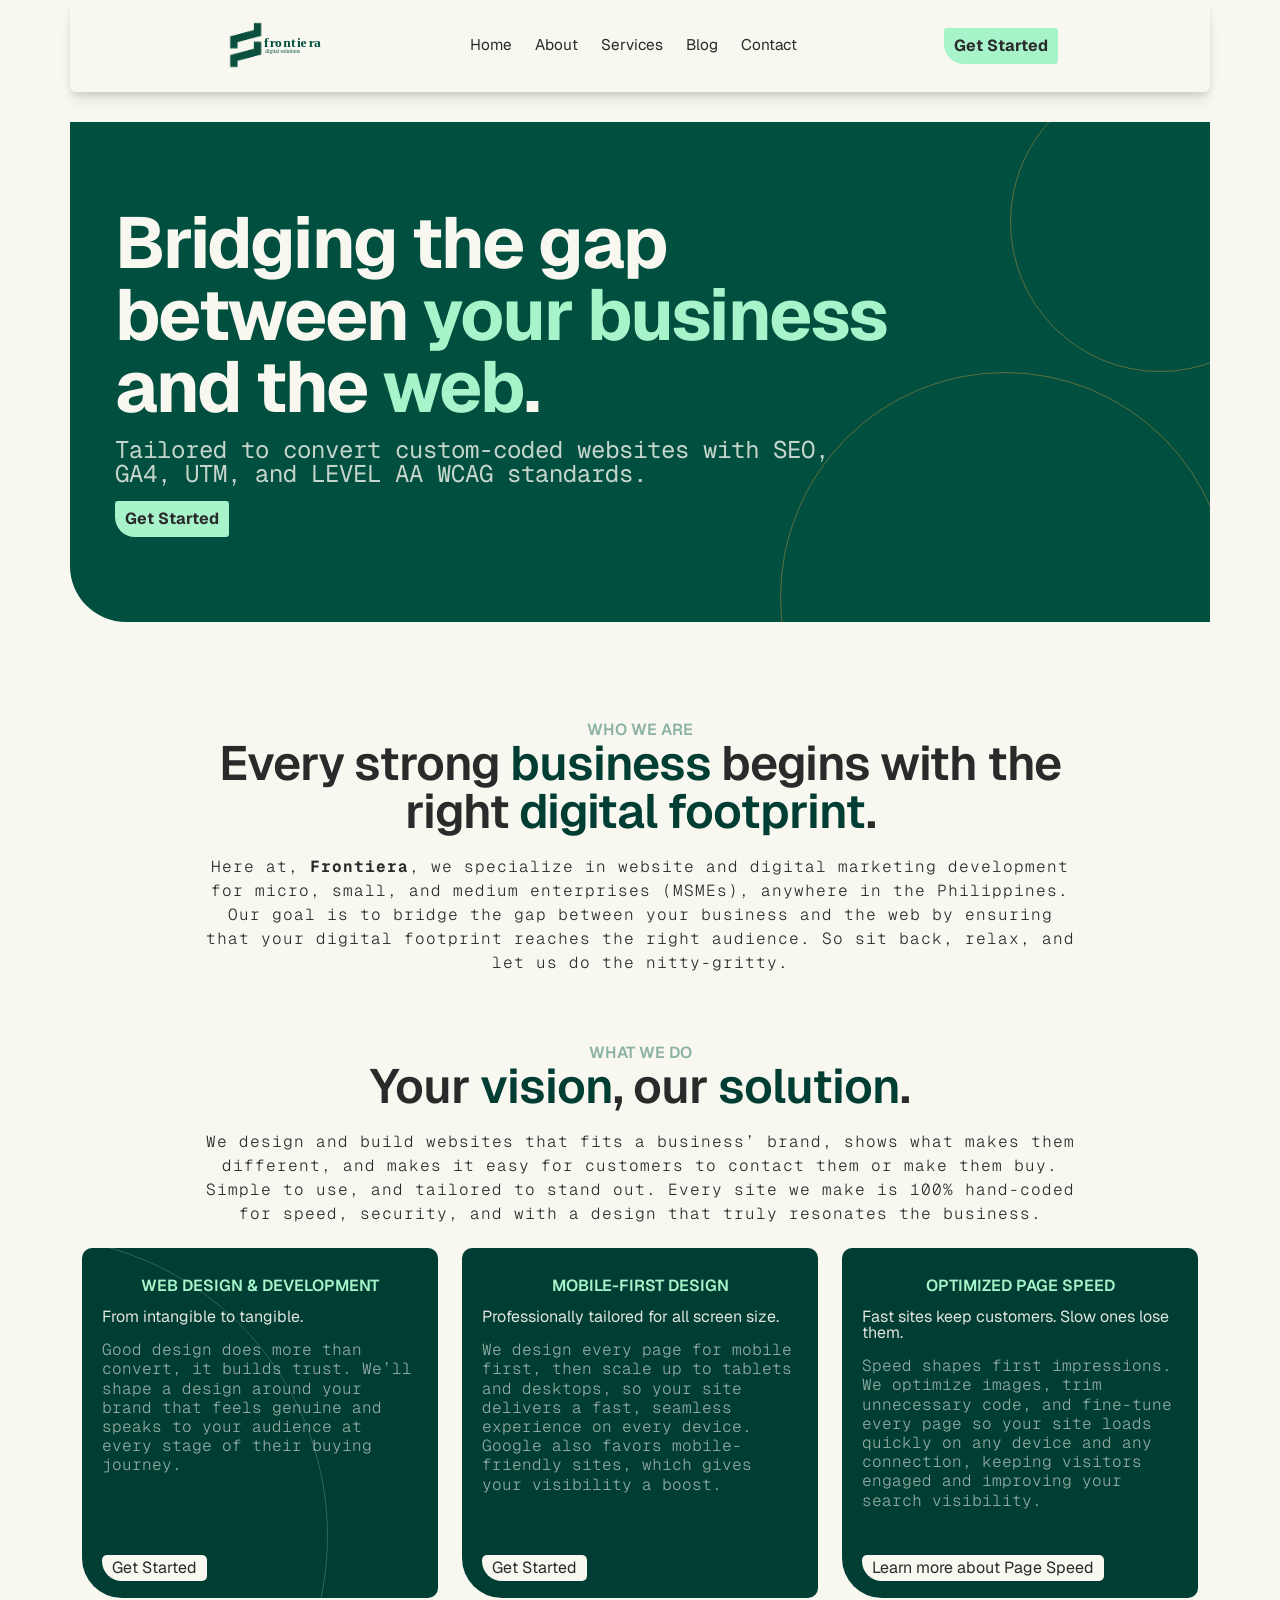
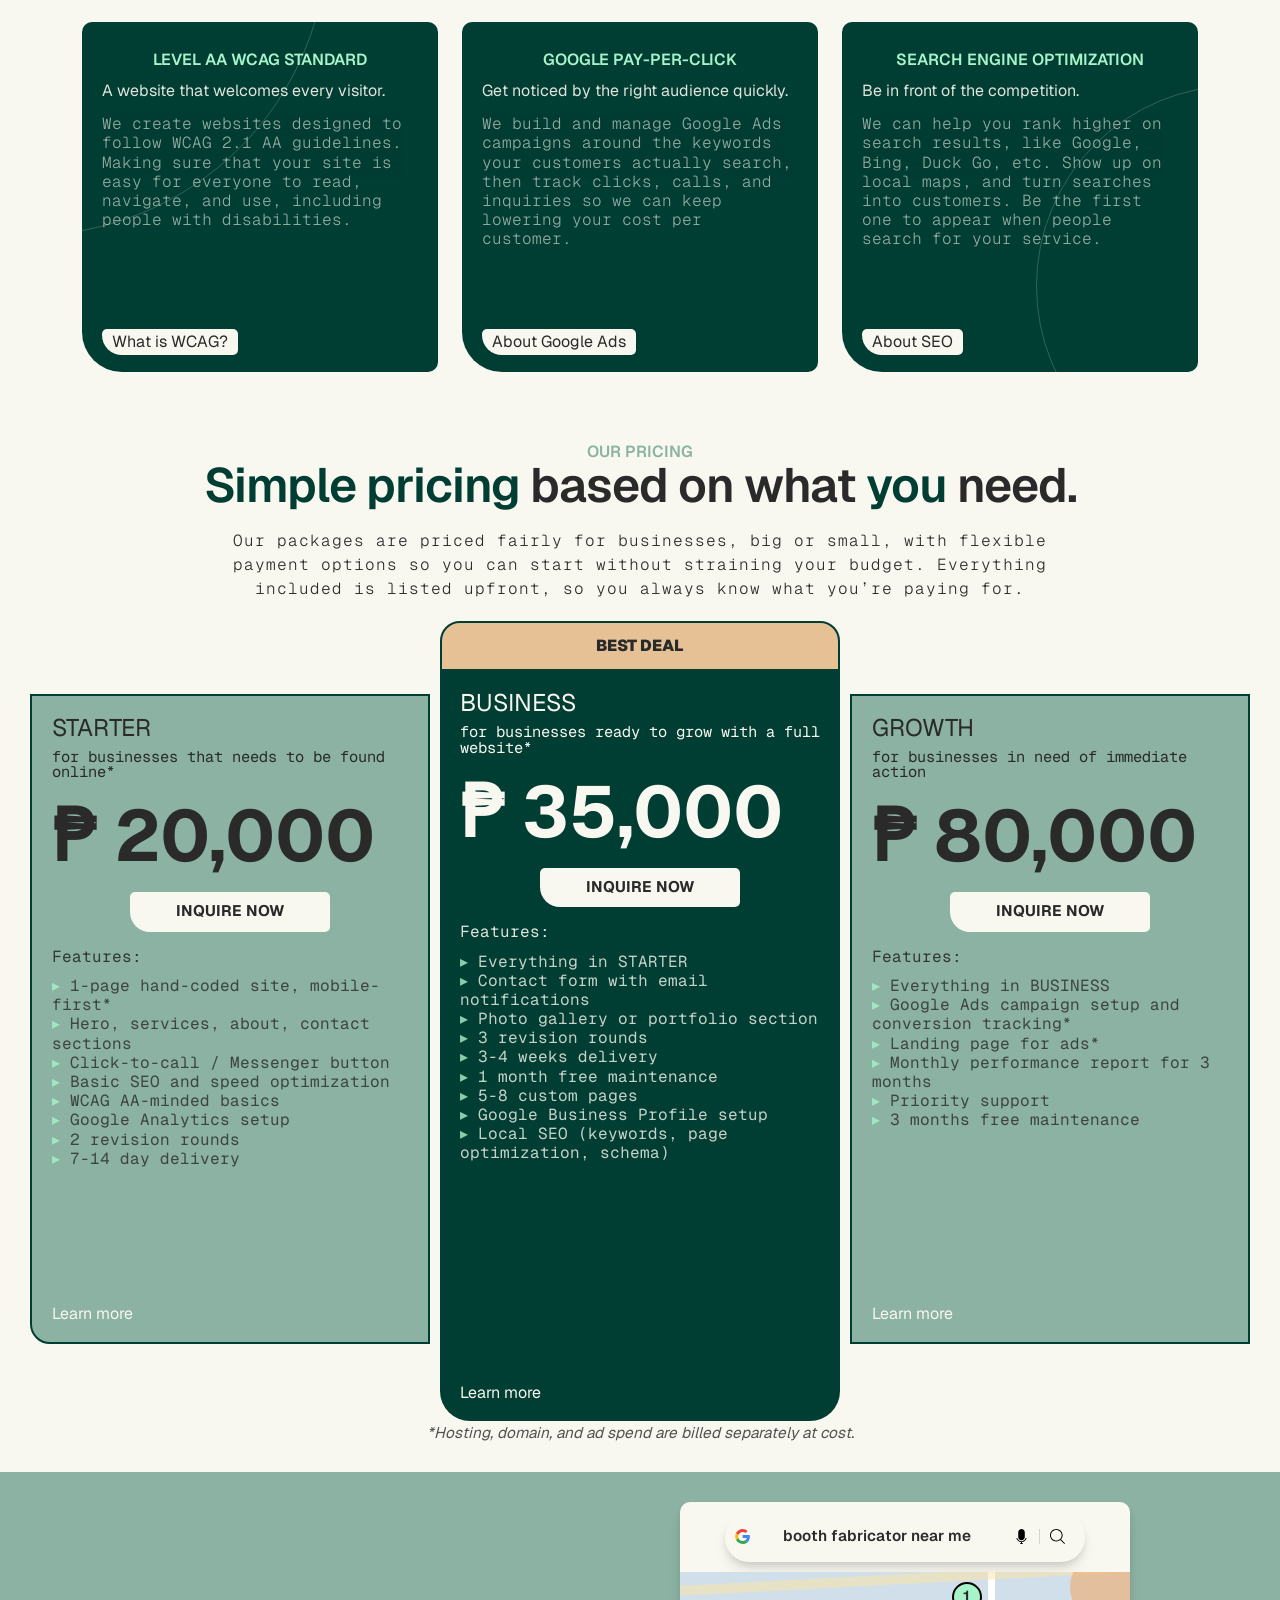
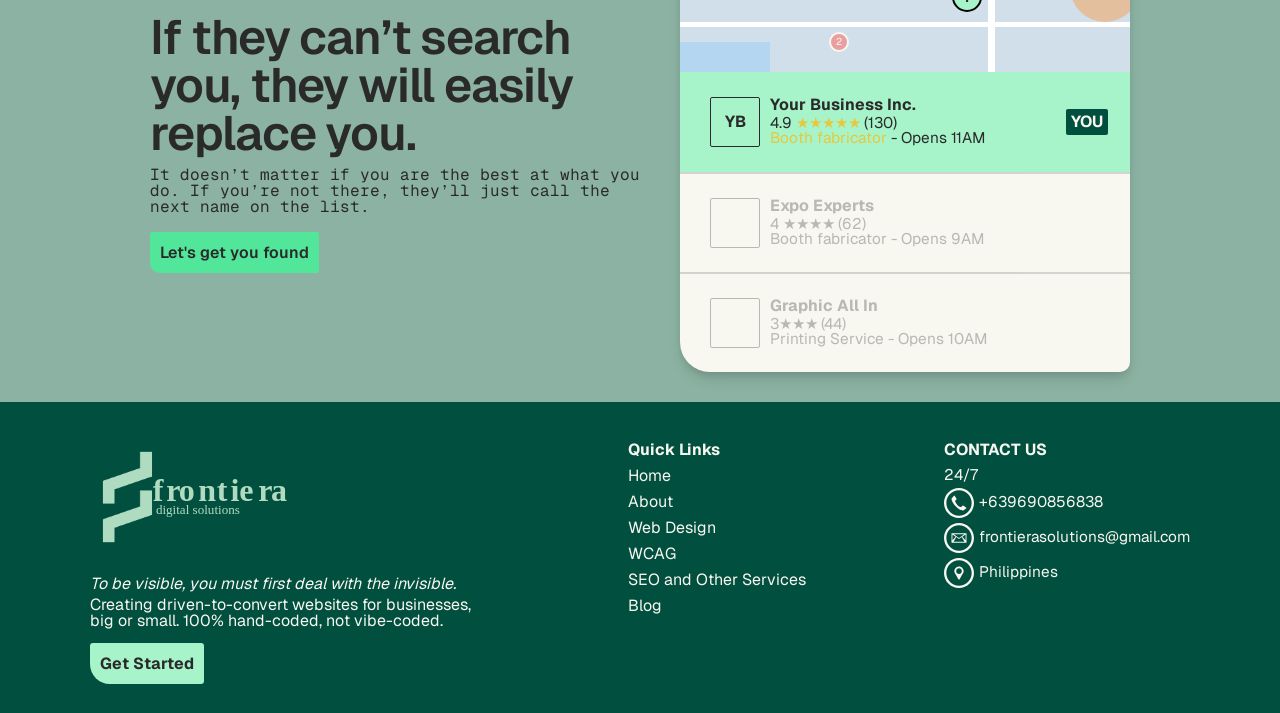
==== commit 69f600ea: "Fixed footer icons having no inline width and height" ====
--- a/index.html
+++ b/index.html
@@ -31,7 +31,10 @@
     <header class="fr-header">
       <div id="navbar" class="fr-container fr-limiter">
         <a class="fr-logo" href="/" aria-label="back to Frontera homepage"
-          ><img src="/assets/icons/frontiera-logo-1.svg" alt=""
+          ><img
+            src="/assets/icons/frontiera-logo-1.svg"
+            alt="Frontiera Digital Solutions Logo"
+            width="150px"
         /></a>
         <nav class="fr-nav" role="navigation">
           <button
@@ -422,7 +425,11 @@
       <div class="fr-footer__container fr-limiter">
         <div class="fr-footer__logo fr-logo">
           <a class="fr-logo" href="/" aria-label="back to Frontera homepage"
-            ><img src="/assets/icons/frontiera-logo.svg" alt=""
+            ><img
+              src="/assets/icons/frontiera-logo.svg"
+              alt="Frontiera Digital Solutions"
+              width="150px"
+              height="150px"
           /></a>
           <h3>To be visible, you must first deal with the invisible.</h3>
           <p>
@@ -454,7 +461,10 @@
                 src="./assets/icons/links_icon/telephone-svgrepo-com.svg"
                 alt=""
                 srcset=""
-              /><span>+639690856838</span>
+                aria-hidden="true"
+                width="30px"
+                height="30px"
+              /><a href="tel:+639690856838">+639690856838</a>
             </li>
             <li class="fr-contact__li2">
               <img
@@ -462,6 +472,9 @@
                 src="./assets/icons/links_icon/mail-svgrepo-com.svg"
                 alt=""
                 srcset=""
+                aria-hidden="true"
+                width="30px"
+                height="30px"
               /><a href="mailto:frontierasolutions@gmail.com"
                 >frontierasolutions@gmail.com</a
               >
@@ -472,6 +485,9 @@
                 src="./assets/icons/links_icon/pin-svgrepo-com.svg"
                 alt=""
                 srcset=""
+                aria-hidden="true"
+                width="30px"
+                height="30px"
               /><span>Philippines</span>
             </li>
           </ul>
--- a/styles.css
+++ b/styles.css
@@ -1433,7 +1433,6 @@
   font-size: var(--subtext-font);
 }
 .fr-icons {
-  width: 30px;
   margin-right: 5px;
 }
 
